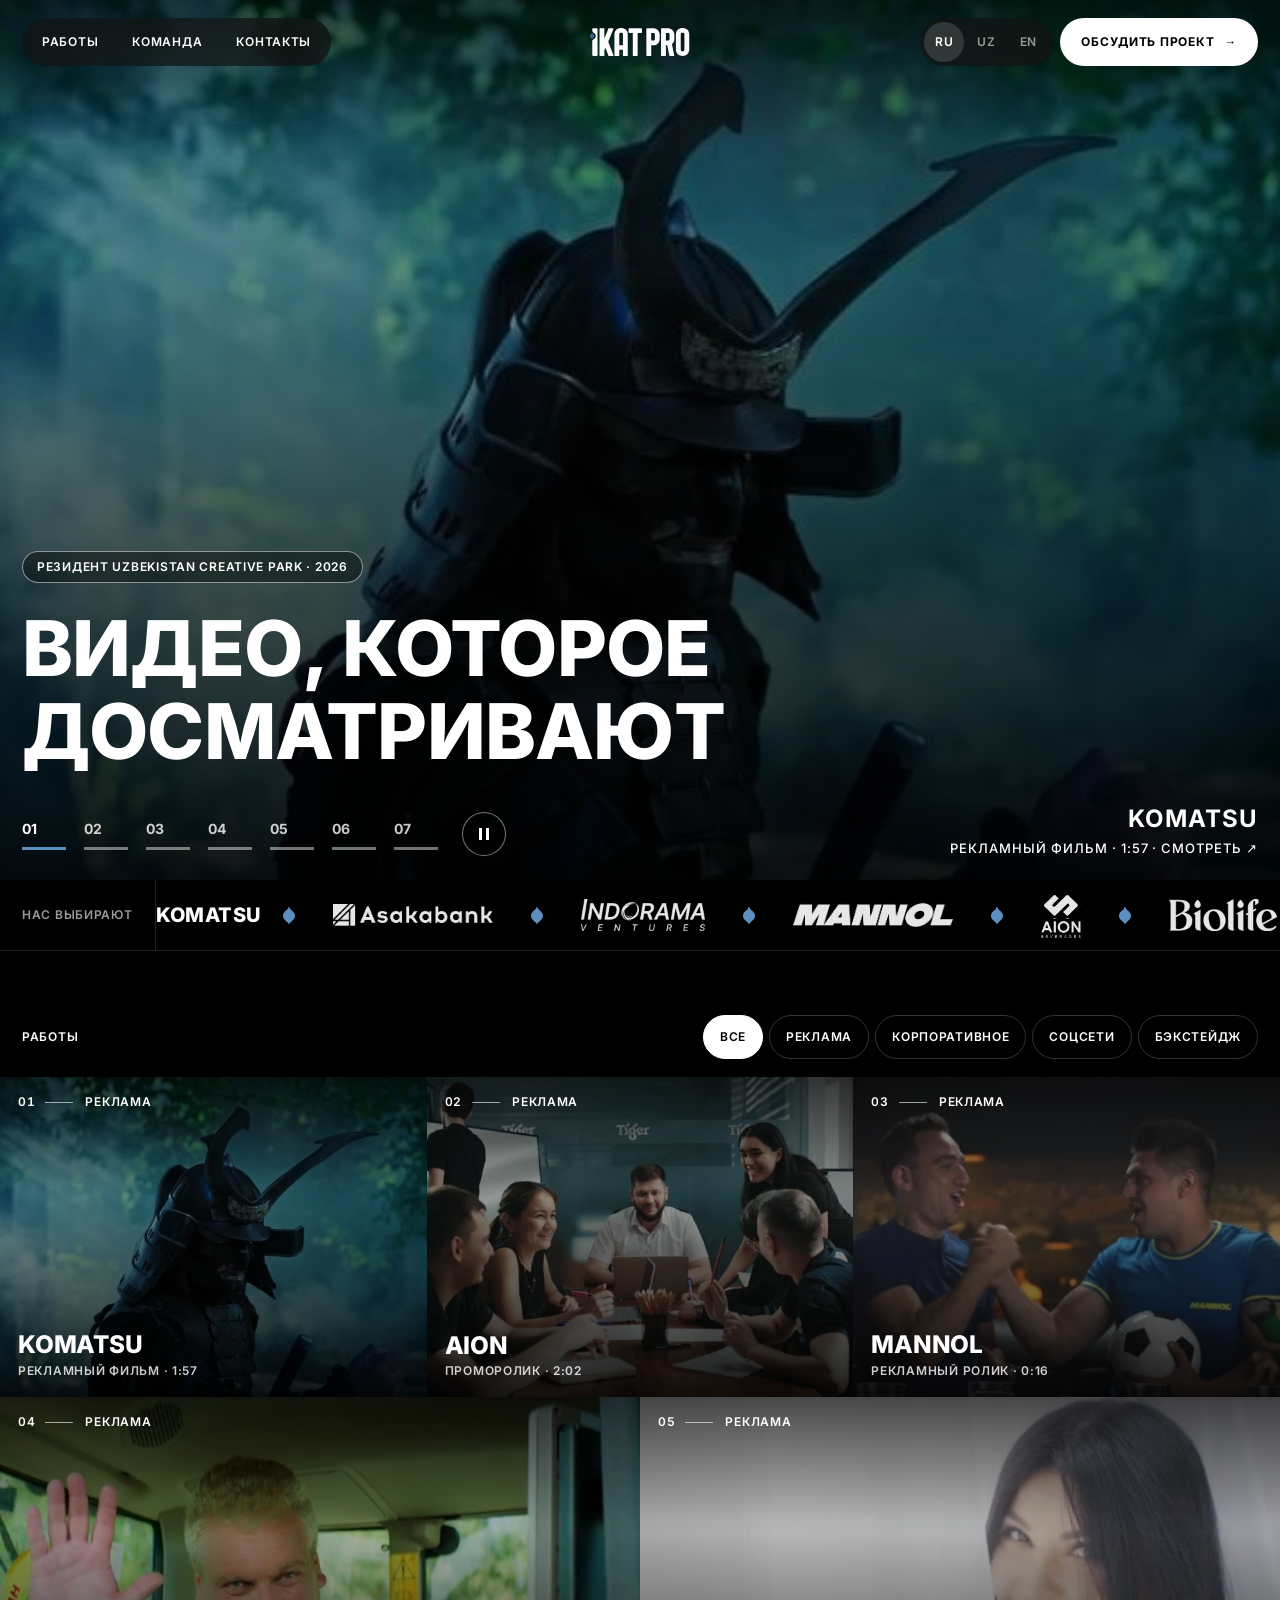
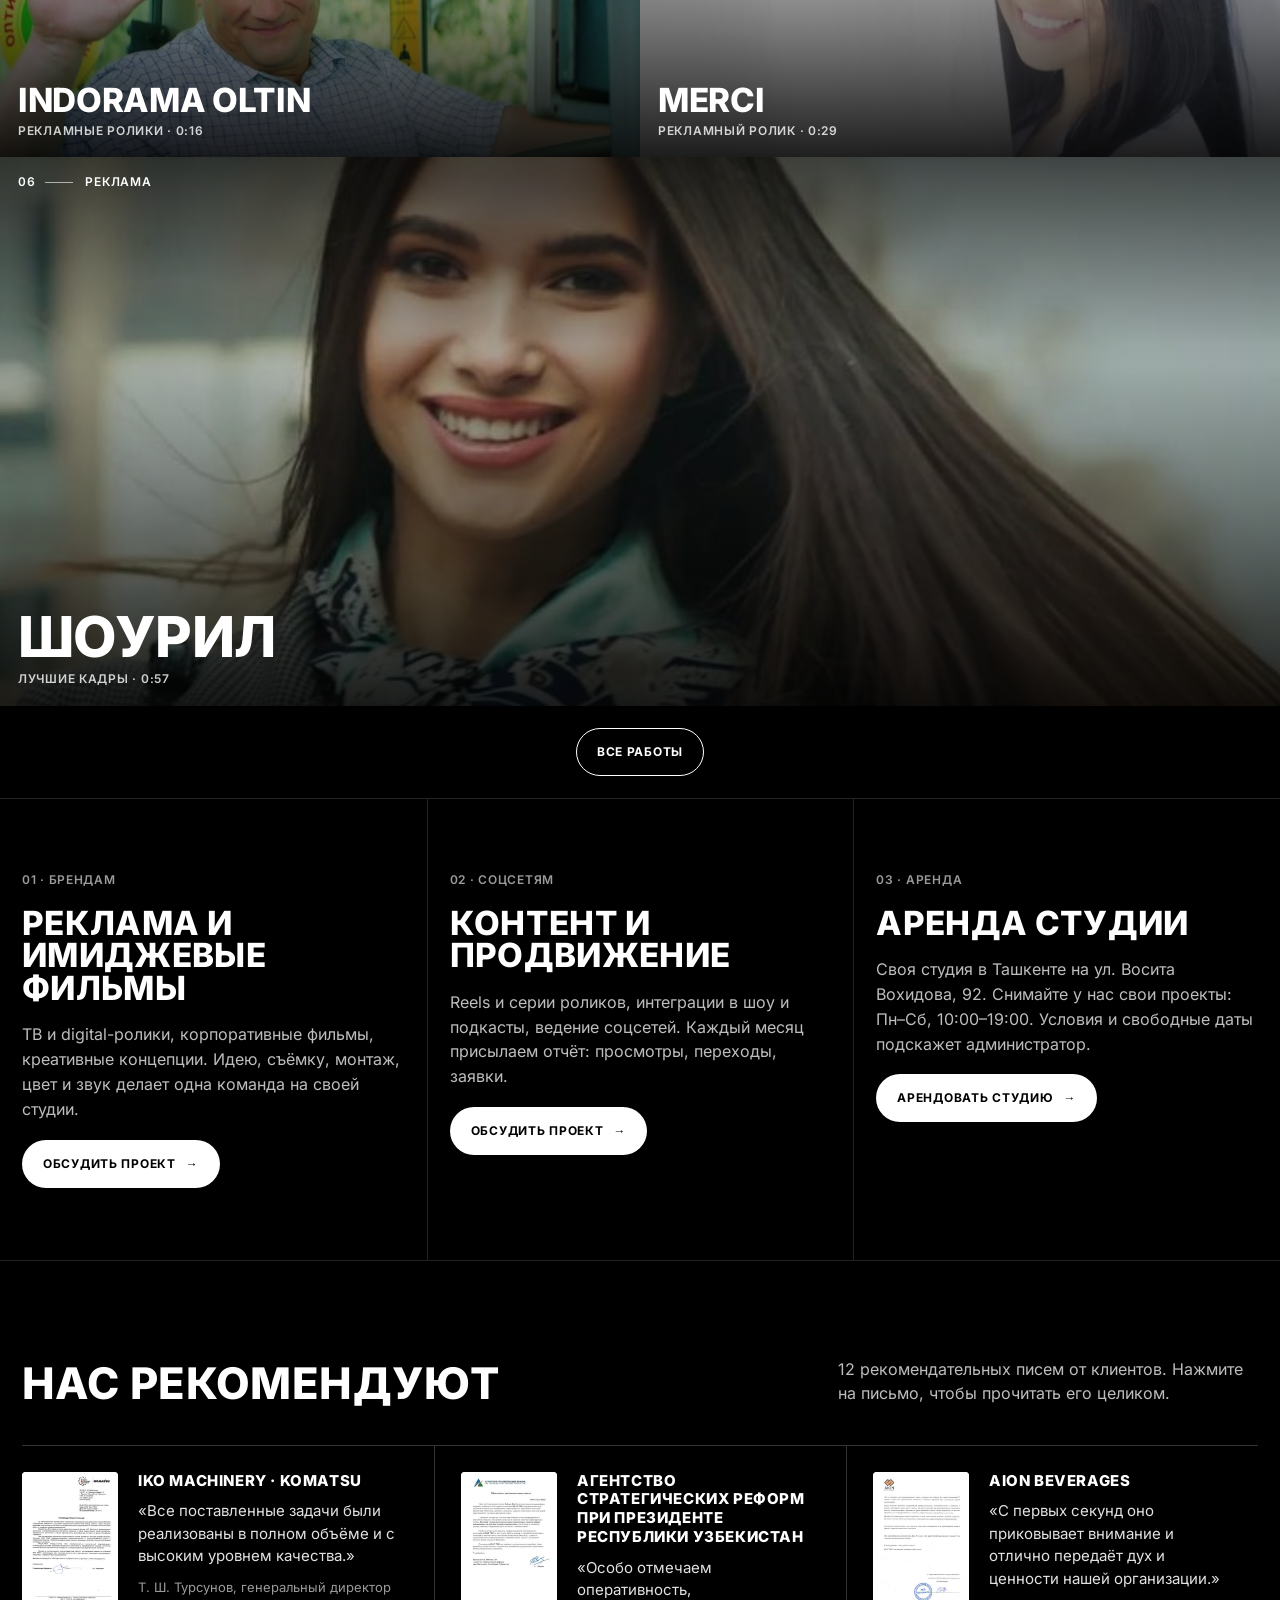
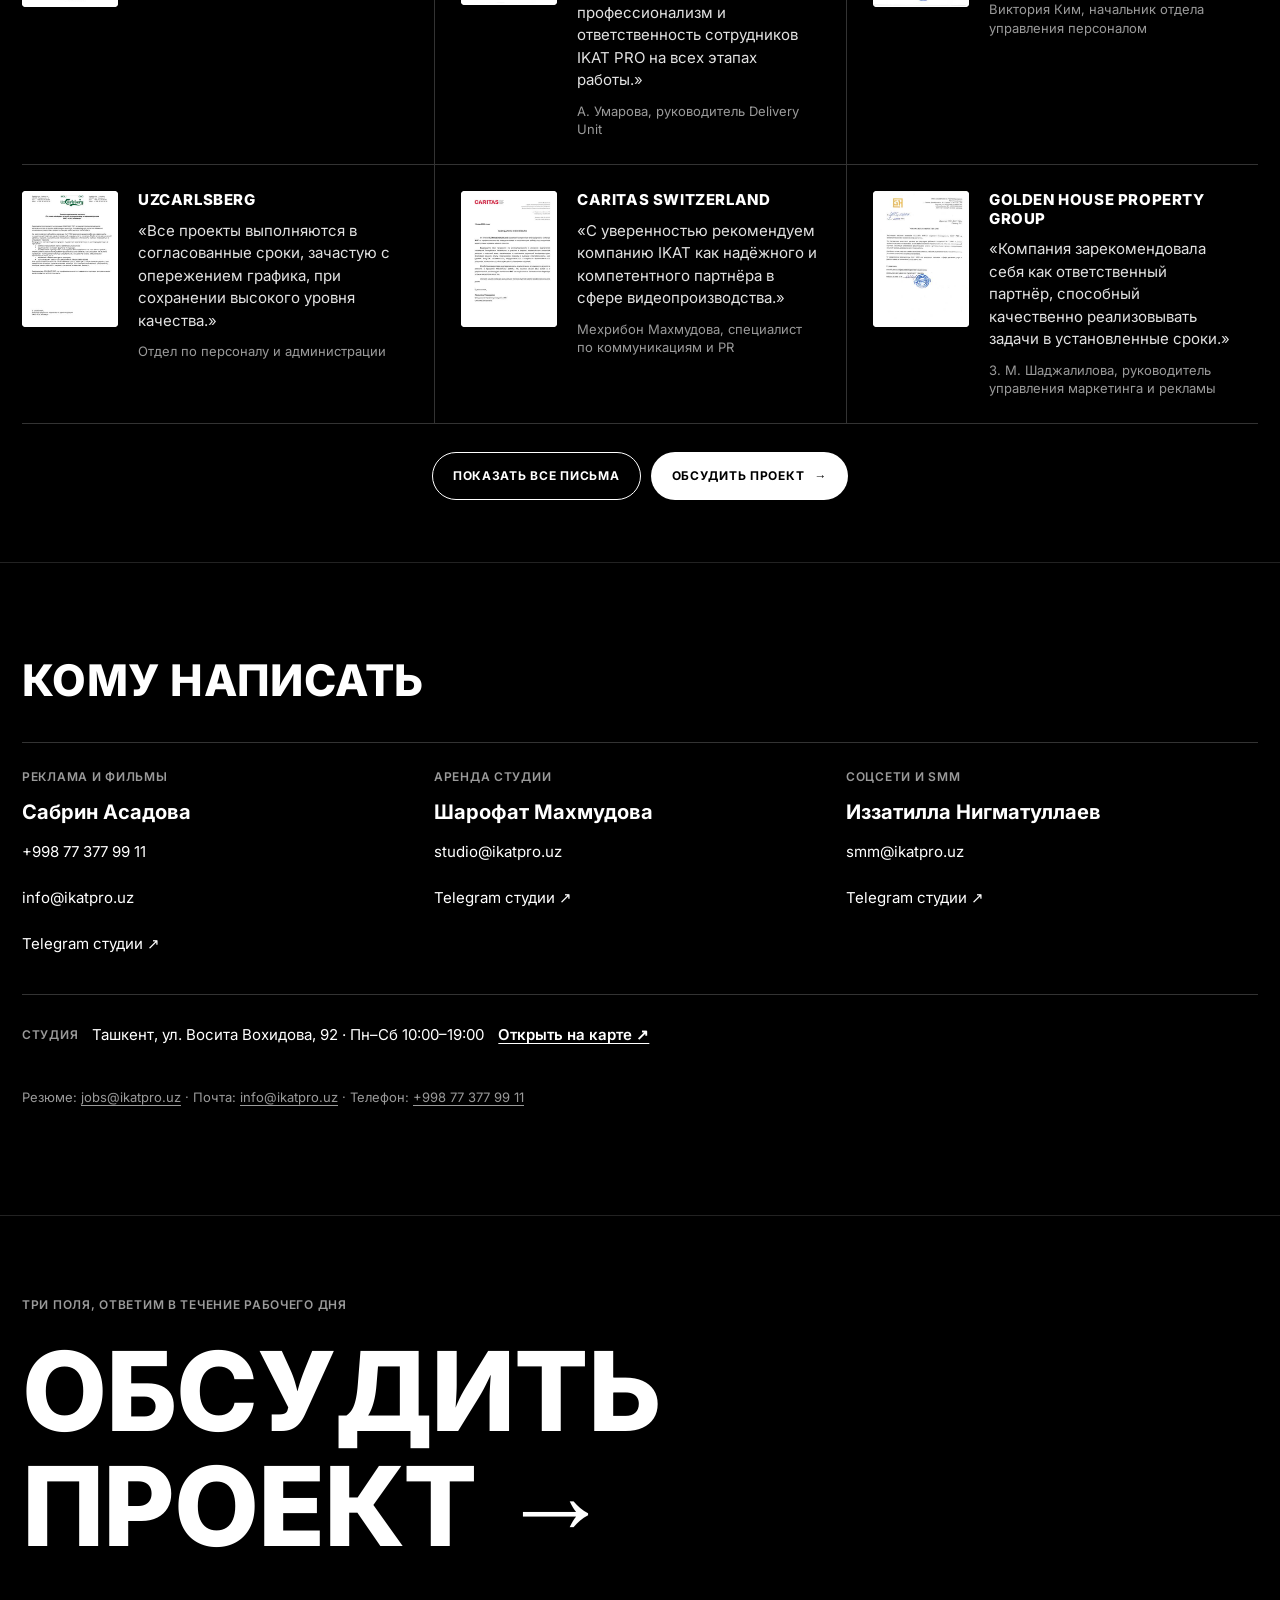
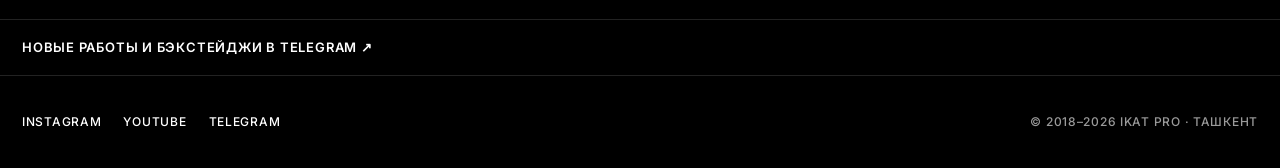
==== index.html @ c6fb1e7f "Team page as portrait grid with groups, fewer lead buttons" ====
<!doctype html>
<html lang="ru">
<head>
<meta charset="utf-8">
<meta name="viewport" content="width=device-width, initial-scale=1, viewport-fit=cover">
<title>IKAT PRO: видеопродакшн полного цикла в Ташкенте</title>
<meta name="description" content="IKAT PRO: реклама, имиджевые фильмы и контент для соцсетей. Своя студия в Ташкенте, с 2018 года. Komatsu, Asakabank, Indorama, Mannol и другие.">
<link rel="icon" href="assets/logo/favicon.svg" type="image/svg+xml">
<link rel="preload" href="fonts/inter-cyrillic.woff2" as="font" type="font/woff2" crossorigin>
<link rel="stylesheet" href="css/fonts.css?v=202611131149">
<link rel="stylesheet" href="css/style.css?v=202611131149">
</head>
<body data-title="title.home" data-desc="desc.home">
<a class="skip" href="#main" data-i18n="skip">К содержанию</a>

<header class="hdr">
  <nav class="nav cap" aria-label="Основное меню" data-i18n-attr="aria-label:nav.label">
    <a href="#work" data-i18n="nav.work">Работы</a>
    <a href="team.html" data-i18n="nav.team">Команда</a>
    <a href="#contacts" data-i18n="nav.contacts">Контакты</a>
  </nav>
  <a class="logo" href="index.html" aria-label="IKAT PRO, на главную" data-i18n-attr="aria-label:logo.label"><svg class="logo-svg" viewBox="0 0 2049 578" fill="none" xmlns="http://www.w3.org/2000/svg" aria-hidden="true" focusable="false"><path d="M1948.94 440.175V136.172C1948.94 119.643 1945.51 108.963 1939.4 103.496C1934.06 98.6646 1924.78 95.9942 1911.05 95.9942C1898.34 95.9942 1888.8 98.5375 1883.08 103.496C1876.47 109.218 1873.29 120.151 1873.29 136.172V440.175C1873.29 456.196 1876.47 467.13 1883.08 472.852C1888.8 477.81 1898.34 480.353 1911.05 480.353C1924.53 480.353 1933.68 477.81 1939.02 473.233C1945.51 467.638 1948.94 456.704 1948.94 440.175ZM2007.17 543.798C1982.63 565.794 1950.47 576.602 1911.05 576.602C1871.64 576.602 1839.47 565.794 1814.93 543.798C1786.84 518.623 1773.23 483.786 1773.23 440.303V136.299C1773.23 92.6882 1786.84 57.851 1814.93 32.6763C1839.47 10.6803 1871.64 0 1911.05 0C1950.47 0 1982.76 10.6803 2007.17 32.6763C2035.27 57.9781 2049 92.8154 2049 136.299V440.303C2049 483.786 2035.14 518.75 2007.17 543.798ZM1642.4 142.148C1642.4 126.382 1639.23 115.193 1632.61 109.09C1627.15 104.131 1617.87 101.97 1604.64 101.97H1573.62C1571.71 101.97 1570.32 102.733 1569.04 104.004C1567.9 105.276 1567.26 106.802 1567.26 108.709V253.272C1567.26 257.468 1569.3 259.63 1573.62 259.63H1604.64C1617.87 259.63 1627.27 257.086 1633 252.128C1639.35 246.66 1642.4 235.727 1642.4 219.452V142.148ZM1700.76 323.329C1699.62 324.346 1697.71 326.381 1694.4 328.796C1692.24 330.449 1691.48 332.611 1691.99 335.154L1738.14 560.581C1739.16 565.286 1738.14 569.354 1735.47 572.787C1732.8 576.22 1728.99 577.873 1724.03 577.873H1651.56C1648.13 577.873 1644.95 576.856 1642.28 574.821C1639.48 572.66 1637.95 569.863 1637.32 566.43L1595.62 360.837C1594.85 357.277 1592.69 355.751 1589.26 355.751H1573.49C1571.59 355.751 1570.06 356.387 1568.92 357.659C1567.65 358.93 1567.14 360.583 1567.14 362.363V563.379C1567.14 567.32 1565.74 570.753 1562.81 573.55C1559.89 576.475 1556.46 577.873 1552.52 577.873H1481.19C1477.25 577.873 1473.82 576.347 1471.02 573.55C1468.09 570.626 1466.7 567.193 1466.7 563.379V20.3429C1466.7 16.4014 1468.09 13.0958 1471.02 10.1714C1473.82 7.37425 1477.38 5.84817 1481.19 5.84817H1604.52C1643.42 5.84817 1675.46 16.9098 1700.63 39.2873C1728.48 63.9534 1742.34 98.2829 1742.34 142.148V219.325C1742.34 263.953 1728.35 298.663 1700.63 323.329H1700.76ZM1301.16 260.392C1314.38 260.392 1323.79 257.85 1329.51 252.891C1335.87 247.424 1338.92 236.49 1338.92 220.215V142.275C1338.92 126.509 1335.74 115.32 1329.13 109.217C1323.66 104.258 1314.38 102.097 1301.16 102.097H1270.14C1268.23 102.097 1266.83 102.86 1265.56 104.132C1264.41 105.403 1263.78 106.929 1263.78 108.836V254.162C1263.78 258.358 1265.81 260.52 1270.14 260.52H1301.16V260.392ZM1397.4 39.2873C1425.25 63.9534 1439.11 98.2829 1439.11 142.148V220.088C1439.11 264.461 1425.25 299.045 1397.4 323.584C1372.74 345.453 1340.7 356.259 1301.29 356.259H1270.26C1268.36 356.259 1266.96 356.896 1265.69 358.294C1264.42 359.693 1263.91 361.218 1263.91 362.998V563.252C1263.91 567.193 1262.51 570.626 1259.58 573.423C1256.66 576.347 1253.23 577.746 1249.29 577.746H1177.96C1174.02 577.746 1170.59 576.22 1167.79 573.423C1164.86 570.499 1163.47 567.066 1163.47 563.252V20.2156C1163.47 16.2741 1164.86 12.9685 1167.79 10.0442C1170.59 7.24698 1174.15 5.72167 1177.96 5.72167H1301.29C1340.19 5.72167 1372.23 16.9097 1397.4 39.1601V39.2873ZM1058.19 5.84817C1062.13 5.84817 1065.57 7.37425 1068.36 10.1714C1071.29 13.0958 1072.69 16.5285 1072.69 20.3429V87.7295C1072.69 91.7981 1071.29 95.1044 1068.36 97.7744C1065.57 100.572 1062.01 101.97 1058.19 101.97H990.428C988.521 101.97 987.121 102.606 985.85 104.004C984.833 105.276 984.071 106.802 984.071 108.709V563.379C984.071 567.32 982.545 570.626 979.747 573.55C976.823 576.347 973.391 577.873 969.576 577.873H898.123C894.182 577.873 890.877 576.347 887.952 573.55C885.155 570.626 883.629 567.193 883.629 563.379V108.709C883.629 106.802 883.12 105.276 881.849 104.004C880.705 102.606 879.179 101.97 877.272 101.97H809.506C805.565 101.97 802.259 100.572 799.59 97.7744C796.792 95.1044 795.394 91.671 795.394 87.7295V20.3429C795.394 16.4014 796.792 13.0958 799.59 10.1714C802.259 7.37425 805.692 5.84817 809.506 5.84817H1058.19ZM604.683 136.299V347.614C604.683 351.809 606.717 353.844 610.913 353.844H673.212C675.119 353.844 676.645 353.208 677.916 352.064C679.187 350.793 679.95 349.394 679.95 347.614V136.299C679.95 119.77 676.644 109.09 670.542 103.623C665.074 98.7911 655.794 96.1215 642.189 96.1215C628.585 96.1215 619.94 98.6639 614.218 103.623C607.861 109.09 604.81 120.024 604.81 136.299H604.683ZM518.736 577.746C514.794 577.746 511.362 576.22 508.565 573.55C505.64 570.753 504.115 567.32 504.115 563.506V136.299C504.115 92.6882 517.846 57.851 545.944 32.6763C570.482 10.6803 602.649 0 642.062 0C681.476 0 713.769 10.6803 738.18 32.6763C766.278 57.9781 779.883 92.8154 779.883 136.299V563.506C779.883 567.448 778.484 570.753 775.687 573.55C773.017 576.22 769.584 577.746 765.77 577.746H694.063C689.995 577.746 686.688 576.22 684.018 573.55C681.221 570.753 679.823 567.32 679.823 563.506V456.704C679.823 454.797 679.06 453.398 677.789 452C676.517 450.728 674.992 449.966 673.084 449.966H610.785C609.005 449.966 607.48 450.728 606.336 452C605.191 453.398 604.556 454.797 604.556 456.704V563.506C604.556 567.448 603.03 570.753 600.106 573.55C597.309 576.22 593.749 577.746 589.935 577.746H518.608H518.736ZM482.628 558.165C484.408 563.251 483.9 567.701 480.975 571.643C478.051 575.839 474.11 578 469.151 578H382.569L380.916 573.677L320.524 412.203C320.524 412.203 320.015 411.441 319.507 411.441C318.998 411.441 318.617 411.695 318.236 412.203L297.003 457.849C297.003 457.849 296.621 459.374 296.621 460.646V578H210.674C206.733 578 203.3 576.475 200.503 573.677C197.579 570.753 196.18 567.32 196.18 563.506V20.4701C196.18 16.5286 197.579 13.223 200.503 10.2987C203.3 7.50152 206.86 5.97544 210.674 5.97544H282C286.069 5.97544 289.374 7.50152 292.298 10.2987C295.095 13.223 296.621 16.6558 296.621 20.4701V208.517C296.621 209.28 296.876 209.789 297.384 209.789C298.147 209.789 298.656 209.535 298.91 209.026L378.118 15.1303C380.788 9.15446 385.238 6.1027 391.595 6.1027H468.77C473.982 6.1027 478.051 8.26417 480.975 12.4599C483.772 16.6557 484.154 21.2333 482.246 26.3191L376.974 281.625C376.339 283.278 376.339 284.677 376.974 286.33L482.628 558.547V558.165Z" fill="currentColor"/><path d="M136.553 5.97544H66.6256C55.9458 5.97544 47.555 14.8761 47.3007 25.5562L46.6644 44.3734C45.1387 94.4685 118.626 106.165 117.864 163.126C117.101 230.004 46.5373 227.335 46.6644 272.471L47.3007 558.42C47.3007 569.1 55.9458 578 66.6256 578H136.553C147.233 578 156.133 569.227 156.133 558.42V25.429C156.133 14.6217 147.36 5.84817 136.553 5.84817" fill-rule="evenodd" clip-rule="evenodd" fill="currentColor"/><path d="M44.8842 231.914C38.1457 206.103 0.384598 199.492 0.00317654 166.053C-0.378245 128.418 33.6958 131.978 44.8842 93.4527C56.0725 132.105 90.1458 128.418 89.7644 166.053C89.383 199.619 51.6226 206.103 44.8842 231.914Z" fill-rule="evenodd" clip-rule="evenodd" fill="#396894"/></svg></a>
  <div class="hdr-right">
    <div class="lang cap" role="group" aria-label="Язык сайта" data-i18n-attr="aria-label:lang.label">
      <button type="button" data-lang="ru" aria-pressed="true">RU</button>
      <button type="button" data-lang="uz" aria-pressed="false">UZ</button>
      <button type="button" data-lang="en" aria-pressed="false">EN</button>
    </div>
    <button type="button" class="btn btn-white" data-form=""><span><span data-i18n="cta.short">Обсудить</span><span class="ctx" data-i18n="cta.ctx"> проект</span></span><span class="arr" aria-hidden="true">→</span></button>
  </div>
</header>

<main id="main" tabindex="-1">
  <section class="hero" aria-label="Работы IKAT PRO" data-i18n-attr="aria-label:hero.label" aria-roledescription="карусель">
    <div class="hero-slides"></div>
    <div class="hero-shade-t" aria-hidden="true"></div>
    <div class="hero-shade-b" aria-hidden="true"></div>
    <div class="hero-bot">
      <div class="badge cap" data-i18n="badge">Резидент Uzbekistan Creative Park · 2026</div>
      <h1>Видео, которое досматривают</h1>
      <div class="hero-row">
        <div class="nums" role="group" aria-label="Выбор работы" data-i18n-attr="aria-label:hero.pick"></div>
        <a class="hcap cap" href="work.html?w=komatsu">
          <span class="hcap-name">Komatsu</span>
          <span class="hcap-meta">Рекламный фильм · 1:57 · Смотреть ↗</span>
        </a>
      </div>
    </div>
  </section>

  <section class="clients" aria-label="Нас выбирают" data-i18n-attr="aria-label:clients">
    <span class="clients-label cap" data-i18n="clients">Нас выбирают</span>
    <div class="mq">
      <div class="mq-track">Komatsu, Asakabank, Indorama, Mannol, AION, Biolife, Saxovat, Merci, Eclair, Landor, Avangard, Open Budget, HPC</div>
    </div>
  </section>

  <section id="work" aria-labelledby="work-title">
    <div class="works-head cap">
      <h2 id="work-title" data-i18n="works.title">Работы</h2>
      <div class="filters" role="group" aria-label="Фильтр работ" data-i18n-attr="aria-label:works.filter">
        <button type="button" class="chip" data-filter="all" aria-pressed="true" data-i18n="f.all">Все</button>
        <button type="button" class="chip" data-filter="ads" aria-pressed="false" data-i18n="f.ads">Реклама</button>
        <button type="button" class="chip" data-filter="corporate" aria-pressed="false" data-i18n="f.corporate">Корпоративное</button>
        <button type="button" class="chip" data-filter="social" aria-pressed="false" data-i18n="f.social">Соцсети</button>
        <button type="button" class="chip" data-filter="backstage" aria-pressed="false" data-i18n="f.backstage">Бэкстейдж</button>
      </div>
    </div>
    <div class="mosaic" aria-live="polite"></div>
    <div class="works-more">
      <button type="button" class="btn btn-line" data-i18n="works.more">Все работы</button>
    </div>
  </section>

  <section class="dirs" aria-label="Направления" data-i18n-attr="aria-label:dirs.label" data-stagger>
    <div class="dir rv">
      <span class="eyebrow" data-i18n="dir1.eyebrow">01 · Брендам</span>
      <h2 class="h2" data-i18n="dir1.title">Реклама и имиджевые фильмы</h2>
      <p data-i18n="dir1.text">ТВ и digital-ролики, корпоративные фильмы, креативные концепции. Идею, съёмку, монтаж, цвет и звук делает одна команда на своей студии.</p>
      <button type="button" class="btn btn-white" data-form="Рекламный ролик"><span data-i18n="cta.full">Обсудить проект</span> <span class="arr" aria-hidden="true">→</span></button>
    </div>
    <div class="dir rv">
      <span class="eyebrow" data-i18n="dir2.eyebrow">02 · Соцсетям</span>
      <h2 class="h2" data-i18n="dir2.title">Контент и продвижение</h2>
      <p data-i18n="dir2.text">Reels и серии роликов, интеграции в шоу и подкасты, ведение соцсетей. Каждый месяц присылаем отчёт: просмотры, переходы, заявки.</p>
      <button type="button" class="btn btn-white" data-form="Контент для соцсетей"><span data-i18n="cta.full">Обсудить проект</span> <span class="arr" aria-hidden="true">→</span></button>
    </div>
    <div class="dir rv">
      <span class="eyebrow" data-i18n="dir3.eyebrow">03 · Аренда</span>
      <h2 class="h2" data-i18n="dir3.title">Аренда студии</h2>
      <p data-i18n="dir3.text">Своя студия в Ташкенте на ул. Восита Вохидова, 92. Снимайте у нас свои проекты: Пн–Сб, 10:00–19:00. Условия и свободные даты подскажет администратор.</p>
      <button type="button" class="btn btn-white" data-form="Аренда студии"><span data-i18n="dir3.btn">Арендовать студию</span> <span class="arr" aria-hidden="true">→</span></button>
    </div>
  </section>

  <section class="letters" aria-labelledby="letters-title">
    <div class="letters-head">
      <h2 class="h2 rv" id="letters-title" data-i18n="letters.title">Нас рекомендуют</h2>
      <p class="rv" data-i18n="letters.lead">12 рекомендательных писем от клиентов. Нажмите на письмо, чтобы прочитать его целиком.</p>
    </div>
    <div class="letters-grid" data-stagger></div>
    <div class="letters-foot">
      <div class="letters-more">
        <button type="button" class="btn btn-line" data-i18n="letters.more">Показать все письма</button>
      </div>
      <button type="button" class="btn btn-white" data-form=""><span data-i18n="cta.full">Обсудить проект</span><span class="arr" aria-hidden="true">→</span></button>
    </div>
  </section>

  <section id="contacts" class="contacts" aria-labelledby="contacts-title">
    <h2 class="h2 rv" id="contacts-title" data-i18n="contacts.title">Кому написать</h2>
    <div class="contact-grid" data-stagger>
      <div class="contact rv">
        <span class="eyebrow" data-i18n="c.ads">Реклама и фильмы</span>
        <span class="contact-name" data-uz="Sabrin Asadova" data-en="Sabrin Asadova">Сабрин Асадова</span>
        <a href="tel:+998773779911" data-tg="contacts">+998 77 377 99 11</a>
        <a href="mailto:info@ikatpro.uz">info@ikatpro.uz</a>
        <a href="https://t.me/Ikat_pro_ad?start=ads" target="_blank" rel="noopener" data-tg="contacts" data-i18n="c.tg" aria-label="Telegram студии: реклама и фильмы" data-i18n-attr="aria-label:c.tga.ads">Telegram студии ↗</a>
      </div>
      <div class="contact rv">
        <span class="eyebrow" data-i18n="c.studio">Аренда студии</span>
        <span class="contact-name" data-uz="Sharofat Maxmudova" data-en="Sharofat Makhmudova">Шарофат Махмудова</span>
        <a href="mailto:studio@ikatpro.uz">studio@ikatpro.uz</a>
        <a href="https://t.me/Ikat_pro_ad?start=studio" target="_blank" rel="noopener" data-tg="contacts" data-i18n="c.tg" aria-label="Telegram студии: аренда" data-i18n-attr="aria-label:c.tga.studio">Telegram студии ↗</a>
      </div>
      <div class="contact rv">
        <span class="eyebrow" data-i18n="c.smm">Соцсети и SMM</span>
        <span class="contact-name" data-uz="Izzatilla Nigmatullaev" data-en="Izzatilla Nigmatullaev">Иззатилла Нигматуллаев</span>
        <a href="mailto:smm@ikatpro.uz">smm@ikatpro.uz</a>
        <a href="https://t.me/Ikat_pro_ad?start=smm" target="_blank" rel="noopener" data-tg="contacts" data-i18n="c.tg" aria-label="Telegram студии: соцсети и SMM" data-i18n-attr="aria-label:c.tga.smm">Telegram студии ↗</a>
      </div>
    </div>
    <p class="where rv"><span class="eyebrow" data-i18n="c.where">Студия</span> <span data-i18n="c.address">Ташкент, ул. Восита Вохидова, 92 · Пн–Сб 10:00–19:00</span> <a href="https://yandex.uz/maps/?text=%D0%A2%D0%B0%D1%88%D0%BA%D0%B5%D0%BD%D1%82%2C%20%D1%83%D0%BB%D0%B8%D1%86%D0%B0%20%D0%92%D0%BE%D1%81%D0%B8%D1%82%D0%B0%20%D0%92%D0%BE%D1%85%D0%B8%D0%B4%D0%BE%D0%B2%D0%B0%2C%2092" target="_blank" rel="noopener" data-i18n="c.map">Открыть на карте ↗</a></p>
    <p class="jobs"><span data-i18n="c.jobs">Резюме</span>: <a href="mailto:jobs@ikatpro.uz">jobs@ikatpro.uz</a> · <span data-i18n="c.mail">Почта</span>: <a href="mailto:info@ikatpro.uz">info@ikatpro.uz</a> · <span data-i18n="c.phone">Телефон</span>: <a href="tel:+998773779911" data-tg="contacts">+998 77 377 99 11</a></p>
  </section>
</main>

<footer class="ftr">
  <button type="button" class="ftr-big" data-form="">
    <span class="eyebrow" data-i18n="ftr.eyebrow">Три поля, ответим в течение рабочего дня</span>
    <span class="ftr-big-t" data-i18n-html="ftr.big">Обсудить<br>проект →</span>
  </button>
  <a class="ftr-tg cap" href="https://t.me/Ikat_pro_ad" target="_blank" rel="noopener" data-tg="footer" data-i18n="ftr.tg">Новые работы и бэкстейджи в Telegram ↗</a>
  <div class="ftr-bot cap">
    <div class="ftr-soc">
      <a href="https://www.instagram.com/ikat.pro" target="_blank" rel="noopener">Instagram</a>
      <a href="https://youtube.com/@ikatpro" target="_blank" rel="noopener">YouTube</a>
      <a href="https://t.me/Ikat_pro_ad" target="_blank" rel="noopener" data-tg="footer">Telegram</a>
    </div>
    <span class="ftr-copy" data-i18n="ftr.copy">© 2018–2026 IKAT PRO · Ташкент</span>
  </div>
</footer>

<nav class="dock" aria-label="Меню" data-i18n-attr="aria-label:dock.label">
  <a href="#work" data-i18n="nav.work">Работы</a>
  <a href="team.html" data-i18n="nav.team">Команда</a>
  <a href="#contacts" data-i18n="nav.contacts">Контакты</a>
  <span class="dock-lang" role="group" aria-label="Язык сайта" data-i18n-attr="aria-label:lang.label">
    <button type="button" data-lang="ru" aria-pressed="true">RU</button>
    <button type="button" data-lang="uz" aria-pressed="false">UZ</button>
    <button type="button" data-lang="en" aria-pressed="false">EN</button>
  </span>
</nav>

<script src="data/works.js?v=202611131149"></script>
<script src="data/letters.js?v=202611131149"></script>
<script src="js/i18n.js?v=202611131149"></script>
<script src="js/track.js?v=202611131149"></script>
<script src="js/form.js?v=202611131149"></script>
<script src="js/main.js?v=202611131149"></script>
</body>
</html>
---- css/fonts.css ----
/* cyrillic-ext */
@font-face {
  font-family: 'Inter';
  font-style: normal;
  font-weight: 400 800;
  font-display: swap;
  src: url('../fonts/inter-cyrillic-ext.woff2') format('woff2');
  unicode-range: U+0460-052F, U+1C80-1C8A, U+20B4, U+2DE0-2DFF, U+A640-A69F, U+FE2E-FE2F;
}
/* cyrillic */
@font-face {
  font-family: 'Inter';
  font-style: normal;
  font-weight: 400 800;
  font-display: swap;
  src: url('../fonts/inter-cyrillic.woff2') format('woff2');
  unicode-range: U+0301, U+0400-045F, U+0490-0491, U+04B0-04B1, U+2116;
}
/* latin-ext */
@font-face {
  font-family: 'Inter';
  font-style: normal;
  font-weight: 400 800;
  font-display: swap;
  src: url('../fonts/inter-latin-ext.woff2') format('woff2');
  unicode-range: U+0100-02BA, U+02BD-02C5, U+02C7-02CC, U+02CE-02D7, U+02DD-02FF, U+0304, U+0308, U+0329, U+1D00-1DBF, U+1E00-1E9F, U+1EF2-1EFF, U+2020, U+20A0-20AB, U+20AD-20C4, U+2113, U+2C60-2C7F, U+A720-A7FF;
}
/* latin */
@font-face {
  font-family: 'Inter';
  font-style: normal;
  font-weight: 400 800;
  font-display: swap;
  src: url('../fonts/inter-latin.woff2') format('woff2');
  unicode-range: U+0000-00FF, U+0131, U+0152-0153, U+02BB-02BC, U+02C6, U+02DA, U+02DC, U+0304, U+0308, U+0329, U+2000-206F, U+20AC, U+2122, U+2191, U+2193, U+2212, U+2215, U+FEFF, U+FFFD;
}
---- css/style.css ----
/* IKAT PRO — демо-сайт. Монохромный интерфейс: цвет дают только кадры из роликов. */

:root {
  --bg: #000000;
  --fg: #ffffff;
  --muted: #9a9a9a;
  --muted-2: #bdbdbd;
  --line: #222222;
  --line-2: #2a2a2a;
  --line-3: #333333;
  --pad: 22px;
  --ease: cubic-bezier(0.2, 0.8, 0.2, 1);
  /* Синий из капли логотипа — только мелкие акценты, цвет на сайте по-прежнему дают кадры. */
  --accent: #396894;
  --accent-hi: #5b8fbf;
}

*,
*::before,
*::after {
  box-sizing: border-box;
}

html {
  -webkit-text-size-adjust: 100%;
  scroll-behavior: smooth;
}

body {
  margin: 0;
  background: var(--bg);
  color: var(--fg);
  font-family: "Inter", "Helvetica Neue", Arial, sans-serif;
  font-size: 16px;
  line-height: 1.5;
  -webkit-font-smoothing: antialiased;
}

img,
video {
  display: block;
  max-width: 100%;
}

a {
  color: inherit;
  text-decoration: none;
}

button {
  font: inherit;
  color: inherit;
}

:focus-visible {
  outline: 2px solid var(--fg);
  outline-offset: 3px;
}

.light :focus-visible {
  outline-color: #000;
}

.cap {
  text-transform: uppercase;
  letter-spacing: 0.06em;
}

.pill {
  border-radius: 999px;
}

.sr-only {
  position: absolute;
  width: 1px;
  height: 1px;
  overflow: hidden;
  clip: rect(0 0 0 0);
  white-space: nowrap;
}

.skip {
  position: absolute;
  left: 12px;
  top: -60px;
  z-index: 100;
  background: var(--fg);
  color: #000;
  padding: 12px 18px;
  border-radius: 999px;
  font-weight: 700;
}

.skip:focus {
  top: 12px;
}

.ph {
  color: var(--muted);
}

/* ——— Кнопки ——— */

.btn {
  display: inline-flex;
  align-items: center;
  justify-content: center;
  gap: 10px;
  min-height: 48px;
  padding: 0 20px;
  border: 1px solid transparent;
  border-radius: 999px;
  background: none;
  font-size: 12px;
  font-weight: 700;
  letter-spacing: 0.06em;
  text-transform: uppercase;
  cursor: pointer;
  transition: transform 0.25s var(--ease), background-color 0.25s, color 0.25s, border-color 0.25s;
}

.btn:hover {
  transform: translateY(-2px);
}

.btn .arr {
  display: inline-block;
  transition: transform 0.25s var(--ease);
}

.btn:hover .arr {
  transform: translateX(4px);
}

.btn-white {
  background: #fff;
  color: #000;
}

.btn-white:hover {
  background: #e6e6e6;
}

.btn-line {
  border-color: currentColor;
}

.btn-line:hover {
  background: rgba(255, 255, 255, 0.1);
}

.light .btn-line:hover {
  background: rgba(0, 0, 0, 0.06);
}

.btn-black {
  background: #000;
  color: #fff;
}

.btn-black:hover {
  background: #222;
}

.btn-glass {
  background: rgba(20, 20, 20, 0.72);
  -webkit-backdrop-filter: blur(10px);
  backdrop-filter: blur(10px);
}

.btn-glass:hover {
  background: rgba(40, 40, 40, 0.85);
}

/* ——— Шапка ——— */

.hdr {
  position: absolute;
  top: 0;
  left: 0;
  right: 0;
  z-index: 20;
  display: grid;
  grid-template-columns: repeat(3, minmax(0, 1fr));
  align-items: center;
  padding: 18px var(--pad);
}

.hdr-solid {
  position: sticky;
  background: rgba(0, 0, 0, 0.85);
  -webkit-backdrop-filter: blur(12px);
  backdrop-filter: blur(12px);
  border-bottom: 1px solid var(--line);
}

.light .hdr-solid {
  background: rgba(242, 240, 235, 0.88);
  border-bottom-color: #d9d6cf;
}

.nav {
  justify-self: start;
  display: flex;
  gap: 2px;
  padding: 4px;
  border-radius: 999px;
  background: rgba(20, 20, 20, 0.72);
  -webkit-backdrop-filter: blur(10px);
  backdrop-filter: blur(10px);
  font-size: 12px;
  font-weight: 600;
}

.light .nav {
  background: rgba(0, 0, 0, 0.06);
}

.nav a {
  display: flex;
  align-items: center;
  min-height: 40px;
  padding: 0 16px;
  border-radius: 999px;
  color: #fff;
  transition: background-color 0.25s;
}

.light .nav a {
  color: #000;
}

.nav a:hover,
.nav a[aria-current="page"] {
  background: rgba(255, 255, 255, 0.14);
}

.light .nav a:hover,
.light .nav a[aria-current="page"] {
  background: rgba(0, 0, 0, 0.08);
}

.logo {
  justify-self: center;
  display: flex;
  align-items: center;
  min-height: 44px;
  color: #fcfcfc;
}

.light .logo {
  color: #2b2a29;
}

.logo-svg {
  display: block;
  width: auto;
  height: 28px;
  transition: opacity 0.25s;
}

.logo:hover .logo-svg {
  opacity: 0.8;
}

.hdr-right {
  justify-self: end;
  display: flex;
  align-items: center;
  gap: 8px;
}

.lang {
  display: flex;
  gap: 2px;
  padding: 4px;
  border-radius: 999px;
  background: rgba(20, 20, 20, 0.72);
  -webkit-backdrop-filter: blur(10px);
  backdrop-filter: blur(10px);
  font-size: 12px;
  font-weight: 600;
}

.light .lang {
  background: rgba(0, 0, 0, 0.06);
}

.lang button {
  min-width: 40px;
  min-height: 40px;
  padding: 0 8px;
  border: 0;
  border-radius: 999px;
  background: none;
  cursor: pointer;
  letter-spacing: 0.06em;
  opacity: 0.55;
  transition: opacity 0.2s, background-color 0.2s;
}

.lang button[aria-pressed="true"] {
  opacity: 1;
  background: rgba(255, 255, 255, 0.14);
}

.light .lang button[aria-pressed="true"] {
  background: rgba(0, 0, 0, 0.08);
}

.lang button:hover {
  opacity: 1;
}

/* Нижняя плавающая плашка меню — только на телефонах. */
.dock {
  display: none;
}

/* Всплывающая подсказка (например, «[перевод позже]»). */
.toast {
  position: fixed;
  left: 50%;
  bottom: 28px;
  z-index: 60;
  padding: 12px 18px;
  border-radius: 999px;
  background: #fff;
  color: #000;
  font-size: 13px;
  font-weight: 600;
  opacity: 0;
  transform: translate(-50%, 12px);
  transition: opacity 0.3s, transform 0.3s var(--ease);
  pointer-events: none;
}

.toast.show {
  opacity: 1;
  transform: translate(-50%, 0);
}

/* ——— Первый экран: карусель ——— */

.hero {
  position: relative;
  height: 880px;
  overflow: hidden;
  background: #000;
}

.hero-slide {
  position: absolute;
  inset: 0;
  opacity: 0;
  transition: opacity 0.7s ease;
}

.hero-slide.on {
  opacity: 1;
}

.hero-slide img,
.hero-slide video {
  position: absolute;
  inset: 0;
  width: 100%;
  height: 100%;
  object-fit: cover;
  transform: scale(1);
}

/* Лёгкий наезд 1.0 → 1.05 за время показа слайда. */
.hero-slide.zoom img,
.hero-slide.zoom video {
  transform: scale(1.05);
  transition: transform 6.6s linear;
}

.hero-shade-b {
  position: absolute;
  left: 0;
  right: 0;
  bottom: 0;
  height: 420px;
  background: linear-gradient(to top, rgba(0, 0, 0, 0.8), rgba(0, 0, 0, 0));
  pointer-events: none;
}

.hero-shade-t {
  position: absolute;
  left: 0;
  right: 0;
  top: 0;
  height: 140px;
  background: linear-gradient(to bottom, rgba(0, 0, 0, 0.55), rgba(0, 0, 0, 0));
  pointer-events: none;
}

.hero-bot {
  position: absolute;
  left: 0;
  right: 0;
  bottom: 0;
  z-index: 2;
  display: flex;
  flex-direction: column;
  gap: 26px;
  padding: 0 var(--pad) var(--pad);
}

.badge {
  align-self: flex-start;
  display: flex;
  align-items: center;
  min-height: 32px;
  padding: 0 14px;
  border: 1px solid rgba(255, 255, 255, 0.5);
  border-radius: 999px;
  font-size: 11px;
  font-weight: 600;
}

.hero h1 {
  margin: 0;
  max-width: 1100px;
  font-size: clamp(36px, 6vw, 92px);
  font-weight: 800;
  line-height: 1.04;
  letter-spacing: -0.01em;
  text-transform: uppercase;
}

/* Заголовок появляется построчно снизу вверх. */
.line {
  display: block;
  overflow: hidden;
  padding-bottom: 0.04em;
}

.line > span {
  display: block;
  transform: translateY(110%);
  transition: transform 0.9s var(--ease);
}

.lines-in .line > span {
  transform: none;
}

.hero-row {
  display: flex;
  justify-content: space-between;
  align-items: flex-end;
  gap: 24px;
}

.nums {
  display: flex;
  gap: 6px;
}

.num {
  display: flex;
  flex-direction: column;
  align-items: flex-start;
  justify-content: center;
  gap: 8px;
  min-width: 56px;
  min-height: 48px;
  padding: 0;
  border: 0;
  background: none;
  cursor: pointer;
  font-size: 13px;
  font-weight: 700;
}

.num-k {
  opacity: 0.5;
  transition: opacity 0.3s;
}

.num[aria-pressed="true"] .num-k,
.num:hover .num-k {
  opacity: 1;
}

.bar {
  position: relative;
  display: block;
  width: 44px;
  height: 2px;
  overflow: hidden;
  background: rgba(255, 255, 255, 0.3);
}

.prog {
  position: absolute;
  inset: 0;
  background: var(--accent-hi);
  transform: scaleX(0);
  transform-origin: left;
}

.num[aria-pressed="true"] .prog.run {
  animation: fill 6s linear forwards;
}

@keyframes fill {
  to {
    transform: scaleX(1);
  }
}

.hcap {
  display: flex;
  flex-direction: column;
  gap: 2px;
  text-align: right;
  transition: opacity 0.25s;
}

.hcap.fade {
  opacity: 0;
}

.hcap-name {
  font-size: 24px;
  font-weight: 700;
}

.hcap-meta {
  font-size: 12px;
  font-weight: 500;
}

.hcap:hover .hcap-meta {
  text-decoration: underline;
  text-underline-offset: 3px;
}

/* ——— Бегущая строка клиентов ——— */

.clients {
  display: flex;
  align-items: center;
  overflow: hidden;
  border-bottom: 1px solid var(--line);
}

.clients-label {
  position: relative;
  z-index: 1;
  flex-shrink: 0;
  padding: 26px var(--pad);
  border-right: 1px solid var(--line);
  background: var(--bg);
  color: var(--muted);
  font-size: 11px;
  font-weight: 600;
  white-space: nowrap;
}

.mq {
  flex: 1;
  min-width: 0;
  overflow: hidden;
}

.mq-track {
  display: flex;
  width: max-content;
  font-size: 20px;
  font-weight: 800;
  letter-spacing: 0.02em;
  text-transform: uppercase;
  white-space: nowrap;
  animation: mq 50s linear infinite;
}

.mq:hover .mq-track {
  animation-play-state: paused;
}

.mq-group {
  display: flex;
  gap: 22px;
  padding-right: 22px;
}

.mq-group {
  align-items: center;
}

.mq-group .drop {
  flex-shrink: 0;
  width: 12px;
  height: 19px;
  fill: var(--accent-hi);
}

.client-logo img {
  display: block;
  width: auto;
  height: 32px;
  max-width: 160px;
  object-fit: contain;
  opacity: 0.9;
}

.client-logo.sq img {
  height: 46px;
}

.client-name {
  white-space: nowrap;
}

@keyframes mq {
  to {
    transform: translateX(-50%);
  }
}

/* ——— Работы ——— */

.works-head {
  display: flex;
  justify-content: space-between;
  align-items: center;
  flex-wrap: wrap;
  gap: 12px;
  padding: 64px var(--pad) 18px;
  font-size: 12px;
  font-weight: 600;
}

.works-head h2 {
  margin: 0;
  font-size: 12px;
  font-weight: 600;
}

.filters {
  display: flex;
  flex-wrap: wrap;
  gap: 6px;
}

.chip {
  display: inline-flex;
  align-items: center;
  min-height: 44px;
  padding: 0 16px;
  border: 1px solid var(--line-3);
  border-radius: 999px;
  background: transparent;
  cursor: pointer;
  font-size: 12px;
  font-weight: 600;
  letter-spacing: 0.06em;
  text-transform: uppercase;
  transition: background-color 0.3s, color 0.3s, border-color 0.3s;
}

.chip:hover {
  border-color: #777;
}

.chip[aria-pressed="true"] {
  background: #fff;
  border-color: #fff;
  color: #000;
}

.mosaic-row {
  display: grid;
}

.mosaic-row.r3 {
  grid-template-columns: repeat(3, minmax(0, 1fr));
}

.mosaic-row.r2 {
  grid-template-columns: repeat(2, minmax(0, 1fr));
}

.tile {
  position: relative;
  display: block;
  overflow: hidden;
  background: #111;
}

.r3 .tile {
  aspect-ratio: 4 / 3;
}

.r2 .tile {
  aspect-ratio: 16 / 9;
}

.r1 .tile {
  aspect-ratio: 21 / 9;
}

.tile img,
.tile video {
  position: absolute;
  inset: 0;
  width: 100%;
  height: 100%;
  object-fit: cover;
  transition: transform 1.2s var(--ease), opacity 0.4s;
}

.tile video {
  opacity: 0;
}

.tile.playing video {
  opacity: 1;
}

.tile:hover img,
.tile:hover video,
.tile:focus-visible img {
  transform: scale(1.04);
}

.tile::after {
  content: "";
  position: absolute;
  left: 0;
  right: 0;
  bottom: 0;
  height: 45%;
  background: linear-gradient(to top, rgba(0, 0, 0, 0.55), rgba(0, 0, 0, 0));
  pointer-events: none;
}

.tile-pv {
  position: absolute;
  top: 16px;
  right: 16px;
  z-index: 1;
  padding: 6px 12px;
  border-radius: 999px;
  background: rgba(0, 0, 0, 0.6);
  font-size: 11px;
  font-weight: 600;
  opacity: 0;
  transform: translateY(-4px);
  transition: opacity 0.3s, transform 0.3s var(--ease);
}

.tile:hover .tile-pv,
.tile:focus-visible .tile-pv {
  opacity: 1;
  transform: none;
}

.tile-cap {
  position: absolute;
  left: 18px;
  bottom: 16px;
  z-index: 1;
  font-size: 13px;
  font-weight: 600;
  line-height: 1.35;
  text-shadow: 0 1px 10px rgba(0, 0, 0, 0.6);
}

.tile-cap span {
  display: block;
  font-weight: 400;
}

.works-more {
  display: flex;
  justify-content: center;
  padding: var(--pad);
}

.works-empty {
  padding: 40px var(--pad);
  color: var(--muted);
}

/* ——— Два направления ——— */

.dirs {
  display: grid;
  grid-template-columns: repeat(2, minmax(0, 1fr));
  border-top: 1px solid var(--line);
}

.dir {
  display: flex;
  flex-direction: column;
  gap: 18px;
  padding: 72px var(--pad);
}

.dir + .dir {
  border-left: 1px solid var(--line);
}

.eyebrow {
  color: var(--muted);
  font-size: 12px;
  font-weight: 600;
  letter-spacing: 0.06em;
  text-transform: uppercase;
}

.h2 {
  margin: 0;
  font-size: clamp(32px, 3.4vw, 52px);
  font-weight: 800;
  line-height: 0.98;
  text-transform: uppercase;
  letter-spacing: 0.01em;
}

.dir p {
  max-width: 480px;
  margin: 0;
  color: var(--muted-2);
  line-height: 1.55;
}

.dir .btn {
  align-self: flex-start;
}

/* ——— Кому написать ——— */

.contacts {
  padding: 96px var(--pad);
  border-top: 1px solid var(--line);
}

.contacts .h2 {
  margin-bottom: 40px;
}

.contact-grid {
  display: grid;
  grid-template-columns: repeat(3, minmax(0, 1fr));
  border-top: 1px solid var(--line-3);
}

.light .contact-grid {
  border-top-color: #cfcbc2;
}

.contact {
  display: flex;
  flex-direction: column;
  gap: 6px;
  padding: 24px 24px 24px 0;
  font-size: 15px;
  line-height: 1.6;
}

.contact .eyebrow {
  margin-bottom: 8px;
}

.contact-name {
  font-size: 20px;
  font-weight: 700;
}

.contact a {
  align-self: flex-start;
  display: inline-flex;
  align-items: center;
  min-height: 32px;
}

.contact a:hover {
  text-decoration: underline;
  text-underline-offset: 3px;
}

.contact .note {
  color: var(--muted);
}

.jobs {
  margin: 18px 0 0;
  color: var(--muted);
  font-size: 13px;
}

/* ——— Подвал ——— */

.ftr {
  border-top: 1px solid var(--line);
}

.light .ftr {
  border-top-color: #d9d6cf;
}

.ftr-big {
  display: block;
  padding: 80px var(--pad) 56px;
}

.ftr-big .eyebrow {
  display: block;
  margin-bottom: 20px;
}

.ftr-big-t {
  display: block;
  font-size: clamp(48px, 8.6vw, 140px);
  font-weight: 800;
  line-height: 1.04;
  letter-spacing: -0.01em;
  text-transform: uppercase;
  transition: opacity 0.3s;
}

.ftr-big:hover .ftr-big-t {
  opacity: 0.75;
}

.ftr-bot {
  display: flex;
  justify-content: space-between;
  flex-wrap: wrap;
  gap: 16px;
  padding: 24px var(--pad);
  border-top: 1px solid var(--line);
  font-size: 12px;
  font-weight: 500;
}

.light .ftr-bot {
  border-top-color: #d9d6cf;
}

.ftr-soc {
  display: flex;
  flex-wrap: wrap;
  gap: 6px 22px;
}

.ftr-soc a {
  display: inline-flex;
  align-items: center;
  min-height: 44px;
}

.ftr-soc a:hover {
  text-decoration: underline;
  text-underline-offset: 3px;
}

.ftr-copy {
  display: flex;
  align-items: center;
  color: var(--muted);
}

.light .ftr-copy {
  color: #5f5d58;
}

/* ——— Форма заявки ——— */

.modal {
  position: fixed;
  inset: 0;
  z-index: 50;
  display: flex;
  align-items: center;
  justify-content: center;
  padding: var(--pad);
  overflow-y: auto;
  background: rgba(0, 0, 0, 0.72);
  opacity: 0;
  visibility: hidden;
  transition: opacity 0.3s, visibility 0s linear 0.3s;
}

.modal.open {
  opacity: 1;
  visibility: visible;
  transition: opacity 0.3s, visibility 0s;
}

.modal-box {
  position: relative;
  width: 100%;
  max-width: 560px;
  margin: auto;
  padding: 36px;
  border: 1px solid var(--line-2);
  border-radius: 24px;
  background: #0e0e0e;
  color: #fff;
  opacity: 0;
  transform: scale(0.96);
  transition: opacity 0.3s, transform 0.35s var(--ease);
}

.modal.open .modal-box {
  opacity: 1;
  transform: none;
}

.modal-x {
  position: absolute;
  top: 18px;
  right: 18px;
  width: 44px;
  height: 44px;
  border: 0;
  border-radius: 999px;
  background: none;
  cursor: pointer;
  font-size: 24px;
  line-height: 1;
  transition: background-color 0.2s;
}

.modal-x:hover {
  background: rgba(255, 255, 255, 0.1);
}

.form,
.thanks {
  display: flex;
  flex-direction: column;
  gap: 22px;
  transition: opacity 0.35s, transform 0.35s var(--ease);
}

.form.out,
.thanks.out {
  opacity: 0;
  transform: translateY(8px);
}

.form-title {
  margin: 0;
  padding-right: 44px;
  font-size: 32px;
  font-weight: 800;
  line-height: 1.05;
  text-transform: uppercase;
}

.form-lead {
  margin: 8px 0 0;
  color: var(--muted-2);
  font-size: 15px;
  line-height: 1.5;
}

.kinds {
  display: flex;
  flex-wrap: wrap;
  gap: 8px;
  margin: 0;
  padding: 0;
  border: 0;
}

.kinds .chip {
  border-color: #3a3a3a;
  font-size: 13px;
  font-weight: 500;
  text-transform: none;
  letter-spacing: 0;
}

.kinds .chip[aria-pressed="true"] {
  font-weight: 600;
}

.field {
  display: flex;
  flex-direction: column;
  gap: 4px;
  color: var(--muted-2);
  font-size: 13px;
}

.inp {
  width: 100%;
  height: 52px;
  padding: 0;
  border: 0;
  border-bottom: 1.5px solid #3a3a3a;
  border-radius: 0;
  background: transparent;
  color: #fff;
  font: inherit;
  font-size: 17px;
  transition: border-color 0.25s;
}

.inp:focus {
  outline: none;
  border-bottom-color: #fff;
}

.field.err .inp {
  border-bottom-color: #ff6b6b;
}

.field-err {
  min-height: 0;
  color: #ff8a8a;
  font-size: 12px;
}

.form-actions {
  display: flex;
  flex-wrap: wrap;
  gap: 10px;
  margin-top: 6px;
}

.form-actions .btn {
  min-height: 52px;
  padding: 0 24px;
  font-size: 13px;
}

.form-brief {
  align-self: flex-start;
  color: var(--muted);
  font-size: 13px;
}

.form-brief:hover {
  color: #fff;
}

.thanks {
  align-items: flex-start;
  padding: 20px 0 6px;
}

.thanks-mark {
  display: grid;
  place-items: center;
  width: 64px;
  height: 64px;
  border-radius: 999px;
  background: var(--accent);
  color: #fff;
  font-size: 30px;
  font-weight: 800;
  transform: scale(0.4);
  opacity: 0;
  transition: transform 0.5s var(--ease) 0.1s, opacity 0.3s 0.1s;
}

.thanks.show .thanks-mark {
  transform: none;
  opacity: 1;
}

.thanks p {
  margin: 0;
  color: var(--muted-2);
}

/* ——— Появление при прокрутке ——— */

.js .rv {
  opacity: 0;
  transform: translateY(24px);
  transition: opacity 0.8s var(--ease), transform 0.8s var(--ease);
  transition-delay: var(--d, 0ms);
}

.js .rv.in {
  opacity: 1;
  transform: none;
}

/* ——— Страница работы ——— */

.wp-top {
  position: sticky;
  top: 0;
  z-index: 20;
  display: flex;
  align-items: center;
  justify-content: space-between;
  gap: 12px;
  padding: 12px var(--pad);
  background: rgba(0, 0, 0, 0.85);
  -webkit-backdrop-filter: blur(12px);
  backdrop-filter: blur(12px);
  border-bottom: 1px solid var(--line);
}

.wp-back {
  display: inline-flex;
  align-items: center;
  gap: 10px;
  min-height: 44px;
  min-width: 0;
  font-size: 13px;
  font-weight: 700;
}

.wp-back span:last-child {
  overflow: hidden;
  text-overflow: ellipsis;
  white-space: nowrap;
}

.wp-back .muted {
  color: var(--muted);
  font-weight: 500;
}

.wp-tools {
  display: flex;
  flex-shrink: 0;
  gap: 6px;
}

.icon-btn {
  display: grid;
  place-items: center;
  width: 44px;
  height: 44px;
  border: 1px solid var(--line-3);
  border-radius: 999px;
  background: none;
  cursor: pointer;
  font-size: 16px;
  font-weight: 700;
  transition: background-color 0.25s, color 0.25s, transform 0.25s var(--ease);
}

.icon-btn:hover {
  transform: translateY(-1px);
  background: rgba(255, 255, 255, 0.1);
}

.icon-btn[aria-expanded="true"] {
  background: #fff;
  color: #000;
}

.credits {
  display: grid;
  grid-template-rows: 0fr;
  border-bottom: 1px solid transparent;
  transition: grid-template-rows 0.45s var(--ease), border-color 0.3s;
}

.credits.open {
  grid-template-rows: 1fr;
  border-bottom-color: var(--line);
}

.credits-in {
  overflow: hidden;
}

.credits dl {
  display: grid;
  grid-template-columns: repeat(3, minmax(0, 1fr));
  gap: 18px 24px;
  margin: 0;
  padding: 24px var(--pad);
}

.credits dt {
  color: var(--muted);
  font-size: 11px;
  font-weight: 600;
  letter-spacing: 0.06em;
  text-transform: uppercase;
}

.credits dd {
  margin: 4px 0 0;
  font-size: 15px;
  font-weight: 600;
}

/* Плеер */

.player {
  position: relative;
  width: 100%;
  aspect-ratio: 16 / 9;
  max-height: calc(100svh - 69px);
  margin: 0 auto;
  overflow: hidden;
  background: #000;
}

.player-poster {
  position: absolute;
  inset: 0;
  display: grid;
  place-items: center;
  width: 100%;
  padding: 0;
  border: 0;
  background: #000;
  cursor: pointer;
}

.player-poster img {
  position: absolute;
  inset: 0;
  width: 100%;
  height: 100%;
  object-fit: cover;
  transition: transform 1.2s var(--ease), opacity 0.4s;
}

.player-poster:hover img {
  transform: scale(1.02);
}

.play-ico {
  position: relative;
  display: grid;
  place-items: center;
  width: 96px;
  height: 96px;
  border-radius: 999px;
  background: #fff;
  color: #000;
  transition: transform 0.3s var(--ease);
}

.play-ico::before {
  content: "";
  margin-left: 6px;
  border-style: solid;
  border-width: 14px 0 14px 22px;
  border-color: transparent transparent transparent #000;
}

.player-poster:hover .play-ico {
  transform: scale(1.06);
}

.player iframe,
.player video {
  position: absolute;
  inset: 0;
  width: 100%;
  height: 100%;
  border: 0;
  background: #000;
}

/* Свои кнопки для mp4 */
.vc {
  position: absolute;
  left: 0;
  right: 0;
  bottom: 0;
  z-index: 2;
  display: flex;
  align-items: center;
  gap: 10px;
  padding: 40px 14px 12px;
  background: linear-gradient(to top, rgba(0, 0, 0, 0.7), rgba(0, 0, 0, 0));
  font-size: 12px;
  font-variant-numeric: tabular-nums;
  transition: opacity 0.3s;
}

.player.idle .vc {
  opacity: 0;
}

.vc button {
  display: grid;
  place-items: center;
  width: 44px;
  height: 44px;
  border: 0;
  border-radius: 999px;
  background: none;
  cursor: pointer;
  font-size: 16px;
}

.vc button:hover {
  background: rgba(255, 255, 255, 0.14);
}

.vc input[type="range"] {
  flex: 1;
  min-width: 60px;
  accent-color: #fff;
  cursor: pointer;
}

.episodes {
  display: flex;
  flex-wrap: wrap;
  gap: 6px;
  padding: 14px var(--pad) 0;
}

.wp-under {
  display: flex;
  justify-content: space-between;
  flex-wrap: wrap;
  gap: 12px;
  padding: 14px var(--pad);
  color: var(--muted);
  font-size: 13px;
}

.wp-under a {
  display: inline-flex;
  align-items: center;
  min-height: 44px;
}

.wp-under a:hover {
  color: #fff;
}

/* Кейс */

.case {
  padding: 72px var(--pad) 0;
  border-top: 1px solid var(--line);
}

.case-title {
  max-width: 1100px;
  margin: 14px 0 0;
  font-size: clamp(34px, 5vw, 76px);
  font-weight: 800;
  line-height: 1;
  text-transform: uppercase;
}

.stats {
  display: grid;
  grid-template-columns: repeat(2, minmax(0, 1fr));
  margin-top: 56px;
  border-top: 1px solid var(--line-3);
}

.stat {
  padding: 24px 24px 24px 0;
}

.stat + .stat {
  padding-left: 24px;
  border-left: 1px solid var(--line-3);
}

.stat-v {
  display: block;
  font-size: clamp(40px, 5vw, 72px);
  font-weight: 800;
  line-height: 1;
}

.stat-l {
  display: block;
  margin-top: 10px;
  color: var(--muted);
  font-size: 14px;
}

.steps {
  display: grid;
  grid-template-columns: repeat(4, minmax(0, 1fr));
  margin: 72px 0 0;
  padding: 0;
  list-style: none;
  border-top: 1px solid var(--line-3);
}

.step {
  padding: 24px 24px 24px 0;
}

.step + .step {
  padding-left: 24px;
  border-left: 1px solid var(--line-3);
}

.step-n {
  color: var(--muted);
  font-size: 12px;
  font-weight: 600;
  letter-spacing: 0.06em;
  text-transform: uppercase;
}

.step h3 {
  margin: 10px 0 8px;
  font-size: 22px;
  font-weight: 800;
  text-transform: uppercase;
}

.step p {
  margin: 0;
  color: var(--muted-2);
  font-size: 15px;
  line-height: 1.55;
}

.frames {
  display: grid;
  grid-template-columns: repeat(2, minmax(0, 1fr));
  margin: 72px calc(var(--pad) * -1) 0;
}

.frame {
  position: relative;
  aspect-ratio: 16 / 9;
  overflow: hidden;
  background: #111;
}

.frame img {
  width: 100%;
  height: 100%;
  object-fit: cover;
}

.frame-ph {
  display: grid;
  place-items: center;
  border: 1px dashed #444;
  color: var(--muted);
  font-size: 13px;
  font-weight: 600;
  letter-spacing: 0.06em;
  text-transform: uppercase;
}

.cta {
  display: flex;
  justify-content: space-between;
  align-items: center;
  flex-wrap: wrap;
  gap: 24px;
  margin: 0 calc(var(--pad) * -1);
  padding: 72px var(--pad);
  border-top: 1px solid var(--line);
}

.cta-actions {
  display: flex;
  flex-wrap: wrap;
  gap: 10px;
}

.next {
  position: relative;
  display: block;
  margin: 0 calc(var(--pad) * -1);
  aspect-ratio: 21 / 9;
  overflow: hidden;
}

.next img {
  position: absolute;
  inset: 0;
  width: 100%;
  height: 100%;
  object-fit: cover;
  transition: transform 1.2s var(--ease);
}

.next:hover img {
  transform: scale(1.04);
}

.next::after {
  content: "";
  position: absolute;
  inset: 0;
  background: linear-gradient(to top, rgba(0, 0, 0, 0.75), rgba(0, 0, 0, 0.1));
}

.next-cap {
  position: absolute;
  left: var(--pad);
  right: var(--pad);
  bottom: var(--pad);
  z-index: 1;
}

.next-cap .eyebrow {
  color: #ddd;
}

.next-cap strong {
  display: block;
  margin-top: 8px;
  font-size: clamp(32px, 5vw, 76px);
  font-weight: 800;
  line-height: 1;
  text-transform: uppercase;
}

.notfound {
  padding: 160px var(--pad);
}

/* ——— О нас (светлая) ——— */

.light {
  --bg: #f2f0eb;
  --fg: #000000;
  --muted: #5f5d58;
  --muted-2: #3f3d39;
  --line: #d9d6cf;
  --line-3: #cfcbc2;
  background: var(--bg);
  color: var(--fg);
}

.about-hero {
  padding: 140px var(--pad) 72px;
}

.about-hero h1 {
  max-width: 1200px;
  margin: 14px 0 0;
  font-size: clamp(36px, 5.4vw, 84px);
  font-weight: 800;
  line-height: 1;
  text-transform: uppercase;
  letter-spacing: -0.01em;
}

.about-hero p {
  max-width: 720px;
  margin: 32px 0 0;
  font-size: 19px;
  line-height: 1.55;
  color: var(--muted-2);
}

.about-cols {
  display: grid;
  grid-template-columns: repeat(3, minmax(0, 1fr));
  margin: 0 var(--pad);
  border-top: 1px solid var(--line-3);
}

.about-col {
  padding: 28px 24px 56px 0;
}

.about-col + .about-col {
  padding-left: 24px;
  border-left: 1px solid var(--line-3);
}

.about-col h2 {
  margin: 10px 0 14px;
  font-size: 24px;
  font-weight: 800;
  text-transform: uppercase;
}

.about-col p,
.about-col li {
  margin: 0;
  color: var(--muted-2);
  font-size: 15px;
  line-height: 1.6;
}

.about-col ul {
  margin: 0;
  padding-left: 18px;
}

.about-col a {
  display: inline-flex;
  align-items: center;
  min-height: 44px;
  margin-top: 6px;
  font-weight: 700;
  text-decoration: underline;
  text-underline-offset: 3px;
}

.about-wide {
  position: relative;
  aspect-ratio: 21 / 9;
  overflow: hidden;
}

.about-wide img {
  width: 100%;
  height: 100%;
  object-fit: cover;
}

.light .ftr-big .eyebrow,
.light .eyebrow {
  color: var(--muted);
}

/* ——— Адаптив ——— */

@media (max-width: 1024px) {
  .mosaic-row.r3 {
    grid-template-columns: repeat(2, minmax(0, 1fr));
  }

  .r3 .tile:nth-child(3):last-child {
    grid-column: span 2;
    aspect-ratio: 16 / 9;
  }

  .steps {
    grid-template-columns: repeat(2, minmax(0, 1fr));
  }

  .step:nth-child(3) {
    padding-left: 0;
    border-left: 0;
  }

  .step:nth-child(n + 3) {
    border-top: 1px solid var(--line-3);
  }

  .credits dl {
    grid-template-columns: repeat(2, minmax(0, 1fr));
  }
}

@media (max-width: 860px) {
  .dirs,
  .contact-grid,
  .about-cols {
    grid-template-columns: 1fr;
  }

  .dir + .dir {
    border-left: 0;
    border-top: 1px solid var(--line);
  }

  .contact {
    padding-right: 0;
    border-bottom: 1px solid var(--line-3);
  }

  .about-col,
  .about-col + .about-col {
    padding: 28px 0 40px;
    border-left: 0;
  }

  .about-col + .about-col {
    border-top: 1px solid var(--line-3);
  }
}

@media (max-width: 760px) {
  :root {
    --pad: 16px;
  }

  .hdr {
    display: flex;
    justify-content: space-between;
    padding: 14px var(--pad);
  }

  .hdr .nav,
  .hdr .lang,
  .ctx {
    display: none;
  }

  .logo-svg {
    height: 22px;
  }

  /* Меню уходит в нижнюю плавающую плашку. */
  .dock {
    position: fixed;
    left: 50%;
    bottom: max(14px, env(safe-area-inset-bottom));
    z-index: 30;
    display: flex;
    gap: 2px;
    padding: 4px;
    border-radius: 999px;
    background: rgba(20, 20, 20, 0.85);
    -webkit-backdrop-filter: blur(12px);
    backdrop-filter: blur(12px);
    box-shadow: 0 8px 30px rgba(0, 0, 0, 0.4);
    transform: translateX(-50%);
    font-size: 11px;
    font-weight: 600;
    letter-spacing: 0.06em;
    text-transform: uppercase;
    white-space: nowrap;
  }

  .dock a,
  .dock button {
    display: flex;
    align-items: center;
    min-height: 44px;
    padding: 0 14px;
    border: 0;
    border-radius: 999px;
    background: none;
    color: #fff;
    cursor: pointer;
    font: inherit;
    letter-spacing: inherit;
    text-transform: inherit;
  }

  .dock a[aria-current="page"] {
    background: rgba(255, 255, 255, 0.14);
  }

  .dock .dock-lang {
    color: #bdbdbd;
  }

  body {
    padding-bottom: 76px;
  }

  .hero {
    height: 100svh;
    min-height: 560px;
  }

  .hero-bot {
    gap: 20px;
    padding-bottom: 92px;
  }

  /* Подпись работы — над цифрами, а не под ними. */
  .hero-row {
    flex-direction: column-reverse;
    align-items: stretch;
    gap: 18px;
  }

  .hcap {
    text-align: left;
  }

  .hcap-name {
    font-size: 20px;
  }

  .nums {
    justify-content: space-between;
    gap: 0;
  }

  .num {
    min-width: 40px;
  }

  .bar {
    width: 32px;
  }

  .clients-label {
    padding: 20px var(--pad);
  }

  .mq-track {
    font-size: 17px;
  }

  .works-head {
    padding-top: 48px;
  }

  .filters {
    flex-wrap: nowrap;
    width: calc(100% + var(--pad) * 2);
    margin: 0 calc(var(--pad) * -1);
    padding: 0 var(--pad);
    overflow-x: auto;
    scrollbar-width: none;
  }

  .filters::-webkit-scrollbar {
    display: none;
  }

  .chip {
    flex-shrink: 0;
  }

  .mosaic-row.r3,
  .mosaic-row.r2 {
    grid-template-columns: 1fr;
  }

  .r3 .tile:nth-child(3):last-child {
    grid-column: auto;
    aspect-ratio: 4 / 3;
  }

  .r1 .tile {
    aspect-ratio: 16 / 9;
  }

  .tile-pv {
    opacity: 1;
    transform: none;
  }

  .dir {
    padding: 56px var(--pad);
  }

  .contacts {
    padding: 72px var(--pad);
  }

  .modal {
    align-items: flex-end;
    padding: 0;
  }

  .modal-box {
    max-width: none;
    padding: 28px var(--pad) calc(28px + env(safe-area-inset-bottom));
    border-radius: 24px 24px 0 0;
    transform: translateY(24px);
  }

  .form-title {
    font-size: 26px;
  }

  .stats,
  .frames {
    grid-template-columns: 1fr;
  }

  .stat + .stat {
    padding-left: 0;
    border-left: 0;
    border-top: 1px solid var(--line-3);
  }

  .steps {
    grid-template-columns: 1fr;
  }

  .step,
  .step + .step {
    padding: 24px 0;
    border-left: 0;
  }

  .step + .step {
    border-top: 1px solid var(--line-3);
  }

  .credits dl {
    grid-template-columns: 1fr 1fr;
  }

  .next {
    aspect-ratio: 4 / 3;
  }

  .play-ico {
    width: 72px;
    height: 72px;
  }

  .about-hero {
    padding-top: 110px;
  }

  .about-wide {
    aspect-ratio: 4 / 3;
  }

  .ftr-big-t {
    font-size: 11vw;
  }
}

/* ——— Меньше движения ——— */

@media (prefers-reduced-motion: reduce) {
  html {
    scroll-behavior: auto;
  }

  .mq-track {
    animation: none;
  }

  .hero-slide.zoom img,
  .hero-slide.zoom video {
    transform: none;
    transition: none;
  }

  .num[aria-pressed="true"] .prog.run {
    animation: none;
    transform: scaleX(1);
  }

  .js .rv {
    opacity: 1;
    transform: none;
    transition: none;
  }

  .line > span {
    transform: none;
    transition: none;
  }
}

/* ——— Правки для светлой страницы ——— */

/* Главная кнопка на светлом фоне — чёрная. */
.light .btn-white {
  background: #000;
  color: #fff;
}

.light .btn-white:hover {
  background: #2b2a29;
}

/* Окно заявки всегда тёмное, даже на светлой странице. */
.modal {
  --bg: #000000;
  --fg: #ffffff;
  --muted: #9a9a9a;
  --muted-2: #bdbdbd;
  --line: #222222;
  --line-3: #333333;
}

.light .modal .btn-white {
  background: #fff;
  color: #000;
}

.light .modal :focus-visible {
  outline-color: #fff;
}

/* Языки в нижней плашке меню на телефоне. */
.dock-lang {
  display: flex;
  margin-left: 4px;
  padding-left: 4px;
  border-left: 1px solid rgba(255, 255, 255, 0.18);
}

.dock .dock-lang button {
  padding: 0 9px;
  color: #9a9a9a;
}

.dock .dock-lang button[aria-pressed="true"] {
  color: #fff;
}

@media (max-width: 760px) {
  .dock {
    padding-right: 4px;
  }

  .dock a {
    padding: 0 10px;
  }
}

/* ——— Обложки работ в стиле продакшн-студий ——— */

/* Кадр чуть приглушён, при наведении — полная яркость и лёгкий наезд. */
.tile img {
  filter: brightness(0.78) saturate(0.92);
  transition: transform 1.2s var(--ease), filter 0.6s ease, opacity 0.4s;
}

.tile:hover img,
.tile:focus-visible img {
  filter: brightness(1) saturate(1);
}

.tile::after {
  height: 60%;
  background: linear-gradient(to top, rgba(0, 0, 0, 0.78), rgba(0, 0, 0, 0.25) 55%, rgba(0, 0, 0, 0));
}

.tile::before {
  content: "";
  position: absolute;
  inset: 0 0 auto;
  z-index: 1;
  height: 30%;
  background: linear-gradient(to bottom, rgba(0, 0, 0, 0.45), rgba(0, 0, 0, 0));
  pointer-events: none;
}

.tile-top {
  position: absolute;
  top: 16px;
  left: 18px;
  right: 18px;
  z-index: 2;
  display: flex;
  align-items: center;
  gap: 12px;
  font-size: 11px;
  font-weight: 600;
}

.tile-n {
  display: flex;
  align-items: center;
  gap: 10px;
  font-variant-numeric: tabular-nums;
}

.tile-n::after {
  content: "";
  width: 28px;
  height: 1px;
  background: rgba(255, 255, 255, 0.6);
  transition: width 0.5s var(--ease);
}

.tile:hover .tile-n::after {
  width: 48px;
}

.tile-tag {
  color: rgba(255, 255, 255, 0.75);
}

.tile-cap {
  left: 18px;
  right: 18px;
  bottom: 18px;
  z-index: 2;
  display: flex;
  flex-direction: column;
  gap: 6px;
  text-shadow: none;
}

.tile-client {
  display: block;
  font-size: clamp(20px, 1.9vw, 32px);
  font-weight: 800;
  line-height: 1;
  letter-spacing: -0.01em;
  text-transform: uppercase;
  transition: transform 0.5s var(--ease);
}

.r2 .tile-client {
  font-size: clamp(24px, 2.6vw, 44px);
}

.r1 .tile-client {
  font-size: clamp(30px, 4.4vw, 72px);
}

.tile-cap .tile-meta {
  display: block;
  font-size: 11px;
  font-weight: 600;
  color: rgba(255, 255, 255, 0.8);
}

.tile:hover .tile-client {
  transform: translateY(-3px);
}

/* «Превью» — справа снизу, напротив подписи. */
.tile-pv {
  top: auto;
  bottom: 18px;
  z-index: 2;
  background: #fff;
  color: #000;
}

@media (max-width: 760px) {
  .tile-pv {
    display: none;
  }
}

@media (max-width: 760px) {
  .client-logo img {
    height: 24px;
  }

  .client-logo.sq img {
    height: 34px;
  }
}

/* ——— Логотипы клиентов: цветные при наведении ——— */

.client-logo {
  position: relative;
  display: block;
  padding: 10px 16px;
  border-radius: 14px;
  transition: background-color 0.35s ease;
}

.client-logo img {
  transition: opacity 0.35s ease;
}

.client-logo .cl-c {
  position: absolute;
  top: 10px;
  left: 50%;
  opacity: 0;
  transform: translateX(-50%);
}

.client-logo:hover {
  background: #f2f0eb;
}

.client-logo:hover .cl-w {
  opacity: 0;
}

.client-logo:hover .cl-c {
  opacity: 1;
}

.client-logo.np:hover {
  background: transparent;
}

/* ═══════════ Правки по итогам юзабилити-теста ═══════════ */

/* Атрибут hidden должен скрывать и элементы с display:flex (форма, «Спасибо», кнопка «Все работы»). */
[hidden] {
  display: none !important;
}

/* ——— Шапка закреплена: кнопка заявки всегда под рукой ——— */

.hdr {
  position: fixed;
  transition: background-color 0.3s, padding 0.3s;
}

.hdr.scrolled {
  padding-top: 10px;
  padding-bottom: 10px;
  background: rgba(0, 0, 0, 0.82);
  -webkit-backdrop-filter: blur(12px);
  backdrop-filter: blur(12px);
}

.light .hdr.scrolled {
  background: rgba(242, 240, 235, 0.9);
}

.btn > span:first-child {
  white-space: nowrap;
}

/* ——— Первый экран помещается в окно целиком ——— */

.hero {
  height: min(880px, 100svh);
  min-height: 520px;
}

/* Общая вуаль: белый текст читается и на светлых кадрах. */
.hero-slide::after {
  content: "";
  position: absolute;
  inset: 0;
  background: rgba(0, 0, 0, 0.22);
}

.hero-shade-b {
  height: 70%;
  background: linear-gradient(to top, rgba(0, 0, 0, 0.86), rgba(0, 0, 0, 0.45) 55%, rgba(0, 0, 0, 0));
}

.badge {
  background: rgba(0, 0, 0, 0.4);
  -webkit-backdrop-filter: blur(6px);
  backdrop-filter: blur(6px);
  font-size: 12px;
}

/* Цифры карусели: крупнее, ярче, с подчёркнутой полосой — видно, что это кнопки. */
.num {
  font-size: 14px;
}

.num-k {
  opacity: 0.8;
}

.bar {
  height: 3px;
  background: rgba(255, 255, 255, 0.45);
}

.nums.paused .prog.run {
  animation-play-state: paused;
}

.hcap-meta {
  font-size: 13px;
}

/* ——— Мелкий текст: не меньше 12 px ——— */

.clients-label,
.tile-top,
.tile-cap .tile-meta,
.tile-pv,
.credits dt {
  font-size: 12px;
}

/* Плитки: темнее под подписями, рамка фокуса внутри плитки. */
.tile::before {
  height: 38%;
  background: linear-gradient(to bottom, rgba(0, 0, 0, 0.62), rgba(0, 0, 0, 0));
}

.tile::after {
  height: 66%;
  background: linear-gradient(to top, rgba(0, 0, 0, 0.84), rgba(0, 0, 0, 0.35) 55%, rgba(0, 0, 0, 0));
}

.tile-tag {
  color: #fff;
}

.tile:focus-visible,
.next:focus-visible {
  outline-offset: -4px;
}

/* ——— Окно заявки: высота по содержимому, не выше экрана ——— */

.modal-box {
  display: flex;
  flex-direction: column;
  max-height: calc(100dvh - var(--pad) * 2);
  padding: 0;
  overflow: hidden;
}

.modal-scroll {
  padding: 36px;
  overflow-y: auto;
  overscroll-behavior: contain;
}

.modal-x {
  z-index: 2;
  background: #0e0e0e;
}

/* Место под ошибку есть всегда: кнопка «Отправить» не прыгает. */
.field-err {
  min-height: 16px;
}

.field:focus-within {
  color: #fff;
}

.inp:focus {
  border-bottom-width: 2px;
  box-shadow: 0 6px 0 -4px rgba(255, 255, 255, 0.35);
}

.thanks {
  padding: 8px 0 0;
  opacity: 0;
  transform: translateY(8px);
}

.thanks.show {
  opacity: 1;
  transform: none;
}

.thanks .thanks-to {
  color: #fff;
  font-weight: 600;
  word-break: break-word;
}

/* ——— Страница работы ——— */

.wp-top {
  gap: 14px;
}

.wp-logo {
  flex-shrink: 0;
  justify-self: auto;
}

.wp-logo .logo-svg {
  height: 22px;
}

.wp-back {
  flex: 1;
  padding-left: 14px;
  border-left: 1px solid var(--line-3);
}

.wp-tools {
  align-items: center;
}

.wp-tools .btn {
  min-height: 44px;
}

.wp-under {
  align-items: center;
  padding: 22px var(--pad) 28px;
  color: var(--fg);
}

.wp-title h1 {
  margin: 0;
  font-size: clamp(28px, 3.4vw, 52px);
  font-weight: 800;
  line-height: 1;
  text-transform: uppercase;
}

.wp-title .cap {
  display: block;
  margin-top: 8px;
  color: var(--muted);
  font-size: 12px;
  font-weight: 600;
}

.wp-actions {
  display: flex;
  align-items: center;
  flex-wrap: wrap;
  gap: 10px 14px;
}

.wp-actions .yt-link {
  color: var(--muted);
  font-size: 13px;
}

.frames {
  margin: 0;
}

.next {
  margin: 0;
}

/* ——— Контакты: крупные зоны нажатия ——— */

.contact {
  gap: 2px;
  padding-bottom: 28px;
}

.contact a {
  min-height: 44px;
}

.where {
  display: flex;
  align-items: center;
  flex-wrap: wrap;
  gap: 6px 14px;
  margin: 0;
  padding: 18px 0;
  border-top: 1px solid var(--line-3);
  font-size: 15px;
}

.where a {
  display: inline-flex;
  align-items: center;
  min-height: 44px;
  font-weight: 600;
  text-decoration: underline;
  text-underline-offset: 3px;
}

.jobs {
  margin: 0;
  line-height: 44px;
}

.jobs a {
  display: inline-block;
  text-decoration: underline;
  text-underline-offset: 3px;
}

/* ——— Подвал: главный призыв — заявка ——— */

button.ftr-big {
  width: 100%;
  border: 0;
  background: none;
  color: inherit;
  cursor: pointer;
  font: inherit;
  text-align: left;
}

.ftr-tg {
  display: flex;
  align-items: center;
  min-height: 56px;
  padding: 0 var(--pad);
  border-top: 1px solid var(--line);
  font-size: 13px;
  font-weight: 600;
}

.ftr-tg:hover {
  text-decoration: underline;
  text-underline-offset: 3px;
}

.light .ftr-tg {
  border-top-color: #d9d6cf;
}

.about-col .cert {
  margin-top: 10px;
  font-weight: 700;
}

/* ——— Планшет: меню уходит в нижнюю плашку, логотип не перекрывается ——— */

@media (max-width: 900px) {
  .hdr {
    display: flex;
    justify-content: space-between;
  }

  .hdr .nav {
    display: none;
  }

  .dock {
    position: fixed;
    left: 50%;
    bottom: max(14px, env(safe-area-inset-bottom));
    z-index: 30;
    display: flex;
    gap: 2px;
    padding: 4px;
    border-radius: 999px;
    background: rgba(20, 20, 20, 0.85);
    -webkit-backdrop-filter: blur(12px);
    backdrop-filter: blur(12px);
    box-shadow: 0 8px 30px rgba(0, 0, 0, 0.4);
    transform: translateX(-50%);
    font-size: 12px;
    font-weight: 600;
    letter-spacing: 0.06em;
    text-transform: uppercase;
    white-space: nowrap;
  }

  .dock a,
  .dock button {
    display: flex;
    align-items: center;
    min-height: 44px;
    padding: 0 14px;
    border: 0;
    border-radius: 999px;
    background: none;
    color: #fff;
    cursor: pointer;
    font: inherit;
    letter-spacing: inherit;
    text-transform: inherit;
  }

  .dock a[aria-current="page"] {
    background: rgba(255, 255, 255, 0.14);
  }

  /* На планшете языки остаются в шапке. */
  .dock-lang {
    display: none;
  }

  body {
    padding-bottom: 76px;
  }

  .wp-tools .lang {
    display: none;
  }
}

@media (max-width: 760px) {
  .dock-lang {
    display: flex;
  }

  .dock {
    font-size: 11px;
  }

  .dock a {
    padding: 0 10px;
  }

  .hero {
    height: 100svh;
  }

  .modal-box {
    max-height: 100dvh;
  }

  .modal-scroll {
    padding: 28px var(--pad) calc(28px + env(safe-area-inset-bottom));
  }

  .wp-top {
    gap: 8px;
    padding: 8px var(--pad);
  }

  .wp-logo .logo-svg {
    height: 18px;
  }

  .wp-back {
    padding-left: 8px;
  }

  .wp-kind {
    display: none;
  }

  .wp-tools .btn {
    padding: 0 14px;
  }

  .wp-under {
    flex-direction: column;
    align-items: flex-start;
  }

  .wp-actions .btn {
    width: 100%;
  }
}

/* Якоря не прячутся под закреплённой шапкой. */
#work,
#contacts {
  scroll-margin-top: 72px;
}

/* Под плеером на первом экране остаётся место для названия и кнопки заявки. */
.player {
  max-height: calc(100svh - 200px);
}

@media (max-width: 760px) {
  .player {
    max-height: none;
  }
}

/* ——— Кнопка паузы карусели ——— */

.nums {
  align-items: center;
}

.num-pause {
  display: grid;
  place-items: center;
  width: 44px;
  height: 44px;
  margin-left: 6px;
  padding: 0;
  border: 1px solid rgba(255, 255, 255, 0.45);
  border-radius: 999px;
  background: rgba(0, 0, 0, 0.35);
  cursor: pointer;
  transition: background-color 0.25s, border-color 0.25s;
}

.num-pause:hover {
  border-color: #fff;
  background: rgba(255, 255, 255, 0.16);
}

/* Две полоски — пауза, треугольник — запуск. */
.num-pause span {
  width: 10px;
  height: 12px;
  border-left: 3px solid #fff;
  border-right: 3px solid #fff;
}

.num-pause[aria-pressed="true"] span {
  width: 0;
  height: 0;
  margin-left: 3px;
  border-style: solid;
  border-width: 6px 0 6px 10px;
  border-color: transparent transparent transparent #fff;
}

.btn:disabled {
  opacity: 0.6;
  cursor: progress;
  transform: none;
}

@media (max-width: 760px) {
  .num-pause {
    width: 40px;
    height: 40px;
    margin-left: 2px;
  }

  .num {
    min-width: 34px;
  }

  .bar {
    width: 26px;
  }
}

/* Нижнее меню на телефоне: текст 12 px, чуть плотнее по бокам. */
@media (max-width: 760px) {
  .dock {
    font-size: 12px;
    letter-spacing: 0.04em;
  }

  .dock a {
    padding: 0 8px;
  }

  .dock .dock-lang button {
    padding: 0 7px;
  }
}

/* Узкие телефоны (360 px): меню помещается с запасом. */
@media (max-width: 380px) {
  .dock {
    letter-spacing: 0.02em;
  }

  .dock a {
    padding: 0 6px;
  }

  .dock .dock-lang button {
    padding: 0 5px;
  }
}

/* ═══════════ Правки после повторного теста ═══════════ */

/* ——— Три услуги в ряд ——— */

.dirs {
  grid-template-columns: repeat(3, minmax(0, 1fr));
}

.dir .h2 {
  font-size: clamp(28px, 2.6vw, 44px);
}

@media (max-width: 1100px) {
  .dirs {
    grid-template-columns: 1fr;
  }

  .dir + .dir {
    border-left: 0;
    border-top: 1px solid var(--line);
  }
}

/* ——— Рекомендательные письма ——— */

.letters {
  padding: 96px var(--pad) 40px;
  border-top: 1px solid var(--line);
}

.letters-head {
  display: flex;
  justify-content: space-between;
  align-items: flex-end;
  flex-wrap: wrap;
  gap: 16px 40px;
  margin-bottom: 40px;
}

.letters-head p {
  max-width: 420px;
  margin: 0;
  color: var(--muted-2);
}

.letters-grid {
  display: grid;
  grid-template-columns: repeat(3, minmax(0, 1fr));
  gap: 0;
  border-top: 1px solid var(--line-3);
}

.letter {
  display: grid;
  grid-template-columns: 96px minmax(0, 1fr);
  gap: 20px;
  align-items: start;
  padding: 26px 26px 26px 0;
  border: 0;
  border-bottom: 1px solid var(--line-3);
  background: none;
  cursor: pointer;
  text-align: left;
  transition: background-color 0.3s;
}

.letter:nth-child(3n + 2),
.letter:nth-child(3n + 3) {
  padding-left: 26px;
  border-left: 1px solid var(--line-3);
}

.letter:hover {
  background: rgba(255, 255, 255, 0.04);
}

/* Скан письма — маленький лист бумаги: видно, что это настоящий документ. */
.letter-doc {
  display: block;
  overflow: hidden;
  border-radius: 4px;
  background: #fff;
  box-shadow: 0 6px 20px rgba(0, 0, 0, 0.5);
  transition: transform 0.4s var(--ease);
}

.letter-doc img {
  width: 100%;
  height: auto;
}

.letter:hover .letter-doc {
  transform: translateY(-4px) rotate(-1.5deg);
}

.letter-txt {
  display: flex;
  flex-direction: column;
  gap: 10px;
  min-width: 0;
}

.letter-co {
  font-size: 15px;
  font-weight: 800;
  letter-spacing: 0.04em;
  line-height: 1.25;
  text-transform: uppercase;
}

.letter-q {
  color: #e2e2e2;
  font-size: 15px;
  line-height: 1.5;
}

.letter-who {
  color: var(--muted);
  font-size: 13px;
  line-height: 1.4;
}

.letters-more {
  padding-left: 0;
  padding-right: 0;
}

/* Письмо целиком */
.lbox {
  position: fixed;
  inset: 0;
  z-index: 55;
  display: flex;
  align-items: center;
  justify-content: center;
  padding: var(--pad);
  background: rgba(0, 0, 0, 0.82);
  opacity: 0;
  visibility: hidden;
  transition: opacity 0.3s, visibility 0s linear 0.3s;
}

.lbox.open {
  opacity: 1;
  visibility: visible;
  transition: opacity 0.3s, visibility 0s;
}

.lbox-in {
  position: relative;
  display: flex;
  width: min(100%, 860px);
  max-height: calc(100dvh - var(--pad) * 2);
  overflow: hidden;
  border-radius: 12px;
  background: #fff;
  transform: scale(0.96);
  transition: transform 0.35s var(--ease);
}

.lbox.open .lbox-in {
  transform: none;
}

.lbox-scroll {
  width: 100%;
  overflow-y: auto;
  overscroll-behavior: contain;
}

.lbox-scroll img {
  width: 100%;
  height: auto;
}

.lbox-x {
  top: 10px;
  right: 10px;
  background: #000;
  color: #fff;
}

.lbox-x:hover {
  background: #2b2a29;
}

@media (max-width: 1100px) {
  .letters-grid {
    grid-template-columns: repeat(2, minmax(0, 1fr));
  }

  .letter:nth-child(3n + 2),
  .letter:nth-child(3n + 3) {
    padding-left: 0;
    border-left: 0;
  }

  .letter:nth-child(2n) {
    padding-left: 26px;
    border-left: 1px solid var(--line-3);
  }
}

@media (max-width: 760px) {
  .letters {
    padding-top: 72px;
  }

  .letters-grid {
    grid-template-columns: 1fr;
  }

  .letter,
  .letter:nth-child(2n) {
    grid-template-columns: 72px minmax(0, 1fr);
    gap: 16px;
    padding: 22px 0;
    border-left: 0;
  }

  .lbox {
    padding: 0;
  }

  .lbox-in {
    max-height: 100dvh;
    border-radius: 0;
  }
}

/* ——— Форма: тип обязателен, телефон в «Спасибо», низкие экраны ——— */

.kinds-err {
  flex-basis: 100%;
}

.thanks-call a {
  color: #fff;
  font-weight: 600;
  text-decoration: underline;
  text-underline-offset: 3px;
}

.inp:focus-visible {
  outline: 2px solid #fff;
  outline-offset: 6px;
  border-radius: 2px;
}

/* «Отправить» всегда на виду: кнопки прилипают к низу окна, если форма не помещается. */
.form-actions {
  position: sticky;
  bottom: -36px;
  z-index: 1;
  margin: 0 -36px -36px;
  padding: 14px 36px 36px;
  background: linear-gradient(to top, #0e0e0e 78%, rgba(14, 14, 14, 0));
}

@media (max-width: 760px) {
  .form-actions {
    bottom: calc(-28px - env(safe-area-inset-bottom));
    margin: 0 calc(var(--pad) * -1) calc(-28px - env(safe-area-inset-bottom));
    padding: 14px var(--pad) calc(28px + env(safe-area-inset-bottom));
  }
}

@media (max-height: 640px) {
  .modal-scroll {
    padding: 22px 28px;
  }

  .form {
    gap: 12px;
  }

  .form-title {
    font-size: 22px;
  }

  .form-lead {
    margin-top: 4px;
    font-size: 13px;
  }

  .kinds .chip {
    min-height: 36px;
    padding: 0 12px;
  }

  .inp {
    height: 40px;
  }

  .form-actions {
    bottom: -22px;
    margin: 0 -28px -22px;
    padding: 10px 28px 22px;
  }

  .form-actions .btn {
    min-height: 44px;
  }
}

/* ——— Рамка фокуса на плитках работ: поверх кадра ——— */

.tile:focus-visible,
.next:focus-visible {
  outline: none;
}

.tile:focus-visible::before {
  height: 100%;
  background: none;
  box-shadow: inset 0 0 0 4px #fff;
  z-index: 3;
}

.next:focus-visible::after {
  box-shadow: inset 0 0 0 4px #fff;
}

/* ——— Страница работы: строка о студии и подсказка у кнопки ——— */

.wp-about {
  display: block;
  margin-top: 10px;
  color: var(--muted-2);
  font-size: 14px;
}

.wp-hint {
  flex-basis: 100%;
  color: var(--muted);
  font-size: 13px;
}

.about-col .cert {
  font-weight: 400;
}

/* ——— Нижнее меню уезжает при прокрутке вниз и возвращается при прокрутке вверх ——— */

.dock {
  transition: transform 0.35s var(--ease), opacity 0.3s;
}

.dock.away {
  opacity: 0;
  pointer-events: none;
  transform: translate(-50%, 90px);
}

@media (prefers-reduced-motion: reduce) {
  .dock {
    transition: none;
  }
}

/* Подпись у выбора типа видна: понятно, что тип нужно выбрать. */
.kinds-legend {
  flex-basis: 100%;
  margin-bottom: 2px;
  padding: 0;
  color: var(--muted-2);
  font-size: 13px;
}

/* После писем — сразу заявка. */
.letters-foot {
  display: flex;
  justify-content: center;
  align-items: center;
  flex-wrap: wrap;
  gap: 10px;
  padding: 28px 0 22px;
}

.letters-foot .letters-more {
  padding: 0;
}

/* На телефоне подсказка стоит сразу под кнопкой заявки, а не после ссылки на YouTube. */
@media (max-width: 760px) {
  .wp-actions .btn-white {
    order: 0;
  }

  .wp-hint {
    order: 1;
    margin: -2px 0 6px;
  }

  .wp-actions .btn-line {
    order: 2;
  }

  .wp-actions .yt-link {
    order: 3;
  }
}

/* ——— Команда ———
   Телефон и планшет: сетка карточек, фото, имя и должность видны сразу.
   Компьютер (от 1100 px): крупные имена, портрет справа меняется при наведении. */

.team {
  background: #000;
}

.team-in {
  padding: 96px var(--pad) 72px;
}

.team-title {
  margin: 0 0 28px;
  color: #cfcfcf;
}

.team-group + .team-group {
  margin-top: 44px;
}

.team-gt {
  margin: 0 0 16px;
  padding-top: 14px;
  border-top: 1px solid var(--line);
  color: #b8b8b8;
}

.team-list {
  display: grid;
  grid-template-columns: repeat(2, minmax(0, 1fr));
  gap: 28px 12px;
  margin: 0;
  padding: 0;
  list-style: none;
}

.person {
  display: flex;
  flex-direction: column;
  min-width: 0;
}

.person-img {
  width: 100%;
  height: auto;
  aspect-ratio: 4 / 5;
  margin-bottom: 12px;
  border-radius: 12px;
  background: #111;
  object-fit: cover;
  object-position: center 18%;
  filter: grayscale(1) contrast(1.05);
}

.person-name {
  font-size: 15px;
  font-weight: 800;
  line-height: 1.15;
  letter-spacing: -0.005em;
  text-transform: uppercase;
}

.person-role {
  margin-top: 6px;
  color: #b8b8b8;
  font-size: 13px;
  line-height: 1.35;
}

.team-photo {
  display: none;
}

@media (min-width: 700px) {
  .team-list {
    grid-template-columns: repeat(4, minmax(0, 1fr));
    gap: 32px 16px;
  }
}

@media (min-width: 1100px) {
  .team-in {
    padding: 120px var(--pad) 96px;
  }

  .team-title {
    margin-bottom: 40px;
  }

  .team-grid {
    display: grid;
    grid-template-columns: minmax(0, 1fr) minmax(240px, 300px);
    gap: 56px;
    align-items: start;
  }

  .team-group + .team-group {
    margin-top: 40px;
  }

  .team-list {
    grid-template-columns: repeat(2, minmax(0, 1fr));
    gap: 4px 40px;
  }

  .person {
    padding: 10px 0;
    cursor: default;
  }

  .person-img {
    display: none;
  }

  .person-name {
    color: #7d7d7d;
    font-size: clamp(20px, 1.85vw, 40px);
    line-height: 1;
    letter-spacing: -0.01em;
    white-space: nowrap;
    transition: color 0.3s;
  }

  .person-role {
    color: #8f8f8f;
    font-size: 12px;
    font-weight: 600;
    letter-spacing: 0.06em;
    text-transform: uppercase;
    transition: color 0.3s;
  }

  .person.on .person-name {
    color: #fff;
  }

  .person.on .person-role {
    color: #cfcfcf;
  }

  .person:focus-visible {
    outline: 2px solid #fff;
    outline-offset: 4px;
    border-radius: 4px;
  }

  .team-photo {
    display: block;
    position: sticky;
    top: 100px;
    aspect-ratio: 324 / 516;
    overflow: hidden;
    border: 1px solid rgba(255, 255, 255, 0.18);
    border-radius: 20px;
    background: #111;
  }

  .team-photo img {
    position: absolute;
    inset: 0;
    width: 100%;
    height: 100%;
    object-fit: cover;
    opacity: 0;
    transform: scale(1.03);
    transition: opacity 0.6s ease, transform 0.8s var(--ease);
  }

  .team-photo img.on {
    opacity: 1;
    transform: none;
  }
}

@media (prefers-reduced-motion: reduce) {
  .team-photo img,
  .person-name,
  .person-role {
    transition: none;
  }
}
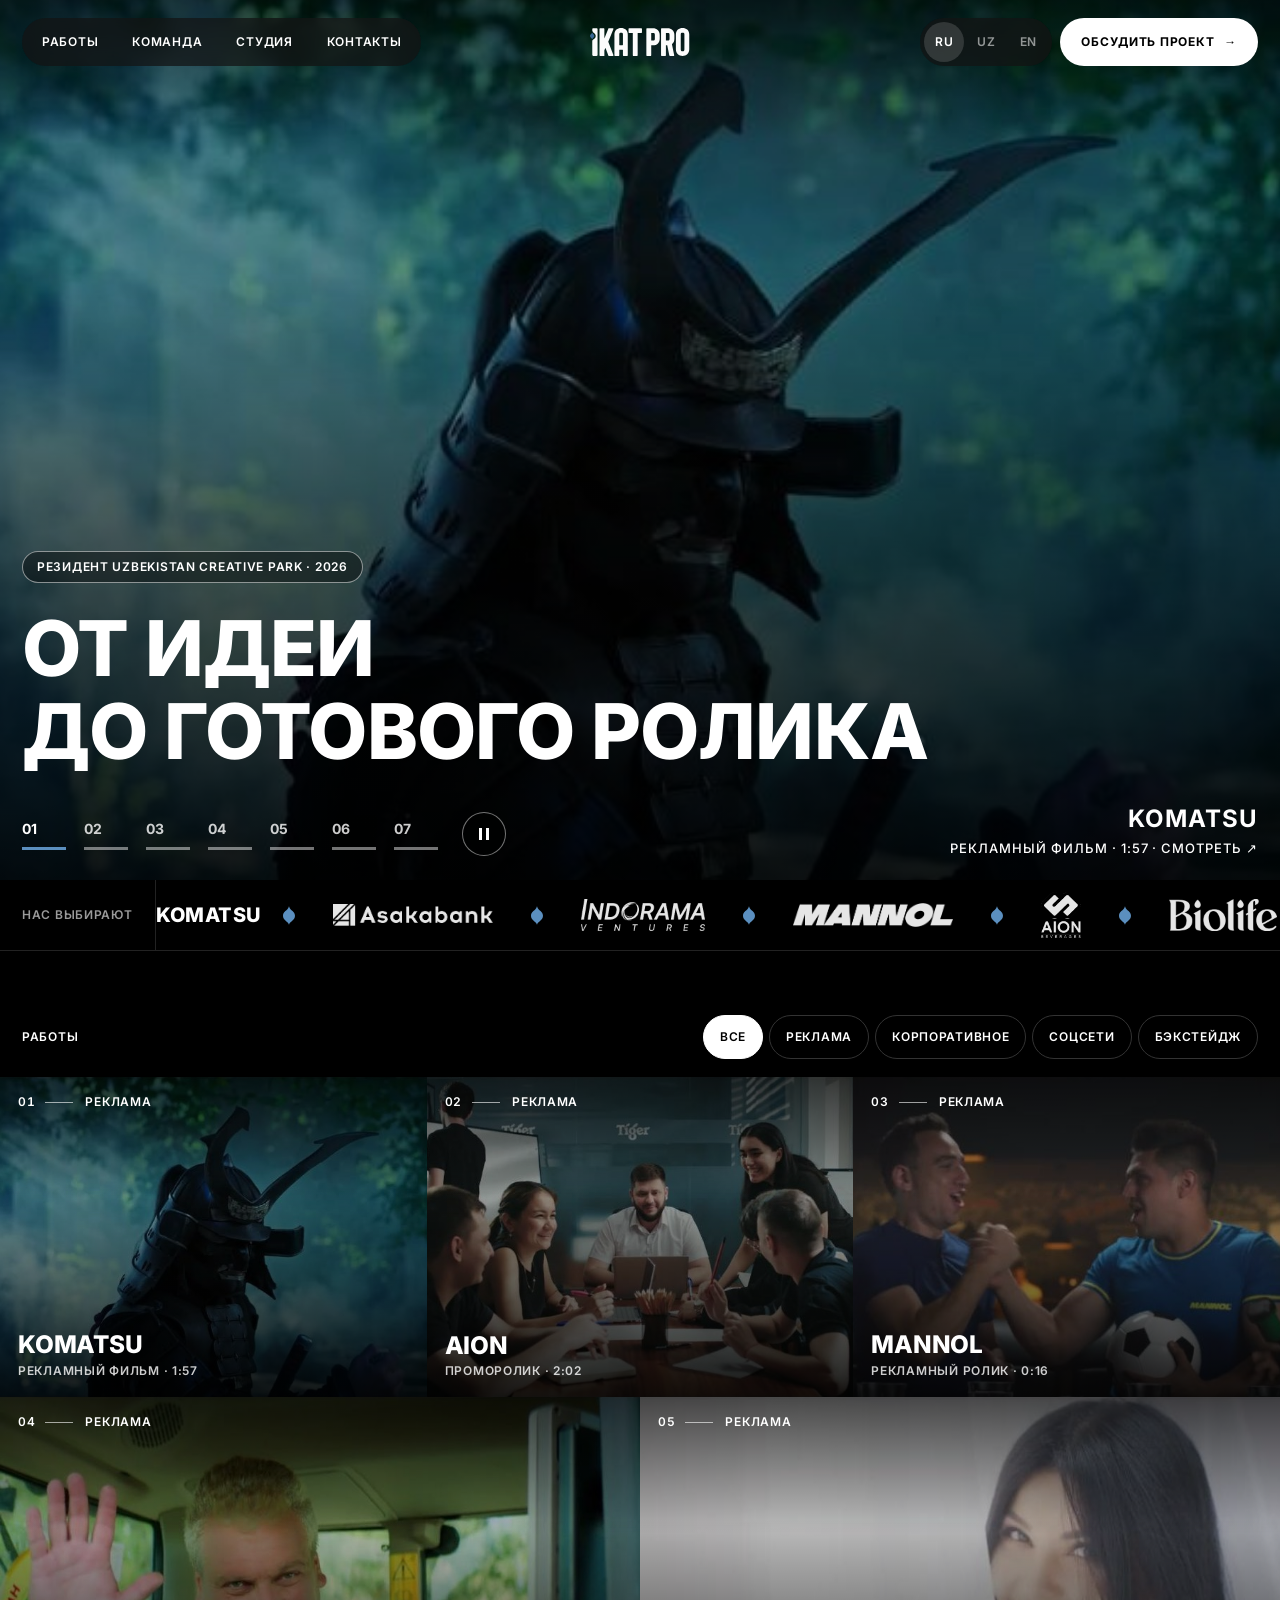
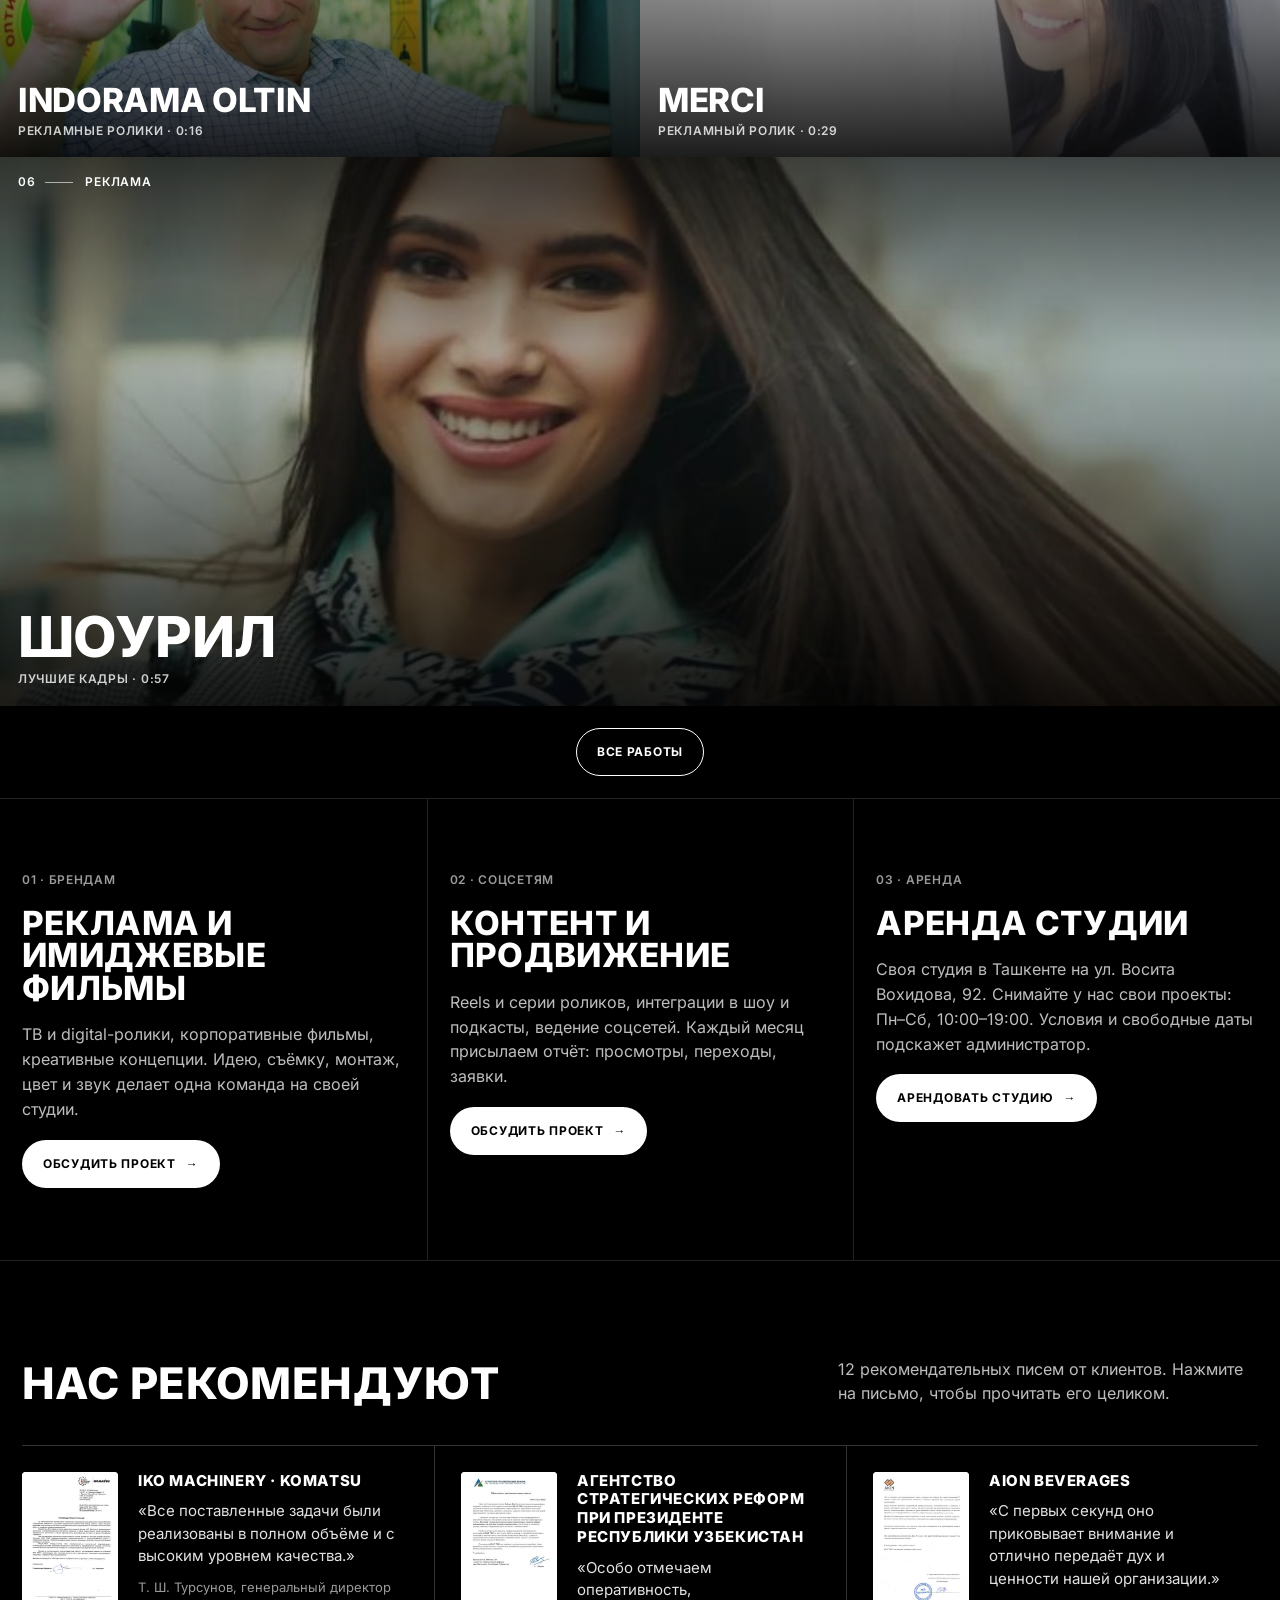
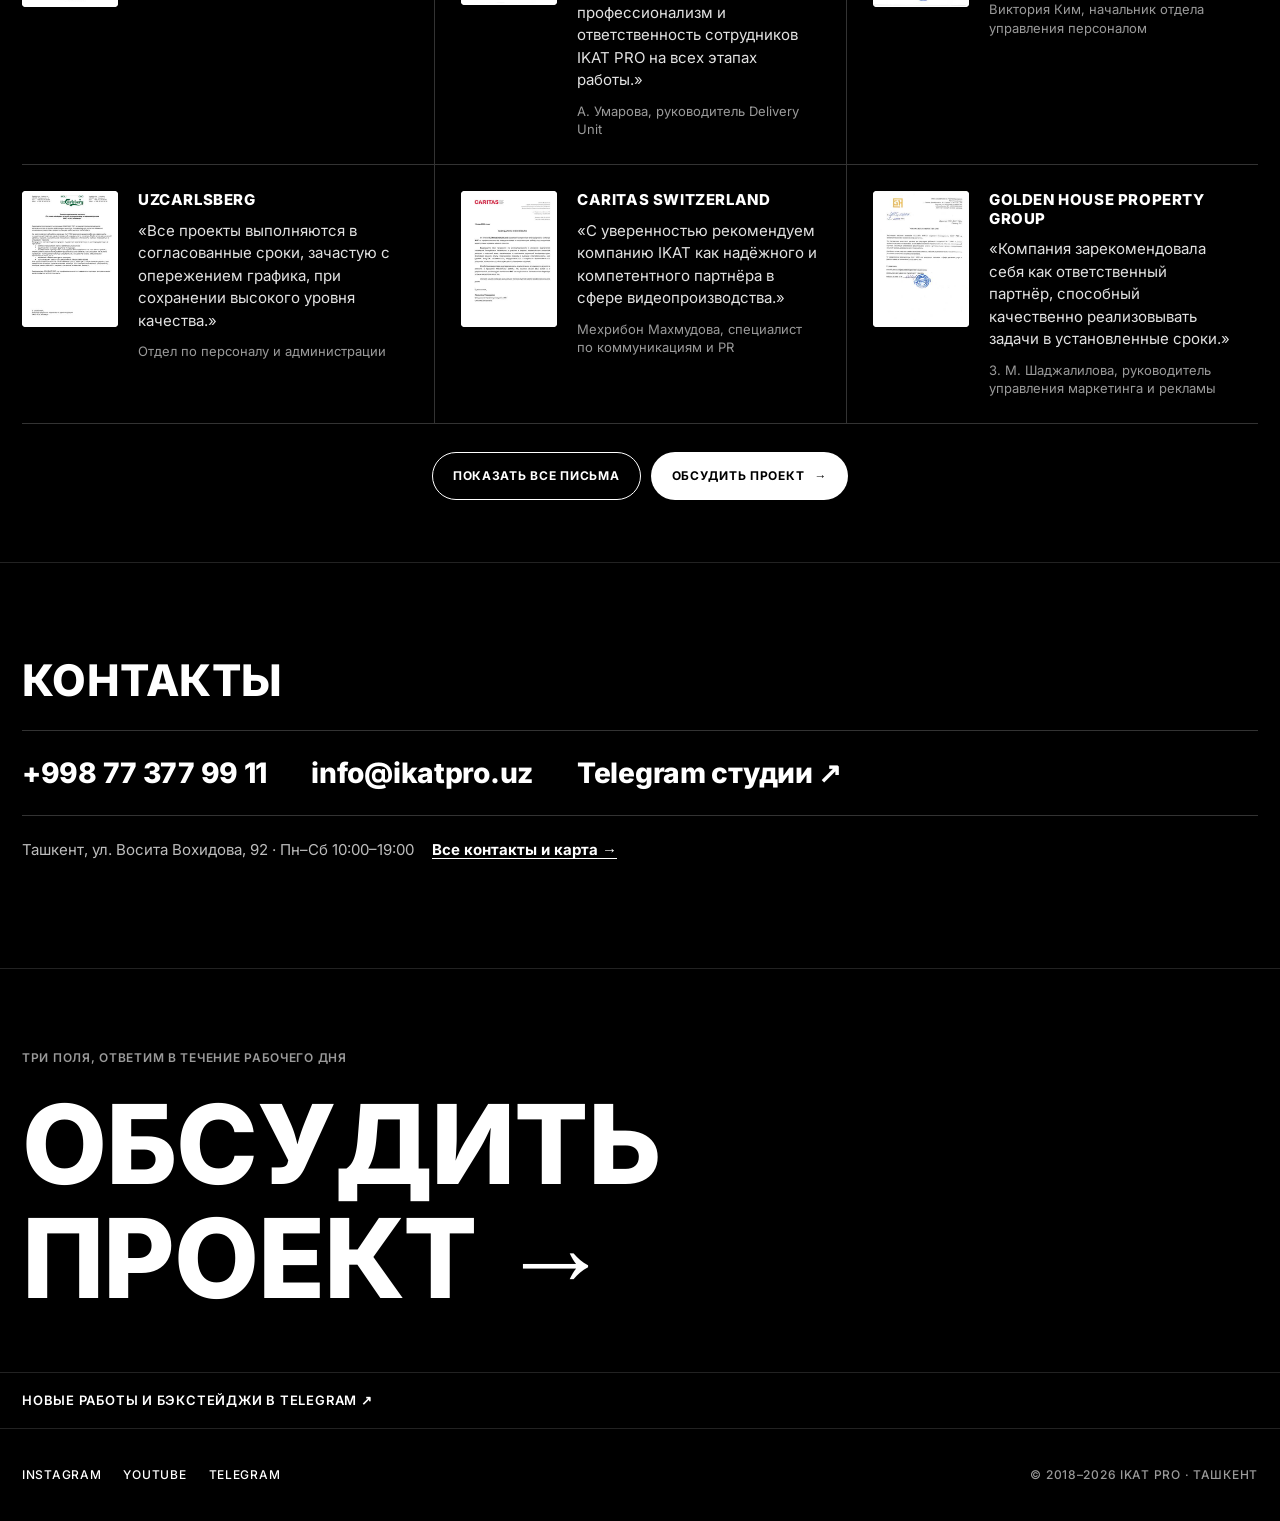
==== commit 9d13c0cc: "Contacts page with map, studio page, four-item menu, language select on phones" ====
--- a/index.html
+++ b/index.html
@@ -7,8 +7,8 @@
 <meta name="description" content="IKAT PRO: реклама, имиджевые фильмы и контент для соцсетей. Своя студия в Ташкенте, с 2018 года. Komatsu, Asakabank, Indorama, Mannol и другие.">
 <link rel="icon" href="assets/logo/favicon.svg" type="image/svg+xml">
 <link rel="preload" href="fonts/inter-cyrillic.woff2" as="font" type="font/woff2" crossorigin>
-<link rel="stylesheet" href="css/fonts.css?v=202611131149">
-<link rel="stylesheet" href="css/style.css?v=202611131149">
+<link rel="stylesheet" href="css/fonts.css?v=202611131231">
+<link rel="stylesheet" href="css/style.css?v=202611131231">
 </head>
 <body data-title="title.home" data-desc="desc.home">
 <a class="skip" href="#main" data-i18n="skip">К содержанию</a>
@@ -17,7 +17,8 @@
   <nav class="nav cap" aria-label="Основное меню" data-i18n-attr="aria-label:nav.label">
     <a href="#work" data-i18n="nav.work">Работы</a>
     <a href="team.html" data-i18n="nav.team">Команда</a>
-    <a href="#contacts" data-i18n="nav.contacts">Контакты</a>
+    <a href="about.html" data-i18n="nav.studio">Студия</a>
+    <a href="contacts.html" data-i18n="nav.contacts">Контакты</a>
   </nav>
   <a class="logo" href="index.html" aria-label="IKAT PRO, на главную" data-i18n-attr="aria-label:logo.label"><svg class="logo-svg" viewBox="0 0 2049 578" fill="none" xmlns="http://www.w3.org/2000/svg" aria-hidden="true" focusable="false"><path d="M1948.94 440.175V136.172C1948.94 119.643 1945.51 108.963 1939.4 103.496C1934.06 98.6646 1924.78 95.9942 1911.05 95.9942C1898.34 95.9942 1888.8 98.5375 1883.08 103.496C1876.47 109.218 1873.29 120.151 1873.29 136.172V440.175C1873.29 456.196 1876.47 467.13 1883.08 472.852C1888.8 477.81 1898.34 480.353 1911.05 480.353C1924.53 480.353 1933.68 477.81 1939.02 473.233C1945.51 467.638 1948.94 456.704 1948.94 440.175ZM2007.17 543.798C1982.63 565.794 1950.47 576.602 1911.05 576.602C1871.64 576.602 1839.47 565.794 1814.93 543.798C1786.84 518.623 1773.23 483.786 1773.23 440.303V136.299C1773.23 92.6882 1786.84 57.851 1814.93 32.6763C1839.47 10.6803 1871.64 0 1911.05 0C1950.47 0 1982.76 10.6803 2007.17 32.6763C2035.27 57.9781 2049 92.8154 2049 136.299V440.303C2049 483.786 2035.14 518.75 2007.17 543.798ZM1642.4 142.148C1642.4 126.382 1639.23 115.193 1632.61 109.09C1627.15 104.131 1617.87 101.97 1604.64 101.97H1573.62C1571.71 101.97 1570.32 102.733 1569.04 104.004C1567.9 105.276 1567.26 106.802 1567.26 108.709V253.272C1567.26 257.468 1569.3 259.63 1573.62 259.63H1604.64C1617.87 259.63 1627.27 257.086 1633 252.128C1639.35 246.66 1642.4 235.727 1642.4 219.452V142.148ZM1700.76 323.329C1699.62 324.346 1697.71 326.381 1694.4 328.796C1692.24 330.449 1691.48 332.611 1691.99 335.154L1738.14 560.581C1739.16 565.286 1738.14 569.354 1735.47 572.787C1732.8 576.22 1728.99 577.873 1724.03 577.873H1651.56C1648.13 577.873 1644.95 576.856 1642.28 574.821C1639.48 572.66 1637.95 569.863 1637.32 566.43L1595.62 360.837C1594.85 357.277 1592.69 355.751 1589.26 355.751H1573.49C1571.59 355.751 1570.06 356.387 1568.92 357.659C1567.65 358.93 1567.14 360.583 1567.14 362.363V563.379C1567.14 567.32 1565.74 570.753 1562.81 573.55C1559.89 576.475 1556.46 577.873 1552.52 577.873H1481.19C1477.25 577.873 1473.82 576.347 1471.02 573.55C1468.09 570.626 1466.7 567.193 1466.7 563.379V20.3429C1466.7 16.4014 1468.09 13.0958 1471.02 10.1714C1473.82 7.37425 1477.38 5.84817 1481.19 5.84817H1604.52C1643.42 5.84817 1675.46 16.9098 1700.63 39.2873C1728.48 63.9534 1742.34 98.2829 1742.34 142.148V219.325C1742.34 263.953 1728.35 298.663 1700.63 323.329H1700.76ZM1301.16 260.392C1314.38 260.392 1323.79 257.85 1329.51 252.891C1335.87 247.424 1338.92 236.49 1338.92 220.215V142.275C1338.92 126.509 1335.74 115.32 1329.13 109.217C1323.66 104.258 1314.38 102.097 1301.16 102.097H1270.14C1268.23 102.097 1266.83 102.86 1265.56 104.132C1264.41 105.403 1263.78 106.929 1263.78 108.836V254.162C1263.78 258.358 1265.81 260.52 1270.14 260.52H1301.16V260.392ZM1397.4 39.2873C1425.25 63.9534 1439.11 98.2829 1439.11 142.148V220.088C1439.11 264.461 1425.25 299.045 1397.4 323.584C1372.74 345.453 1340.7 356.259 1301.29 356.259H1270.26C1268.36 356.259 1266.96 356.896 1265.69 358.294C1264.42 359.693 1263.91 361.218 1263.91 362.998V563.252C1263.91 567.193 1262.51 570.626 1259.58 573.423C1256.66 576.347 1253.23 577.746 1249.29 577.746H1177.96C1174.02 577.746 1170.59 576.22 1167.79 573.423C1164.86 570.499 1163.47 567.066 1163.47 563.252V20.2156C1163.47 16.2741 1164.86 12.9685 1167.79 10.0442C1170.59 7.24698 1174.15 5.72167 1177.96 5.72167H1301.29C1340.19 5.72167 1372.23 16.9097 1397.4 39.1601V39.2873ZM1058.19 5.84817C1062.13 5.84817 1065.57 7.37425 1068.36 10.1714C1071.29 13.0958 1072.69 16.5285 1072.69 20.3429V87.7295C1072.69 91.7981 1071.29 95.1044 1068.36 97.7744C1065.57 100.572 1062.01 101.97 1058.19 101.97H990.428C988.521 101.97 987.121 102.606 985.85 104.004C984.833 105.276 984.071 106.802 984.071 108.709V563.379C984.071 567.32 982.545 570.626 979.747 573.55C976.823 576.347 973.391 577.873 969.576 577.873H898.123C894.182 577.873 890.877 576.347 887.952 573.55C885.155 570.626 883.629 567.193 883.629 563.379V108.709C883.629 106.802 883.12 105.276 881.849 104.004C880.705 102.606 879.179 101.97 877.272 101.97H809.506C805.565 101.97 802.259 100.572 799.59 97.7744C796.792 95.1044 795.394 91.671 795.394 87.7295V20.3429C795.394 16.4014 796.792 13.0958 799.59 10.1714C802.259 7.37425 805.692 5.84817 809.506 5.84817H1058.19ZM604.683 136.299V347.614C604.683 351.809 606.717 353.844 610.913 353.844H673.212C675.119 353.844 676.645 353.208 677.916 352.064C679.187 350.793 679.95 349.394 679.95 347.614V136.299C679.95 119.77 676.644 109.09 670.542 103.623C665.074 98.7911 655.794 96.1215 642.189 96.1215C628.585 96.1215 619.94 98.6639 614.218 103.623C607.861 109.09 604.81 120.024 604.81 136.299H604.683ZM518.736 577.746C514.794 577.746 511.362 576.22 508.565 573.55C505.64 570.753 504.115 567.32 504.115 563.506V136.299C504.115 92.6882 517.846 57.851 545.944 32.6763C570.482 10.6803 602.649 0 642.062 0C681.476 0 713.769 10.6803 738.18 32.6763C766.278 57.9781 779.883 92.8154 779.883 136.299V563.506C779.883 567.448 778.484 570.753 775.687 573.55C773.017 576.22 769.584 577.746 765.77 577.746H694.063C689.995 577.746 686.688 576.22 684.018 573.55C681.221 570.753 679.823 567.32 679.823 563.506V456.704C679.823 454.797 679.06 453.398 677.789 452C676.517 450.728 674.992 449.966 673.084 449.966H610.785C609.005 449.966 607.48 450.728 606.336 452C605.191 453.398 604.556 454.797 604.556 456.704V563.506C604.556 567.448 603.03 570.753 600.106 573.55C597.309 576.22 593.749 577.746 589.935 577.746H518.608H518.736ZM482.628 558.165C484.408 563.251 483.9 567.701 480.975 571.643C478.051 575.839 474.11 578 469.151 578H382.569L380.916 573.677L320.524 412.203C320.524 412.203 320.015 411.441 319.507 411.441C318.998 411.441 318.617 411.695 318.236 412.203L297.003 457.849C297.003 457.849 296.621 459.374 296.621 460.646V578H210.674C206.733 578 203.3 576.475 200.503 573.677C197.579 570.753 196.18 567.32 196.18 563.506V20.4701C196.18 16.5286 197.579 13.223 200.503 10.2987C203.3 7.50152 206.86 5.97544 210.674 5.97544H282C286.069 5.97544 289.374 7.50152 292.298 10.2987C295.095 13.223 296.621 16.6558 296.621 20.4701V208.517C296.621 209.28 296.876 209.789 297.384 209.789C298.147 209.789 298.656 209.535 298.91 209.026L378.118 15.1303C380.788 9.15446 385.238 6.1027 391.595 6.1027H468.77C473.982 6.1027 478.051 8.26417 480.975 12.4599C483.772 16.6557 484.154 21.2333 482.246 26.3191L376.974 281.625C376.339 283.278 376.339 284.677 376.974 286.33L482.628 558.547V558.165Z" fill="currentColor"/><path d="M136.553 5.97544H66.6256C55.9458 5.97544 47.555 14.8761 47.3007 25.5562L46.6644 44.3734C45.1387 94.4685 118.626 106.165 117.864 163.126C117.101 230.004 46.5373 227.335 46.6644 272.471L47.3007 558.42C47.3007 569.1 55.9458 578 66.6256 578H136.553C147.233 578 156.133 569.227 156.133 558.42V25.429C156.133 14.6217 147.36 5.84817 136.553 5.84817" fill-rule="evenodd" clip-rule="evenodd" fill="currentColor"/><path d="M44.8842 231.914C38.1457 206.103 0.384598 199.492 0.00317654 166.053C-0.378245 128.418 33.6958 131.978 44.8842 93.4527C56.0725 132.105 90.1458 128.418 89.7644 166.053C89.383 199.619 51.6226 206.103 44.8842 231.914Z" fill-rule="evenodd" clip-rule="evenodd" fill="#396894"/></svg></a>
   <div class="hdr-right">
@@ -26,6 +27,7 @@
       <button type="button" data-lang="uz" aria-pressed="false">UZ</button>
       <button type="button" data-lang="en" aria-pressed="false">EN</button>
     </div>
+    <select class="lang-sel" aria-label="Язык сайта" data-i18n-attr="aria-label:lang.label"><option value="ru">RU</option><option value="uz">UZ</option><option value="en">EN</option></select>
     <button type="button" class="btn btn-white" data-form=""><span><span data-i18n="cta.short">Обсудить</span><span class="ctx" data-i18n="cta.ctx"> проект</span></span><span class="arr" aria-hidden="true">→</span></button>
   </div>
 </header>
@@ -107,31 +109,14 @@
     </div>
   </section>
 
-  <section id="contacts" class="contacts" aria-labelledby="contacts-title">
-    <h2 class="h2 rv" id="contacts-title" data-i18n="contacts.title">Кому написать</h2>
-    <div class="contact-grid" data-stagger>
-      <div class="contact rv">
-        <span class="eyebrow" data-i18n="c.ads">Реклама и фильмы</span>
-        <span class="contact-name" data-uz="Sabrin Asadova" data-en="Sabrin Asadova">Сабрин Асадова</span>
-        <a href="tel:+998773779911" data-tg="contacts">+998 77 377 99 11</a>
-        <a href="mailto:info@ikatpro.uz">info@ikatpro.uz</a>
-        <a href="https://t.me/Ikat_pro_ad?start=ads" target="_blank" rel="noopener" data-tg="contacts" data-i18n="c.tg" aria-label="Telegram студии: реклама и фильмы" data-i18n-attr="aria-label:c.tga.ads">Telegram студии ↗</a>
-      </div>
-      <div class="contact rv">
-        <span class="eyebrow" data-i18n="c.studio">Аренда студии</span>
-        <span class="contact-name" data-uz="Sharofat Maxmudova" data-en="Sharofat Makhmudova">Шарофат Махмудова</span>
-        <a href="mailto:studio@ikatpro.uz">studio@ikatpro.uz</a>
-        <a href="https://t.me/Ikat_pro_ad?start=studio" target="_blank" rel="noopener" data-tg="contacts" data-i18n="c.tg" aria-label="Telegram студии: аренда" data-i18n-attr="aria-label:c.tga.studio">Telegram студии ↗</a>
-      </div>
-      <div class="contact rv">
-        <span class="eyebrow" data-i18n="c.smm">Соцсети и SMM</span>
-        <span class="contact-name" data-uz="Izzatilla Nigmatullaev" data-en="Izzatilla Nigmatullaev">Иззатилла Нигматуллаев</span>
-        <a href="mailto:smm@ikatpro.uz">smm@ikatpro.uz</a>
-        <a href="https://t.me/Ikat_pro_ad?start=smm" target="_blank" rel="noopener" data-tg="contacts" data-i18n="c.tg" aria-label="Telegram студии: соцсети и SMM" data-i18n-attr="aria-label:c.tga.smm">Telegram студии ↗</a>
-      </div>
+  <section id="contacts" class="contacts hc" aria-labelledby="contacts-title">
+    <h2 class="h2 rv" id="contacts-title" data-i18n="hc.title">Контакты</h2>
+    <div class="hc-row rv">
+      <a href="tel:+998773779911" data-tg="contacts">+998 77 377 99 11</a>
+      <a href="mailto:info@ikatpro.uz">info@ikatpro.uz</a>
+      <a href="https://t.me/Ikat_pro_ad" target="_blank" rel="noopener" data-tg="contacts" data-i18n="c.tg">Telegram студии ↗</a>
     </div>
-    <p class="where rv"><span class="eyebrow" data-i18n="c.where">Студия</span> <span data-i18n="c.address">Ташкент, ул. Восита Вохидова, 92 · Пн–Сб 10:00–19:00</span> <a href="https://yandex.uz/maps/?text=%D0%A2%D0%B0%D1%88%D0%BA%D0%B5%D0%BD%D1%82%2C%20%D1%83%D0%BB%D0%B8%D1%86%D0%B0%20%D0%92%D0%BE%D1%81%D0%B8%D1%82%D0%B0%20%D0%92%D0%BE%D1%85%D0%B8%D0%B4%D0%BE%D0%B2%D0%B0%2C%2092" target="_blank" rel="noopener" data-i18n="c.map">Открыть на карте ↗</a></p>
-    <p class="jobs"><span data-i18n="c.jobs">Резюме</span>: <a href="mailto:jobs@ikatpro.uz">jobs@ikatpro.uz</a> · <span data-i18n="c.mail">Почта</span>: <a href="mailto:info@ikatpro.uz">info@ikatpro.uz</a> · <span data-i18n="c.phone">Телефон</span>: <a href="tel:+998773779911" data-tg="contacts">+998 77 377 99 11</a></p>
+    <p class="hc-note rv"><span data-i18n="c.address">Ташкент, ул. Восита Вохидова, 92 · Пн–Сб 10:00–19:00</span> <a href="contacts.html" data-i18n="hc.all">Все контакты и карта →</a></p>
   </section>
 </main>
 
@@ -154,19 +139,15 @@
 <nav class="dock" aria-label="Меню" data-i18n-attr="aria-label:dock.label">
   <a href="#work" data-i18n="nav.work">Работы</a>
   <a href="team.html" data-i18n="nav.team">Команда</a>
-  <a href="#contacts" data-i18n="nav.contacts">Контакты</a>
-  <span class="dock-lang" role="group" aria-label="Язык сайта" data-i18n-attr="aria-label:lang.label">
-    <button type="button" data-lang="ru" aria-pressed="true">RU</button>
-    <button type="button" data-lang="uz" aria-pressed="false">UZ</button>
-    <button type="button" data-lang="en" aria-pressed="false">EN</button>
-  </span>
+  <a href="about.html" data-i18n="nav.studio">Студия</a>
+  <a href="contacts.html" data-i18n="nav.contacts">Контакты</a>
 </nav>
 
-<script src="data/works.js?v=202611131149"></script>
-<script src="data/letters.js?v=202611131149"></script>
-<script src="js/i18n.js?v=202611131149"></script>
-<script src="js/track.js?v=202611131149"></script>
-<script src="js/form.js?v=202611131149"></script>
-<script src="js/main.js?v=202611131149"></script>
+<script src="data/works.js?v=202611131231"></script>
+<script src="data/letters.js?v=202611131231"></script>
+<script src="js/i18n.js?v=202611131231"></script>
+<script src="js/track.js?v=202611131231"></script>
+<script src="js/form.js?v=202611131231"></script>
+<script src="js/main.js?v=202611131231"></script>
 </body>
 </html>
--- a/css/style.css
+++ b/css/style.css
@@ -3400,3 +3400,355 @@
     transition: none;
   }
 }
+
+/* ═══════════ Контакты, студия, меню из четырёх пунктов ═══════════ */
+
+/* Языки на телефоне: список в шапке вместо кнопок в нижнем меню. */
+.lang-sel {
+  display: none;
+  height: 44px;
+  padding: 0 12px;
+  border: 0;
+  border-radius: 999px;
+  background: rgba(20, 20, 20, 0.72);
+  color: #fff;
+  font: inherit;
+  font-size: 12px;
+  font-weight: 600;
+  letter-spacing: 0.06em;
+  cursor: pointer;
+  -webkit-appearance: none;
+  appearance: none;
+}
+
+.lang-sel option {
+  background: #fff;
+  color: #000;
+}
+
+.light .lang-sel {
+  background: rgba(0, 0, 0, 0.06);
+  color: #000;
+}
+
+@media (max-width: 760px) {
+  .hdr .lang-sel {
+    display: block;
+  }
+}
+
+@media (max-width: 1024px) {
+  .wp-tools .lang-sel {
+    display: block;
+  }
+
+  .dock a {
+    padding: 0 12px;
+  }
+}
+
+@media (max-width: 380px) {
+  .dock a {
+    padding: 0 8px;
+  }
+}
+
+/* ——— Главная: короткие контакты ——— */
+
+.hc .h2 {
+  margin-bottom: 28px;
+}
+
+.hc-row {
+  display: flex;
+  flex-wrap: wrap;
+  align-items: center;
+  gap: 4px 44px;
+  padding: 18px 0;
+  border-top: 1px solid var(--line-3);
+  border-bottom: 1px solid var(--line-3);
+}
+
+.hc-row a {
+  display: inline-flex;
+  align-items: center;
+  min-height: 48px;
+  font-size: clamp(20px, 2.2vw, 32px);
+  font-weight: 800;
+  letter-spacing: -0.01em;
+}
+
+.hc-row a:hover,
+.hc-note a:hover {
+  text-decoration: underline;
+  text-underline-offset: 4px;
+}
+
+.hc-note {
+  display: flex;
+  flex-wrap: wrap;
+  align-items: center;
+  gap: 4px 18px;
+  margin: 0;
+  padding-top: 12px;
+  color: var(--muted-2);
+  font-size: 15px;
+}
+
+.hc-note a {
+  display: inline-flex;
+  align-items: center;
+  min-height: 44px;
+  color: var(--fg);
+  font-weight: 700;
+  text-decoration: underline;
+  text-underline-offset: 3px;
+}
+
+/* ——— Страница «Контакты» ——— */
+
+.ct-phone {
+  display: inline-flex;
+  align-items: center;
+  min-height: 48px;
+  margin-top: 28px;
+  font-size: clamp(28px, 4vw, 56px);
+  font-weight: 800;
+  letter-spacing: -0.01em;
+}
+
+.ct-phone:hover {
+  text-decoration: underline;
+  text-underline-offset: 6px;
+}
+
+.light .contacts {
+  border-top-color: var(--line-3);
+}
+
+.ct-map {
+  display: grid;
+  grid-template-columns: minmax(0, 5fr) minmax(0, 7fr);
+  gap: 48px;
+  align-items: start;
+  padding: 96px var(--pad);
+  border-top: 1px solid var(--line-3);
+}
+
+.ct-map-txt p {
+  max-width: 480px;
+  margin: 20px 0 0;
+  color: var(--muted-2);
+  font-size: 17px;
+  line-height: 1.55;
+}
+
+.ct-facts {
+  margin: 32px 0 0;
+}
+
+.ct-facts div {
+  display: grid;
+  grid-template-columns: 130px minmax(0, 1fr);
+  gap: 12px;
+  padding: 14px 0;
+  border-top: 1px solid var(--line-3);
+  font-size: 15px;
+  line-height: 1.45;
+}
+
+.ct-facts dt {
+  color: var(--muted);
+}
+
+.ct-facts dd {
+  margin: 0;
+  font-weight: 600;
+}
+
+.ct-actions {
+  display: flex;
+  flex-wrap: wrap;
+  gap: 10px;
+  margin-top: 24px;
+}
+
+.ct-map-box {
+  position: relative;
+  height: 440px;
+  overflow: hidden;
+  border: 1px solid var(--line-3);
+  border-radius: 20px;
+  background: #e4e1da;
+}
+
+.ct-map-box iframe {
+  display: block;
+  width: 100%;
+  height: 100%;
+  border: 0;
+}
+
+.ct-map-cover {
+  display: none;
+}
+
+/* На сенсорном экране карта не перехватывает прокрутку, пока по ней не нажали. */
+@media (hover: none) {
+  .ct-map-box:not(.live) iframe {
+    pointer-events: none;
+  }
+
+  .ct-map-box:not(.live) .ct-map-cover {
+    position: absolute;
+    inset: 0;
+    display: flex;
+    align-items: flex-end;
+    justify-content: center;
+    padding: 0 0 16px;
+    border: 0;
+    background: none;
+    cursor: pointer;
+  }
+
+  .ct-map-cover span {
+    padding: 10px 16px;
+    border-radius: 999px;
+    background: #000;
+    color: #fff;
+    font-size: 13px;
+    font-weight: 600;
+  }
+}
+
+.ct-jobs {
+  padding: 20px var(--pad) 56px;
+  border-top: 1px solid var(--line-3);
+}
+
+/* ——— Страница «Студия»: площадка ——— */
+
+.st-space {
+  padding: 96px var(--pad) 72px;
+  border-top: 1px solid var(--line-3);
+}
+
+.st-lead {
+  max-width: 720px;
+  margin: 20px 0 0;
+  color: var(--muted-2);
+  font-size: 17px;
+  line-height: 1.55;
+}
+
+.st-gal {
+  display: grid;
+  grid-template-columns: minmax(0, 2fr) minmax(0, 1fr);
+  gap: 12px;
+  margin-top: 40px;
+}
+
+.st-gal img {
+  width: 100%;
+  height: 100%;
+  min-height: 0;
+  aspect-ratio: 16 / 9;
+  border-radius: 16px;
+  object-fit: cover;
+}
+
+.st-gal img:first-child {
+  grid-row: 1 / 3;
+  aspect-ratio: auto;
+}
+
+/* Место под фото зала: настоящие снимки пришлёт студия. */
+.st-ph {
+  display: grid;
+  place-items: center;
+  aspect-ratio: 16 / 9;
+  border: 1px dashed var(--muted);
+  border-radius: 16px;
+  color: var(--muted);
+  font-size: 14px;
+  font-weight: 600;
+}
+
+.st-facts {
+  display: grid;
+  grid-template-columns: repeat(3, minmax(0, 1fr));
+  gap: 0 24px;
+  margin: 40px 0 0;
+}
+
+.st-facts div {
+  padding: 14px 0 18px;
+  border-top: 1px solid var(--line-3);
+}
+
+.st-facts dt {
+  color: var(--muted);
+  font-size: 12px;
+  font-weight: 600;
+  letter-spacing: 0.06em;
+  text-transform: uppercase;
+}
+
+.st-facts dd {
+  margin: 8px 0 0;
+  font-size: 18px;
+  font-weight: 700;
+}
+
+.st-cta {
+  display: flex;
+  flex-wrap: wrap;
+  align-items: center;
+  gap: 12px 20px;
+  margin: 28px 0 40px;
+  color: var(--muted-2);
+  font-size: 15px;
+}
+
+@media (max-width: 860px) {
+  .ct-map {
+    grid-template-columns: 1fr;
+    gap: 32px;
+    padding: 56px var(--pad);
+  }
+
+  .ct-map-box {
+    height: 320px;
+  }
+
+  .st-space {
+    padding: 56px var(--pad) 40px;
+  }
+
+  .st-gal {
+    grid-template-columns: repeat(2, minmax(0, 1fr));
+    gap: 8px;
+  }
+
+  .st-gal img:first-child {
+    grid-column: 1 / 3;
+    grid-row: auto;
+    aspect-ratio: 16 / 9;
+  }
+
+  .st-facts {
+    grid-template-columns: repeat(2, minmax(0, 1fr));
+    gap: 0 16px;
+  }
+
+  .ct-facts div {
+    grid-template-columns: 110px minmax(0, 1fr);
+  }
+}
+
+/* Длинное слово в заголовке помещается на экране 360 px. */
+@media (max-width: 760px) {
+  .about-hero h1 {
+    font-size: clamp(28px, 8.6vw, 40px);
+  }
+}
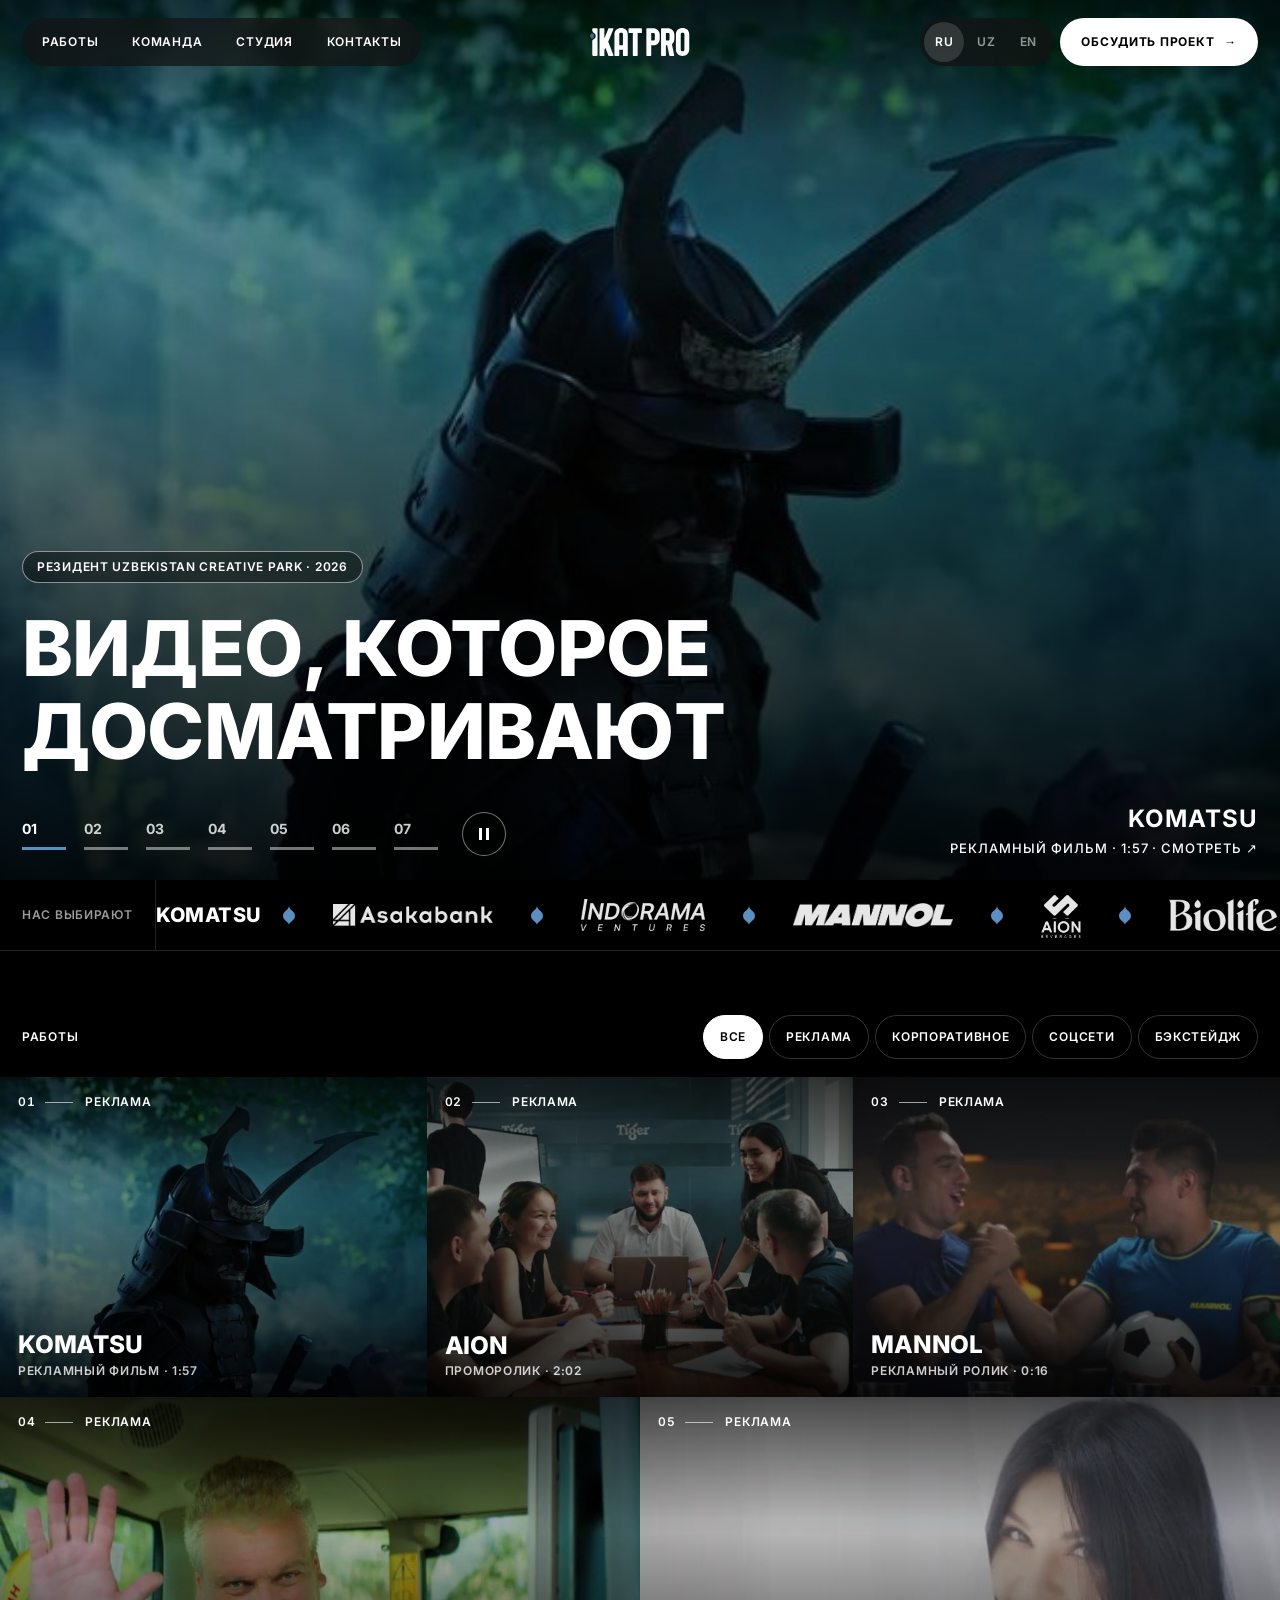
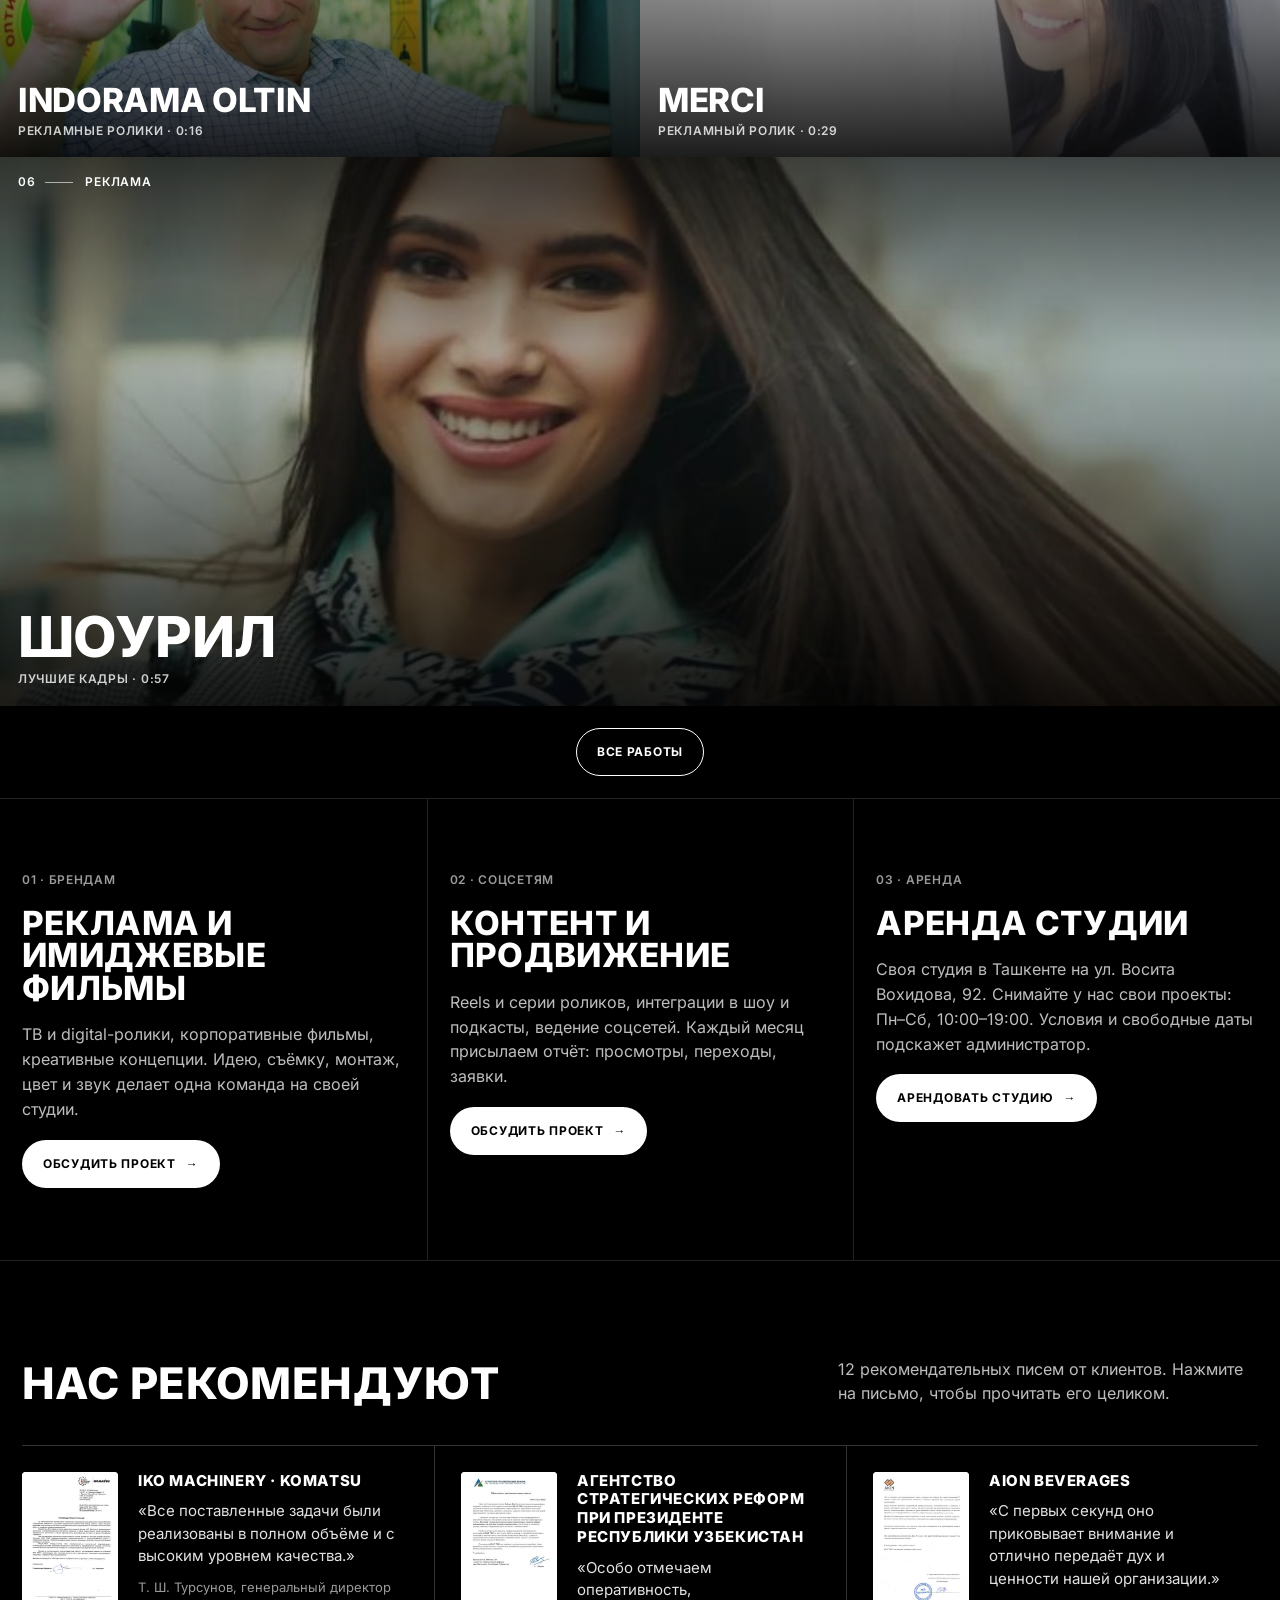
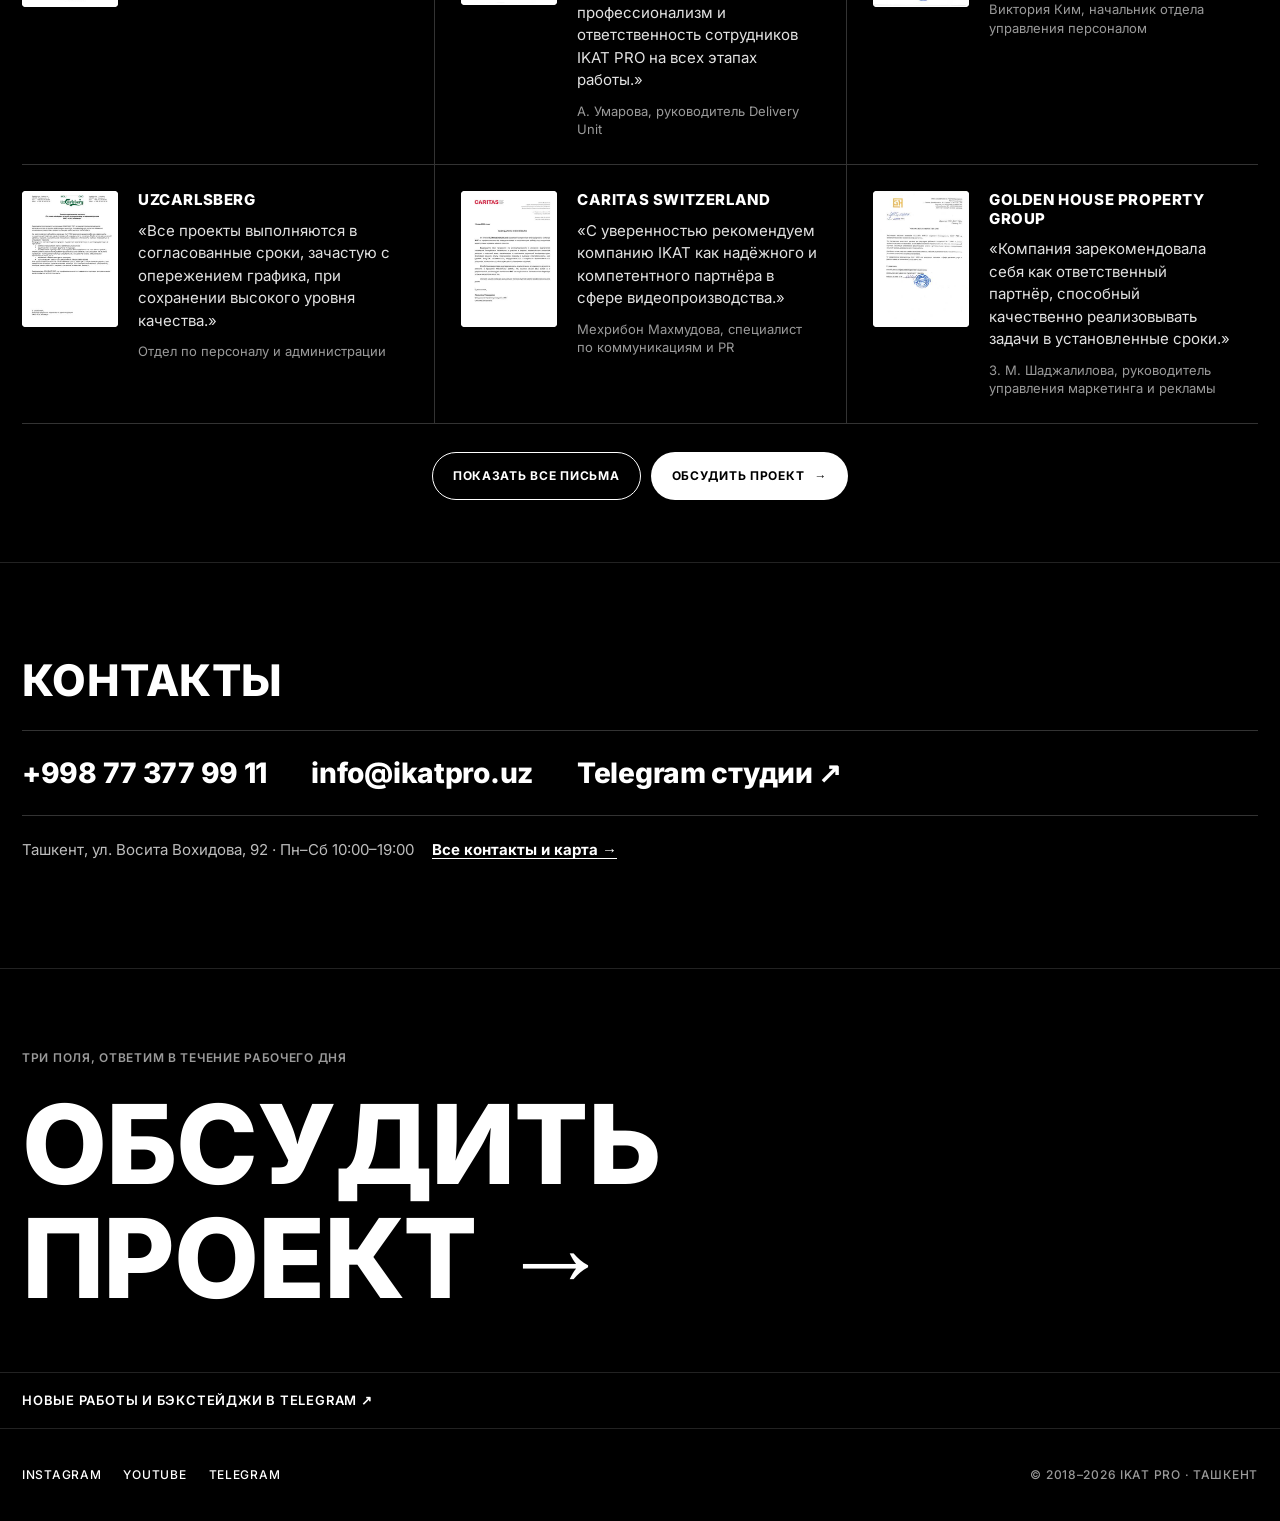
==== commit bc7d8ea3: "Post-test fixes: form on phones, team hints and leads, contacts hero, work page CTA" ====
--- a/index.html
+++ b/index.html
@@ -7,8 +7,8 @@
 <meta name="description" content="IKAT PRO: реклама, имиджевые фильмы и контент для соцсетей. Своя студия в Ташкенте, с 2018 года. Komatsu, Asakabank, Indorama, Mannol и другие.">
 <link rel="icon" href="assets/logo/favicon.svg" type="image/svg+xml">
 <link rel="preload" href="fonts/inter-cyrillic.woff2" as="font" type="font/woff2" crossorigin>
-<link rel="stylesheet" href="css/fonts.css?v=202611131231">
-<link rel="stylesheet" href="css/style.css?v=202611131231">
+<link rel="stylesheet" href="css/fonts.css?v=202611140200">
+<link rel="stylesheet" href="css/style.css?v=202611140200">
 </head>
 <body data-title="title.home" data-desc="desc.home">
 <a class="skip" href="#main" data-i18n="skip">К содержанию</a>
@@ -143,11 +143,11 @@
   <a href="contacts.html" data-i18n="nav.contacts">Контакты</a>
 </nav>
 
-<script src="data/works.js?v=202611131231"></script>
-<script src="data/letters.js?v=202611131231"></script>
-<script src="js/i18n.js?v=202611131231"></script>
-<script src="js/track.js?v=202611131231"></script>
-<script src="js/form.js?v=202611131231"></script>
-<script src="js/main.js?v=202611131231"></script>
+<script src="data/works.js?v=202611140200"></script>
+<script src="data/letters.js?v=202611140200"></script>
+<script src="js/i18n.js?v=202611140200"></script>
+<script src="js/track.js?v=202611140200"></script>
+<script src="js/form.js?v=202611140200"></script>
+<script src="js/main.js?v=202611140200"></script>
 </body>
 </html>
--- a/css/style.css
+++ b/css/style.css
@@ -3752,3 +3752,236 @@
     font-size: clamp(28px, 8.6vw, 40px);
   }
 }
+
+/* ═══════════ Правки после теста с десятью посетителями ═══════════ */
+
+/* ——— Форма ——— */
+
+/* Поле «Задача» в несколько строк: текст виден целиком. */
+.inp-area {
+  display: block;
+  height: auto;
+  min-height: 52px;
+  max-height: 132px;
+  padding: 14px 0 10px;
+  line-height: 1.4;
+  resize: none;
+  overflow-y: auto;
+}
+
+/* Рамка фокуса не наезжает на подпись поля. */
+.inp:focus-visible {
+  outline-offset: 2px;
+}
+
+/* Telegram в форме — запасной путь: ссылка рядом с главной кнопкой. */
+.form-actions {
+  align-items: center;
+}
+
+.form-actions .btn-line {
+  min-height: 44px;
+  padding: 0 8px;
+  border-color: transparent;
+  background: none;
+  color: #cfcfcf;
+  letter-spacing: 0.02em;
+  text-decoration: underline;
+  text-underline-offset: 4px;
+  text-transform: none;
+}
+
+.form-actions .btn-line:hover {
+  background: none;
+  color: #fff;
+}
+
+.nb {
+  white-space: nowrap;
+}
+
+/* Телефон: форма плотнее, кнопки идут за полями и не закрывают третье поле. */
+@media (max-width: 760px) {
+  .form-actions {
+    position: static;
+    margin: 4px 0 0;
+    padding: 0;
+    background: none;
+  }
+
+  .form {
+    gap: 12px;
+  }
+
+  .form-lead {
+    margin-top: 6px;
+    font-size: 14px;
+  }
+
+  .kinds .chip {
+    min-height: 40px;
+    padding: 0 12px;
+    font-size: 13px;
+  }
+
+  .inp {
+    height: 44px;
+  }
+
+  .inp-area {
+    height: auto;
+    min-height: 44px;
+    padding: 10px 0 8px;
+  }
+}
+
+/* ——— Команда ——— */
+
+.team-hint {
+  display: none;
+}
+
+.person-lead {
+  align-self: flex-start;
+  display: inline-flex;
+  align-items: center;
+  gap: 5px;
+  min-height: 44px;
+  margin-top: 2px;
+  color: #fff;
+  font-size: 13px;
+  font-weight: 600;
+  text-decoration: underline;
+  text-underline-offset: 3px;
+}
+
+@media (min-width: 1100px) {
+  .team-title {
+    margin-bottom: 8px;
+  }
+
+  .team-hint {
+    display: block;
+    margin: 0 0 36px;
+    color: #9a9a9a;
+    font-size: 14px;
+  }
+
+  .team-grid {
+    grid-template-columns: minmax(0, 1fr) clamp(280px, 26vw, 460px);
+  }
+
+  .person-name {
+    color: #666;
+  }
+
+  .person-lead {
+    min-height: 32px;
+    margin-top: 4px;
+    color: #9a9a9a;
+    font-size: 12px;
+  }
+
+  .person.on .person-lead,
+  .person-lead:hover {
+    color: #fff;
+  }
+}
+
+/* ——— Контакты ——— */
+
+#map,
+#who {
+  scroll-margin-top: 84px;
+}
+
+.contact-ava {
+  width: 64px;
+  height: 64px;
+  margin: 10px 0 8px;
+  border-radius: 999px;
+  object-fit: cover;
+  object-position: center 18%;
+  filter: grayscale(1);
+}
+
+.ct-team {
+  margin: 0;
+  padding-top: 8px;
+}
+
+.ct-team a {
+  display: inline-flex;
+  align-items: center;
+  min-height: 44px;
+  font-weight: 700;
+  text-decoration: underline;
+  text-underline-offset: 3px;
+}
+
+.ct-hero-r {
+  display: flex;
+  flex-direction: column;
+  align-items: flex-start;
+  margin-top: 24px;
+}
+
+.ct-hero-r a {
+  display: inline-flex;
+  align-items: center;
+  min-height: 44px;
+  font-size: 18px;
+  font-weight: 600;
+}
+
+.ct-hero-r a:hover {
+  text-decoration: underline;
+  text-underline-offset: 4px;
+}
+
+.ct-hero-r .ct-phone {
+  min-height: 56px;
+  margin-top: 0;
+  font-size: clamp(28px, 4vw, 56px);
+  font-weight: 800;
+}
+
+/* Широкий экран: правая половина занята. */
+@media (min-width: 1100px) {
+  .ct-hero {
+    display: grid;
+    grid-template-columns: minmax(0, 7fr) minmax(0, 5fr);
+    gap: 48px;
+    align-items: end;
+  }
+
+  .ct-hero-r {
+    margin-top: 0;
+  }
+
+  .st-head {
+    display: grid;
+    grid-template-columns: minmax(0, 5fr) minmax(0, 7fr);
+    gap: 48px;
+    align-items: end;
+  }
+
+  .st-head .st-lead {
+    margin-top: 0;
+    font-size: 19px;
+  }
+}
+
+/* ——— Страница работы: кнопка заявки видна в первом экране ——— */
+@media (min-width: 761px) {
+  .player {
+    max-height: calc(100svh - 300px);
+  }
+}
+
+/* Работа с несколькими версиями ролика: под плеером ещё ряд кнопок, плеер чуть ниже. */
+@media (min-width: 761px) {
+  section:has(> .episodes) > .player {
+    max-height: calc(100svh - 364px);
+  }
+}
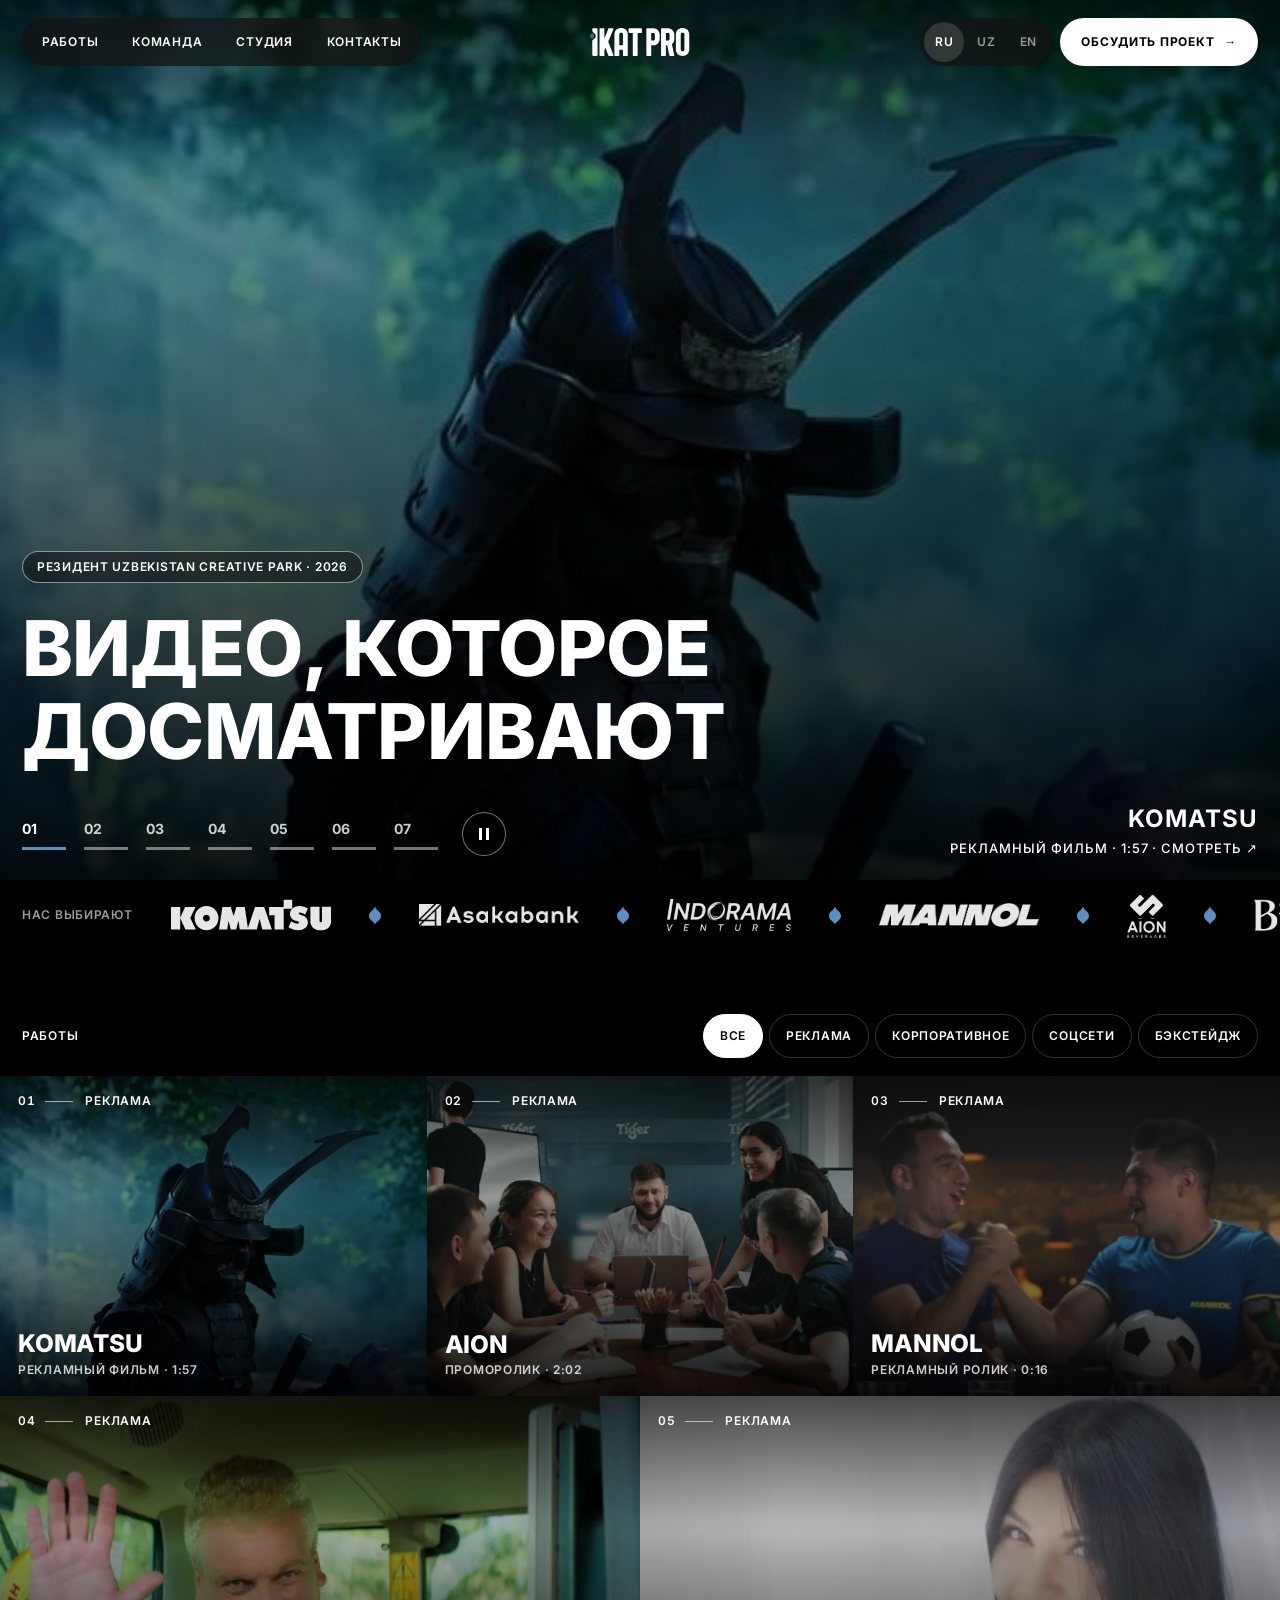
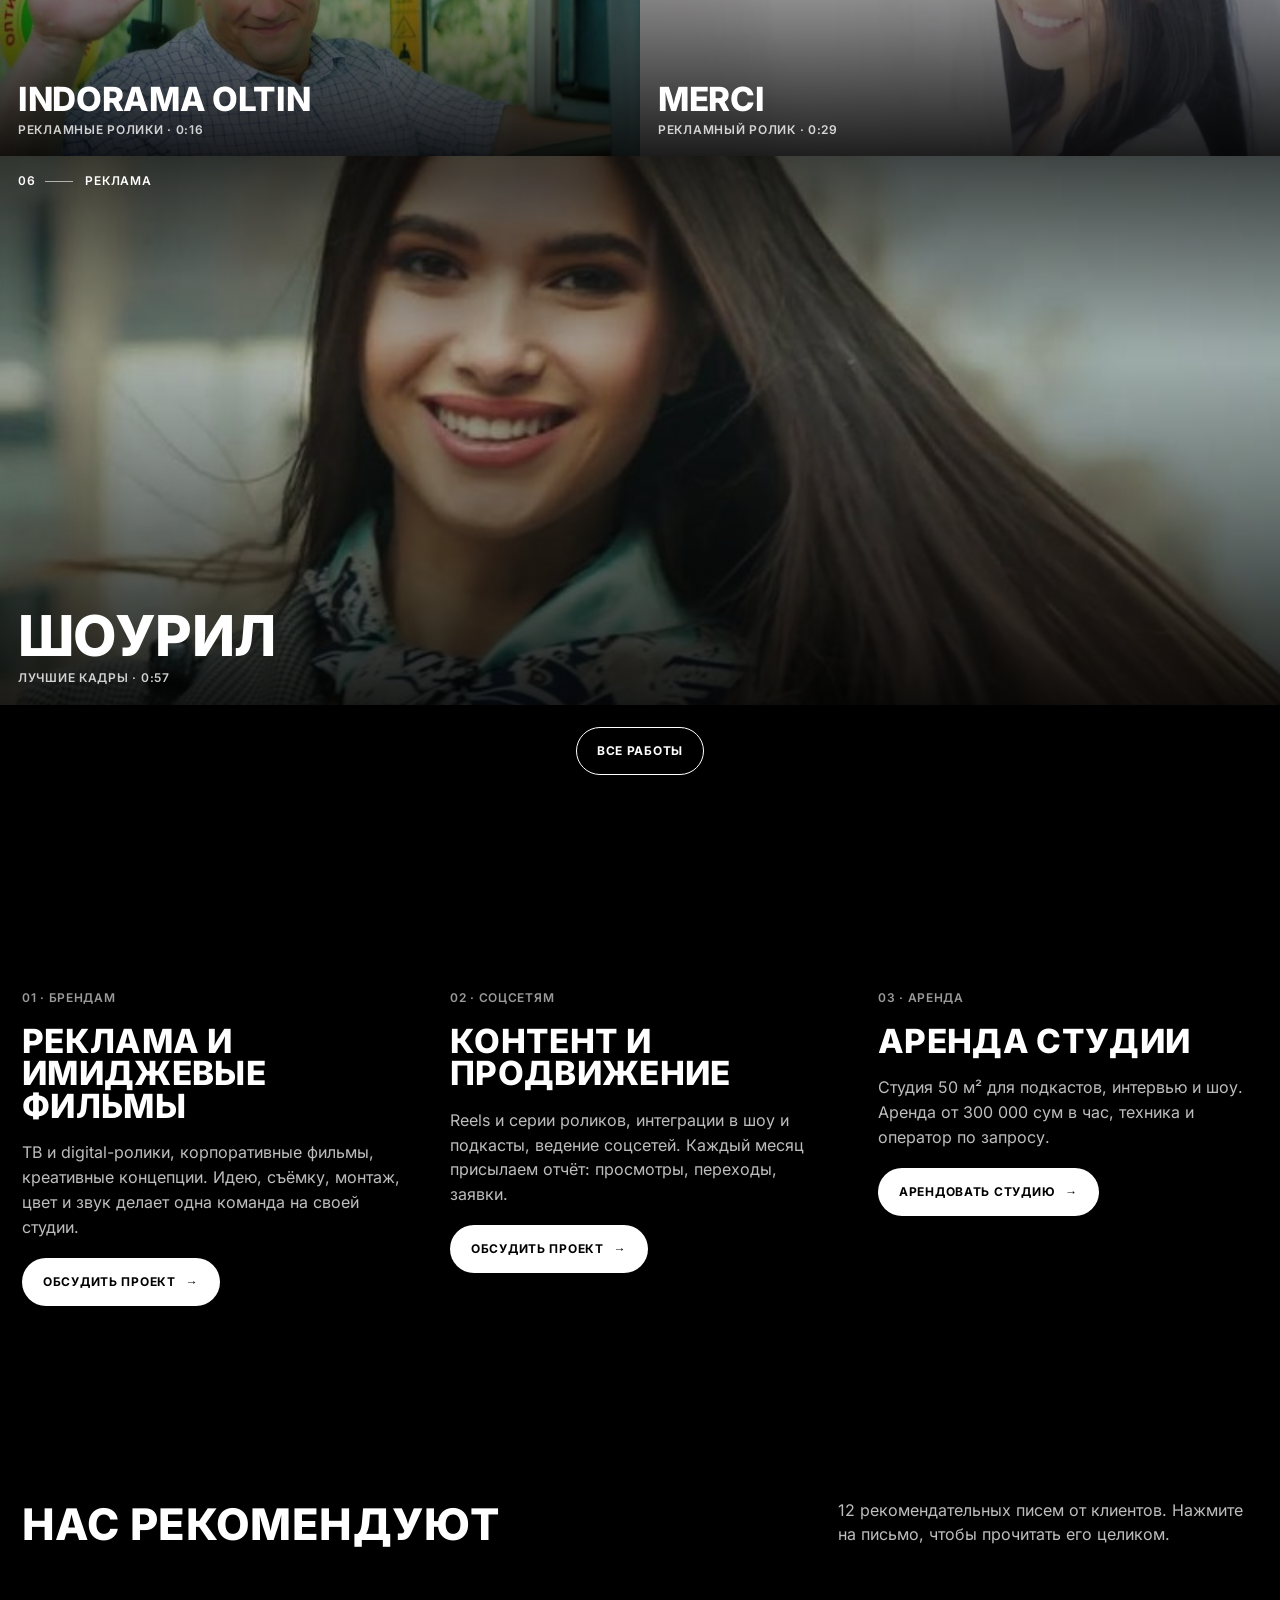
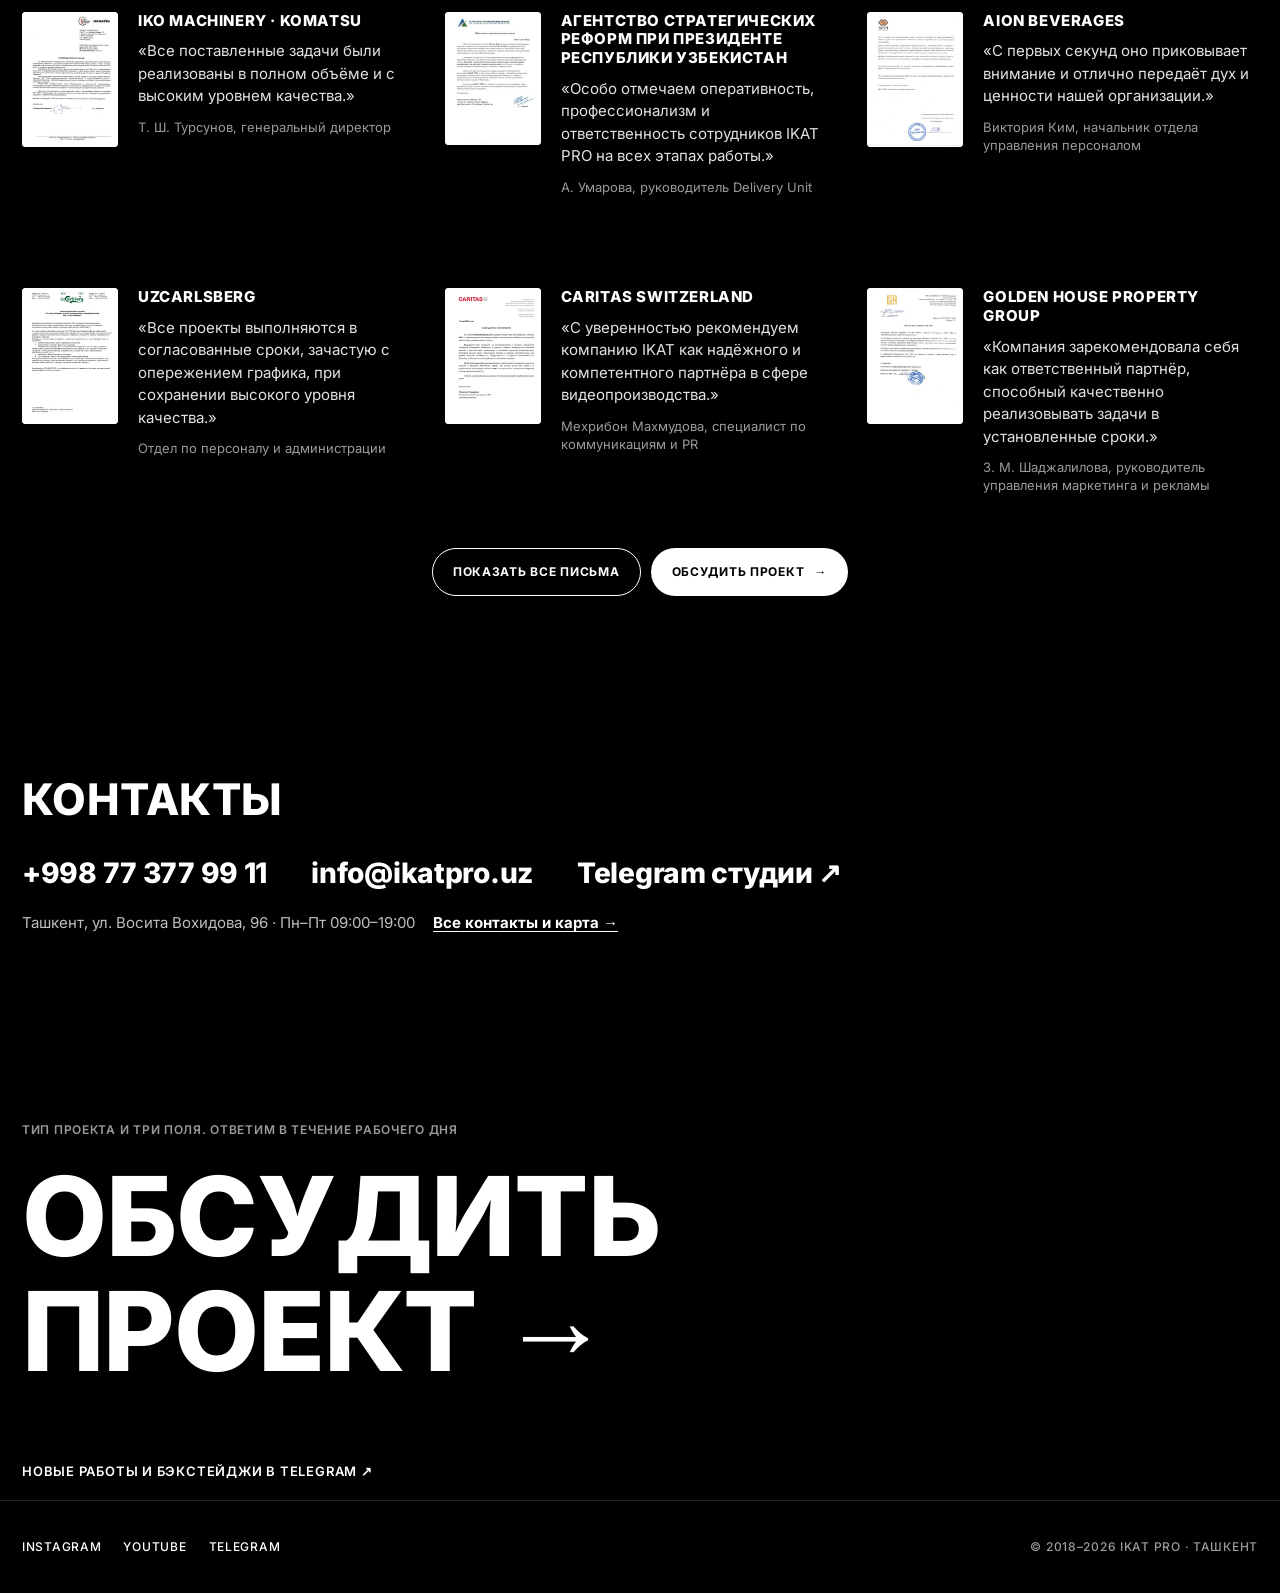
==== commit 20cbfca5: "Studio rates and specs, camera operator, dark theme everywhere, client logos, no divider lines" ====
--- a/index.html
+++ b/index.html
@@ -7,10 +7,10 @@
 <meta name="description" content="IKAT PRO: реклама, имиджевые фильмы и контент для соцсетей. Своя студия в Ташкенте, с 2018 года. Komatsu, Asakabank, Indorama, Mannol и другие.">
 <link rel="icon" href="assets/logo/favicon.svg" type="image/svg+xml">
 <link rel="preload" href="fonts/inter-cyrillic.woff2" as="font" type="font/woff2" crossorigin>
-<link rel="stylesheet" href="css/fonts.css?v=202611140200">
-<link rel="stylesheet" href="css/style.css?v=202611140200">
+<link rel="stylesheet" href="css/fonts.css?v=202611161306">
+<link rel="stylesheet" href="css/style.css?v=202611161306">
 </head>
-<body data-title="title.home" data-desc="desc.home">
+<body class="home" data-title="title.home" data-desc="desc.home">
 <a class="skip" href="#main" data-i18n="skip">К содержанию</a>
 
 <header class="hdr">
@@ -90,7 +90,7 @@
     <div class="dir rv">
       <span class="eyebrow" data-i18n="dir3.eyebrow">03 · Аренда</span>
       <h2 class="h2" data-i18n="dir3.title">Аренда студии</h2>
-      <p data-i18n="dir3.text">Своя студия в Ташкенте на ул. Восита Вохидова, 92. Снимайте у нас свои проекты: Пн–Сб, 10:00–19:00. Условия и свободные даты подскажет администратор.</p>
+      <p data-i18n="dir3.text">Студия 50 м² для подкастов, интервью и шоу. Аренда от 300 000 сум в час, техника и оператор по запросу.</p>
       <button type="button" class="btn btn-white" data-form="Аренда студии"><span data-i18n="dir3.btn">Арендовать студию</span> <span class="arr" aria-hidden="true">→</span></button>
     </div>
   </section>
@@ -116,15 +116,22 @@
       <a href="mailto:info@ikatpro.uz">info@ikatpro.uz</a>
       <a href="https://t.me/Ikat_pro_ad" target="_blank" rel="noopener" data-tg="contacts" data-i18n="c.tg">Telegram студии ↗</a>
     </div>
-    <p class="hc-note rv"><span data-i18n="c.address">Ташкент, ул. Восита Вохидова, 92 · Пн–Сб 10:00–19:00</span> <a href="contacts.html" data-i18n="hc.all">Все контакты и карта →</a></p>
+    <p class="hc-note rv"><span data-i18n="c.address">Ташкент, ул. Восита Вохидова, 96 · Пн–Пт 09:00–19:00</span> <a href="contacts.html" data-i18n="hc.all">Все контакты и карта →</a></p>
   </section>
 </main>
 
 <footer class="ftr">
-  <button type="button" class="ftr-big" data-form="">
-    <span class="eyebrow" data-i18n="ftr.eyebrow">Три поля, ответим в течение рабочего дня</span>
-    <span class="ftr-big-t" data-i18n-html="ftr.big">Обсудить<br>проект →</span>
-  </button>
+  <div class="ftr-top">
+    <button type="button" class="ftr-big" data-form="">
+      <span class="eyebrow" data-i18n="ftr.eyebrow">Тип проекта и три поля. Ответим в течение рабочего дня</span>
+      <span class="ftr-big-t" data-i18n-html="ftr.big">Обсудить<br>проект →</span>
+    </button>
+    <div class="ftr-info">
+      <a class="ftr-phone" href="tel:+998773779911" data-tg="footer">+998 77 377 99 11</a>
+      <a href="mailto:info@ikatpro.uz">info@ikatpro.uz</a>
+      <a href="contacts.html#map" data-i18n="c.address">Ташкент, ул. Восита Вохидова, 96 · Пн–Пт 09:00–19:00</a>
+    </div>
+  </div>
   <a class="ftr-tg cap" href="https://t.me/Ikat_pro_ad" target="_blank" rel="noopener" data-tg="footer" data-i18n="ftr.tg">Новые работы и бэкстейджи в Telegram ↗</a>
   <div class="ftr-bot cap">
     <div class="ftr-soc">
@@ -143,11 +150,11 @@
   <a href="contacts.html" data-i18n="nav.contacts">Контакты</a>
 </nav>
 
-<script src="data/works.js?v=202611140200"></script>
-<script src="data/letters.js?v=202611140200"></script>
-<script src="js/i18n.js?v=202611140200"></script>
-<script src="js/track.js?v=202611140200"></script>
-<script src="js/form.js?v=202611140200"></script>
-<script src="js/main.js?v=202611140200"></script>
+<script src="data/works.js?v=202611161306"></script>
+<script src="data/letters.js?v=202611161306"></script>
+<script src="js/i18n.js?v=202611161306"></script>
+<script src="js/track.js?v=202611161306"></script>
+<script src="js/form.js?v=202611161306"></script>
+<script src="js/main.js?v=202611161306"></script>
 </body>
 </html>
--- a/css/style.css
+++ b/css/style.css
@@ -3843,11 +3843,9 @@
 
 .person-lead {
   align-self: flex-start;
-  display: inline-flex;
-  align-items: center;
-  gap: 5px;
-  min-height: 44px;
-  margin-top: 2px;
+  display: block;
+  padding: 12px 0;
+  line-height: 1.4;
   color: #fff;
   font-size: 13px;
   font-weight: 600;
@@ -3876,8 +3874,7 @@
   }
 
   .person-lead {
-    min-height: 32px;
-    margin-top: 4px;
+    padding: 8px 0;
     color: #9a9a9a;
     font-size: 12px;
   }
@@ -3985,3 +3982,561 @@
     max-height: calc(100svh - 364px);
   }
 }
+
+.person-lead span:last-child {
+  white-space: nowrap;
+}
+
+/* ═══════════ Данные студии, тёмная тема везде, правки после теста на живом сайте ═══════════ */
+
+/* ——— Форма: кнопки идут за полями, поле «Задача» их не закрывает ——— */
+.form-actions {
+  position: static;
+  margin: 4px 0 0;
+  padding: 0;
+  background: none;
+}
+
+/* ——— Фильтры работ переносятся на вторую строку вместо прокрутки вбок ——— */
+@media (max-width: 760px) {
+  .filters {
+    flex-wrap: wrap;
+    width: auto;
+    margin: 0;
+    padding: 0;
+    overflow: visible;
+  }
+
+  .filters .chip {
+    min-height: 40px;
+    padding: 0 14px;
+  }
+}
+
+/* ——— Карта в тёмной теме ——— */
+.ct-map-box {
+  border-color: var(--line-3);
+  background: #111;
+}
+
+.ct-map-cover span {
+  background: #fff;
+  color: #000;
+}
+
+/* ——— Команда: плашка вместо фото, кнопка «написать» ——— */
+.person-ph,
+.tp-ph {
+  display: grid;
+  place-items: center;
+  background: #161616;
+  color: #5a5a5a;
+  font-size: 56px;
+  font-weight: 800;
+}
+
+.tp-ph {
+  position: absolute;
+  inset: 0;
+  font-size: 120px;
+  opacity: 0;
+  transition: opacity 0.6s ease;
+}
+
+.tp-ph.on {
+  opacity: 1;
+}
+
+@media (min-width: 1100px) {
+  .person-ph.person-img {
+    display: none;
+  }
+}
+
+button.person-lead {
+  padding: 12px 0;
+  border: 0;
+  background: none;
+  font: inherit;
+  font-size: 13px;
+  font-weight: 600;
+  text-align: left;
+  cursor: pointer;
+}
+
+@media (min-width: 1100px) {
+  button.person-lead {
+    padding: 8px 0;
+    font-size: 12px;
+  }
+}
+
+/* ——— Подвал: справа контакты ——— */
+.ftr-info {
+  display: flex;
+  flex-direction: column;
+  align-items: flex-start;
+  gap: 2px;
+  padding: 0 var(--pad) 40px;
+}
+
+.ftr-info a {
+  display: inline-flex;
+  align-items: center;
+  min-height: 44px;
+  color: var(--muted-2);
+  font-size: 16px;
+}
+
+.ftr-info a:hover {
+  color: var(--fg);
+  text-decoration: underline;
+  text-underline-offset: 4px;
+}
+
+.ftr-info .ftr-phone {
+  color: var(--fg);
+  font-size: clamp(22px, 2.2vw, 34px);
+  font-weight: 800;
+}
+
+@media (min-width: 1100px) {
+  .ftr-top {
+    display: grid;
+    grid-template-columns: minmax(0, 7fr) minmax(0, 4fr);
+    align-items: end;
+  }
+
+  .ftr-info {
+    padding: 80px var(--pad) 64px 0;
+  }
+}
+
+/* ——— Страница работы: общая шапка, строка «назад» под ней ——— */
+.wp-page .hdr {
+  background: rgba(0, 0, 0, 0.85);
+  -webkit-backdrop-filter: blur(12px);
+  backdrop-filter: blur(12px);
+  border-bottom: 1px solid var(--line);
+}
+
+.wp-bar {
+  display: flex;
+  align-items: center;
+  justify-content: space-between;
+  gap: 12px;
+  padding: 92px var(--pad) 8px;
+}
+
+.wp-bar .wp-back {
+  flex: 1;
+  padding-left: 0;
+  border-left: 0;
+}
+
+@media (max-width: 760px) {
+  .wp-bar {
+    padding-top: 78px;
+  }
+}
+
+@media (min-width: 761px) {
+  .player,
+  section:has(> .episodes) > .player {
+    max-height: calc(100svh - 370px);
+  }
+
+  section:has(> .episodes) > .player {
+    max-height: calc(100svh - 430px);
+  }
+}
+
+/* ——— Студия: цифры в первом экране ——— */
+.st-kpi {
+  display: grid;
+  grid-template-columns: repeat(2, minmax(0, 1fr));
+  gap: 0 24px;
+  margin: 40px 0 0;
+}
+
+.st-kpi div {
+  padding: 16px 0 18px;
+  border-top: 1px solid var(--line-3);
+}
+
+.st-kpi dt {
+  font-size: clamp(32px, 3.4vw, 52px);
+  font-weight: 800;
+  line-height: 1;
+  letter-spacing: -0.01em;
+}
+
+.st-kpi dd {
+  margin: 8px 0 0;
+  color: var(--muted-2);
+  font-size: 14px;
+  line-height: 1.4;
+}
+
+@media (min-width: 1100px) {
+  .st-hero {
+    display: grid;
+    grid-template-columns: minmax(0, 7fr) minmax(0, 5fr);
+    gap: 56px;
+    align-items: end;
+  }
+
+  .st-kpi {
+    margin: 0;
+  }
+}
+
+/* ——— Студия: площадка, техника, условия ——— */
+.st-facts {
+  grid-template-columns: repeat(4, minmax(0, 1fr));
+}
+
+.st-facts dd {
+  font-size: 16px;
+  font-weight: 600;
+  line-height: 1.45;
+}
+
+.st-sub {
+  margin: 48px 0 0;
+  font-size: 22px;
+  font-weight: 800;
+  text-transform: uppercase;
+}
+
+.st-eq,
+.st-cond {
+  grid-template-columns: repeat(3, minmax(0, 1fr));
+  margin-top: 20px;
+}
+
+/* ——— Тарифы ——— */
+.st-rates {
+  padding: 72px var(--pad) 72px;
+  border-top: 1px solid var(--line-3);
+}
+
+.tars {
+  display: grid;
+  grid-template-columns: repeat(4, minmax(0, 1fr));
+  gap: 12px;
+  margin-top: 40px;
+}
+
+.tar {
+  display: flex;
+  flex-direction: column;
+  gap: 12px;
+  padding: 24px;
+  border: 1px solid var(--line-3);
+  border-radius: 16px;
+  background: #0b0b0b;
+}
+
+.tar-main {
+  border-color: var(--accent-hi);
+  background: #0d141b;
+}
+
+.tar-head {
+  display: flex;
+  align-items: center;
+  justify-content: space-between;
+  gap: 8px;
+}
+
+.tar h3 {
+  margin: 0;
+  font-size: 15px;
+  font-weight: 800;
+  letter-spacing: 0.06em;
+}
+
+.tar-badge {
+  padding: 4px 10px;
+  border-radius: 999px;
+  background: var(--accent);
+  color: #fff;
+  font-size: 11px;
+  font-weight: 700;
+  letter-spacing: 0.04em;
+  text-transform: uppercase;
+}
+
+.tar-price {
+  margin: 4px 0 0;
+  font-size: clamp(22px, 1.9vw, 30px);
+  font-weight: 800;
+  line-height: 1.1;
+}
+
+.tar-desc {
+  margin: 0;
+  color: var(--muted-2);
+  font-size: 15px;
+  line-height: 1.5;
+}
+
+.tar-pack {
+  margin: auto 0 0;
+  padding-top: 12px;
+  border-top: 1px solid var(--line-3);
+  color: var(--muted-2);
+  font-size: 13px;
+  line-height: 1.5;
+}
+
+.tar .btn {
+  align-self: stretch;
+}
+
+.st-note {
+  margin: 16px 0 0;
+  color: var(--muted-2);
+  font-size: 15px;
+}
+
+.st-rates .where {
+  margin-top: 40px;
+}
+
+@media (max-width: 1100px) {
+  .tars {
+    grid-template-columns: repeat(2, minmax(0, 1fr));
+  }
+
+  .st-facts {
+    grid-template-columns: repeat(2, minmax(0, 1fr));
+  }
+
+  .st-eq,
+  .st-cond {
+    grid-template-columns: repeat(2, minmax(0, 1fr));
+  }
+}
+
+@media (max-width: 600px) {
+  .tars {
+    grid-template-columns: 1fr;
+  }
+
+  .st-eq,
+  .st-cond {
+    grid-template-columns: 1fr;
+  }
+
+  .st-rates {
+    padding: 56px var(--pad) 40px;
+  }
+}
+
+/* ——— Логотипы клиентов: без светлой плашки, чёрные SVG становятся белыми ——— */
+.client-logo:hover,
+.client-logo.np:hover {
+  background: transparent;
+}
+
+.client-logo.fx-inv .cl-w {
+  filter: invert(1);
+}
+
+.client-logo.fx-white .cl-w {
+  filter: brightness(0) invert(1);
+}
+
+.client-logo:not(:has(.cl-c)):hover .cl-w {
+  opacity: 1;
+}
+
+/* ——— Главная: контакты без разделительных линий; в подвале те же данные не повторяются ——— */
+.hc-row {
+  padding: 0;
+  border: 0;
+}
+
+.hc-note {
+  padding-top: 4px;
+}
+
+.home .ftr-info {
+  display: none;
+}
+
+.home .ftr-top {
+  display: block;
+}
+
+/* Подвал: строка Telegram идёт сразу под «Обсудить проект», линия только перед нижней строкой. */
+.ftr-tg {
+  border-top: 0;
+}
+
+/* ═══════════ Без разделительных линий ═══════════
+   Блоки отделяет воздух, крупный заголовок и подложка карточки, как на night.co.
+   Линии остались только у полей формы, кнопок-контуров и у нижней строки подвала. */
+
+.clients,
+.clients-label,
+.dirs,
+.dir,
+.dir + .dir,
+.letters,
+.letters-grid,
+.letter,
+.letter:nth-child(2n),
+.contacts,
+.contacts.hc,
+.ftr,
+.light .ftr,
+.team-gt,
+.team-photo,
+.about-cols,
+.about-col,
+.about-col + .about-col,
+.st-space,
+.st-rates,
+.st-kpi div,
+.st-facts div,
+.ct-facts div,
+.where,
+.tar,
+.tar-main,
+.tar-pack,
+.contact-grid,
+.contact,
+.light .contact-grid,
+.ct-map,
+.ct-map-box,
+.ct-jobs,
+.wp-page .hdr {
+  border: 0;
+}
+
+/* Ритм секций: вместо линии между блоками — большой отступ. */
+.dirs,
+.letters,
+.contacts,
+.st-space,
+.st-rates,
+.ct-map {
+  padding-top: 120px;
+}
+
+.about-cols {
+  gap: 48px;
+}
+
+.about-col,
+.about-col + .about-col {
+  padding: 28px 0 0;
+}
+
+.dirs {
+  gap: 48px;
+}
+
+.dir,
+.dir + .dir {
+  padding-left: 0;
+  padding-right: 0;
+}
+
+.letters-grid {
+  gap: 40px 32px;
+}
+
+.letter,
+.letter:nth-child(2n) {
+  padding-left: 0;
+  padding-right: 0;
+}
+
+.contact-grid {
+  gap: 40px;
+}
+
+/* Пары «подпись — значение» держатся отступами. */
+.st-kpi,
+.st-facts {
+  row-gap: 28px;
+}
+
+.st-kpi div,
+.st-facts div,
+.ct-facts div {
+  padding-top: 0;
+}
+
+.ct-facts {
+  display: grid;
+  gap: 18px;
+}
+
+.team-gt {
+  padding-top: 0;
+}
+
+.team-group + .team-group {
+  margin-top: 64px;
+}
+
+/* Карточки тарифов и портрет — подложкой, без рамки. */
+.tar {
+  background: #101010;
+}
+
+.tar-main {
+  background: #0f1d2b;
+}
+
+.tar-pack {
+  padding-top: 0;
+}
+
+.team-photo {
+  background: #101010;
+}
+
+.ct-jobs {
+  padding-top: 0;
+}
+
+@media (max-width: 860px) {
+  .dirs,
+  .letters,
+  .contacts,
+  .st-space,
+  .st-rates,
+  .ct-map {
+    padding-top: 80px;
+  }
+
+  .about-cols,
+  .dirs {
+    gap: 36px;
+  }
+
+  .contact {
+    padding-bottom: 0;
+  }
+
+  .letters-grid {
+    gap: 28px;
+  }
+}
+
+.letter:nth-child(3n + 2),
+.letter:nth-child(3n + 3) {
+  padding-left: 0;
+  border-left: 0;
+}
+
+.dirs {
+  padding-left: var(--pad);
+  padding-right: var(--pad);
+}
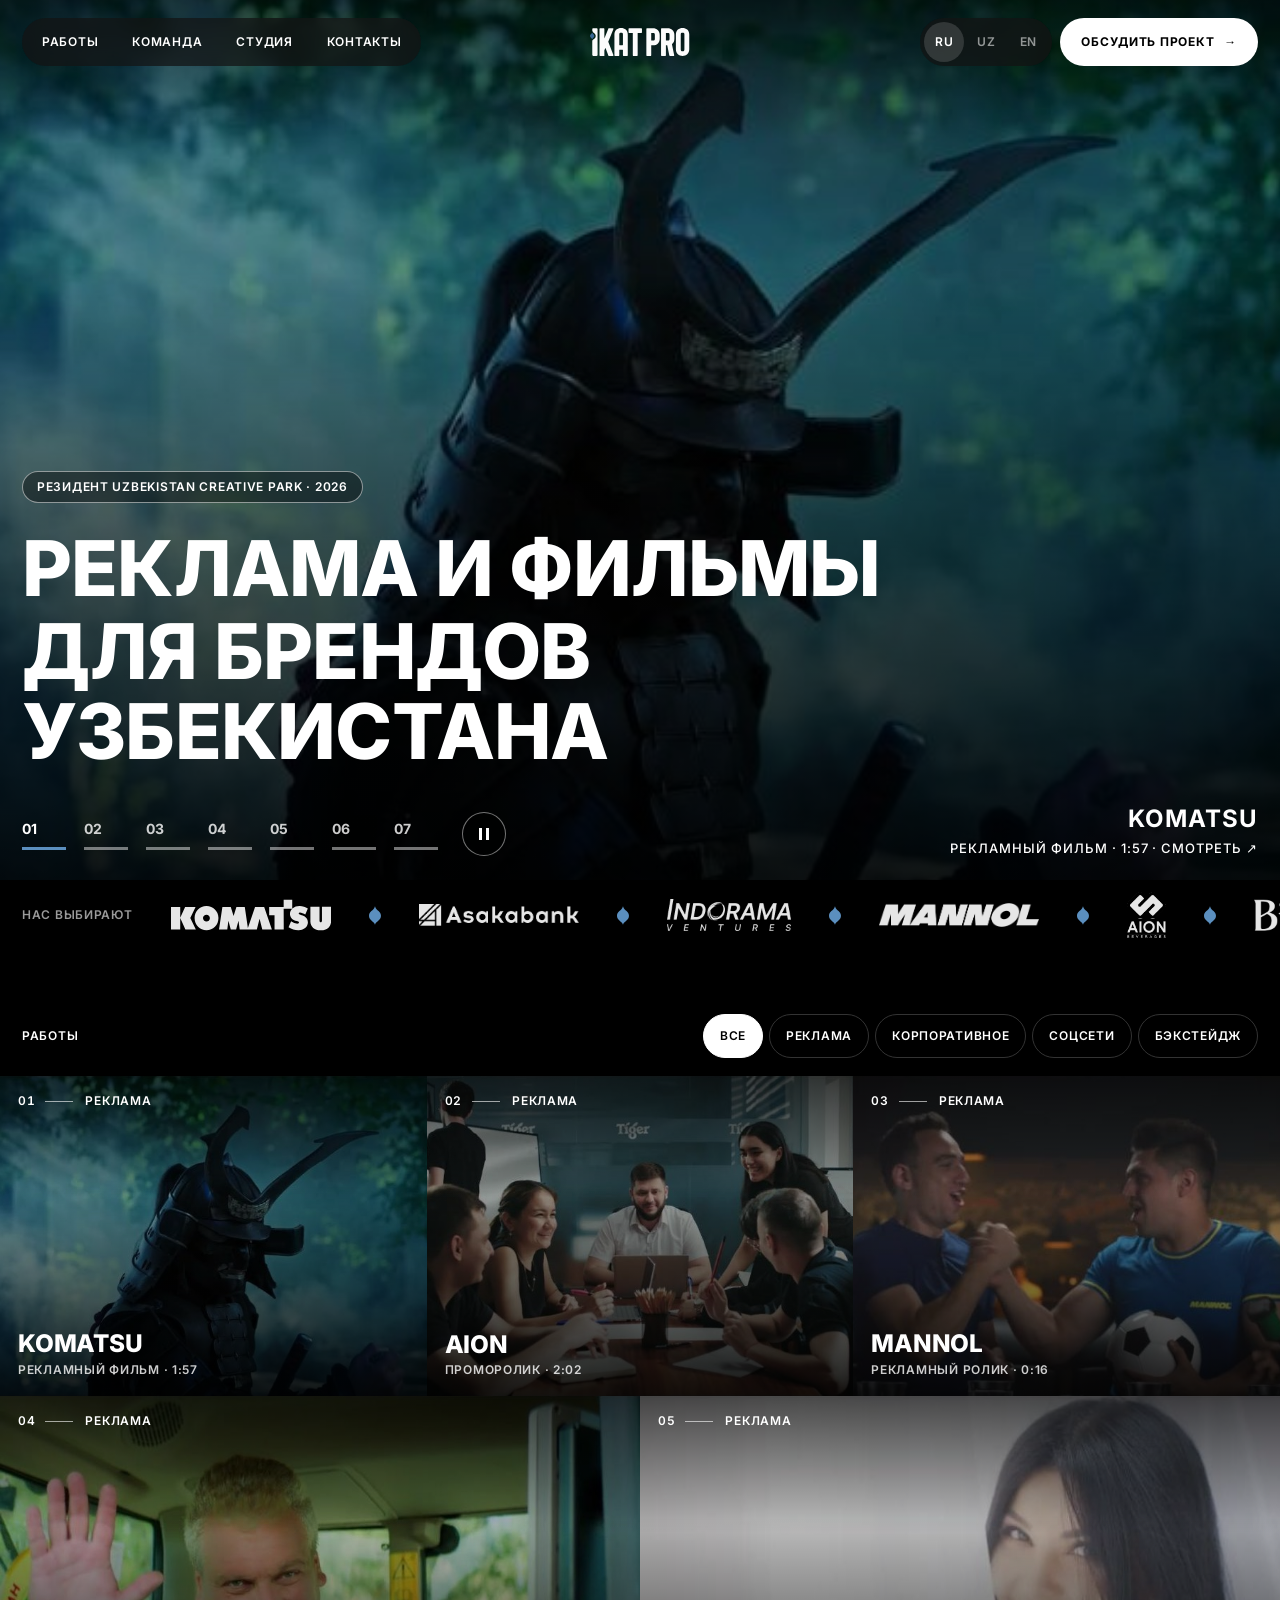
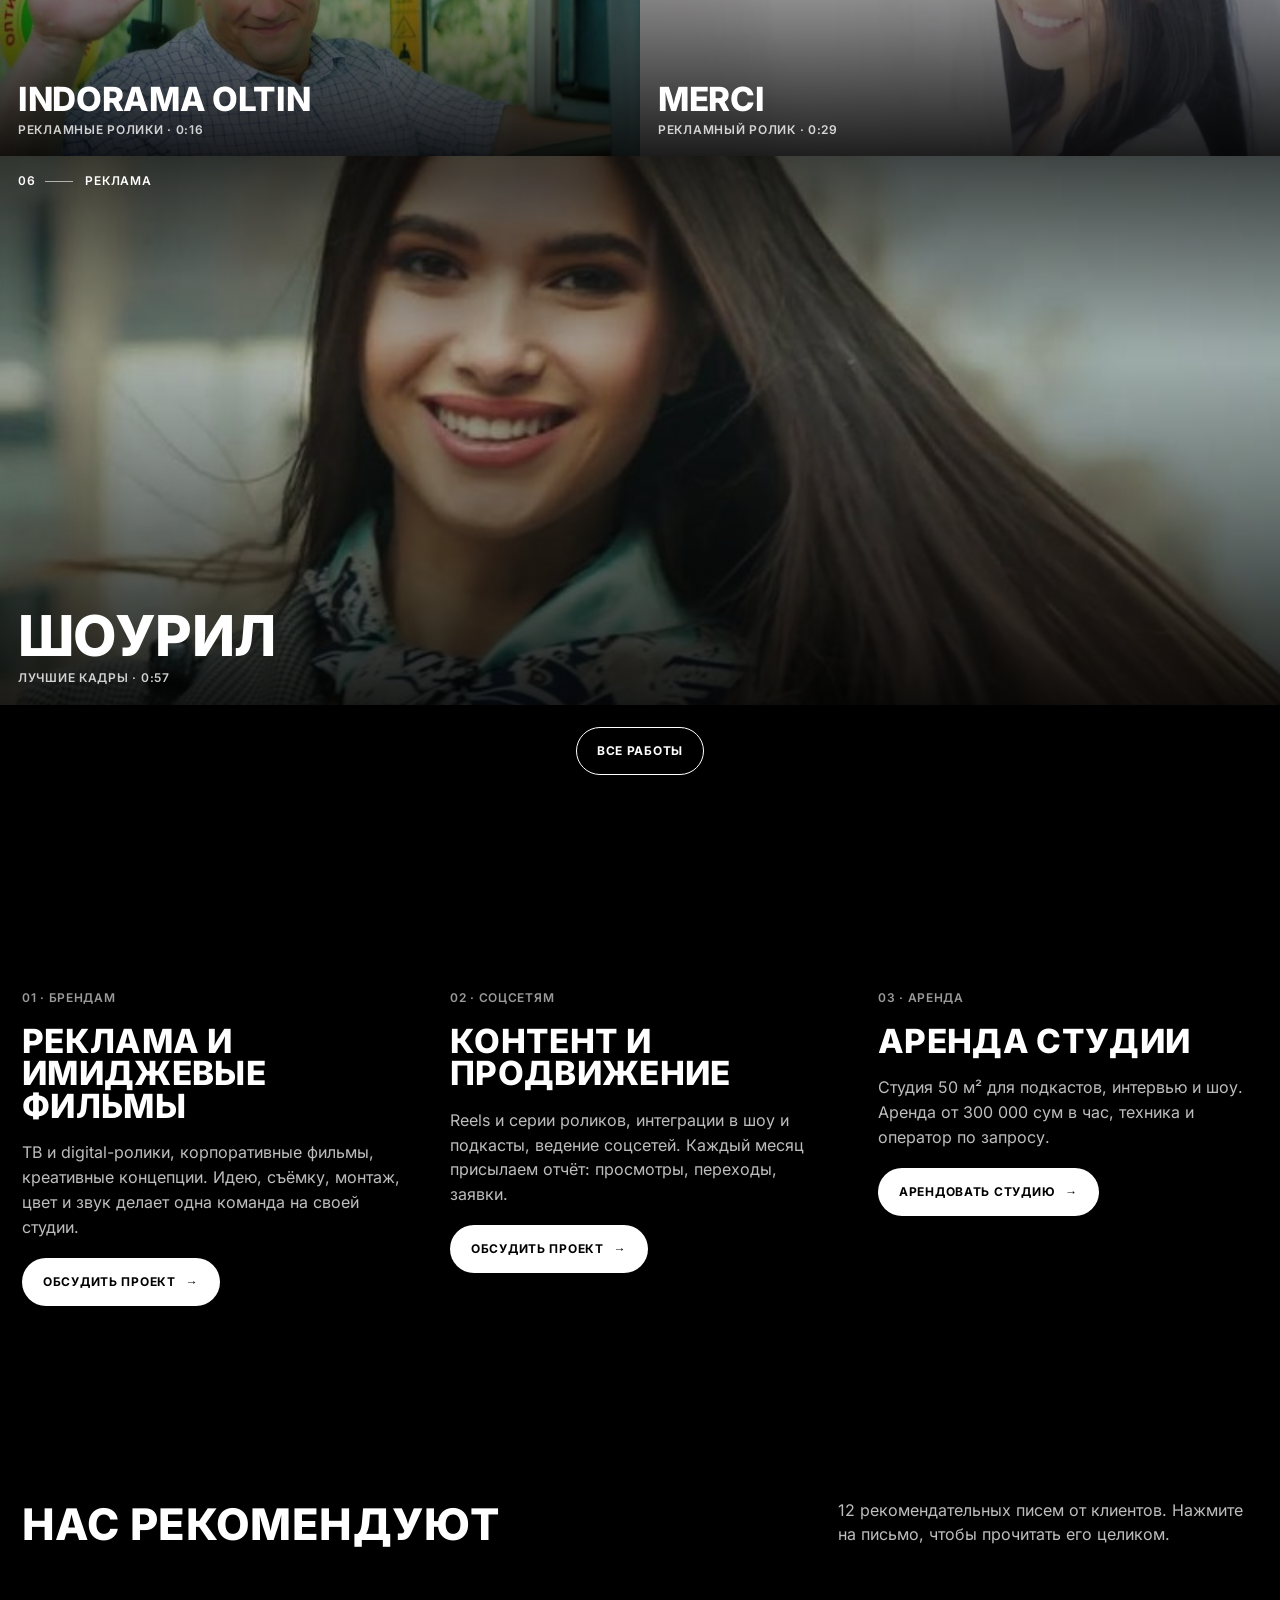
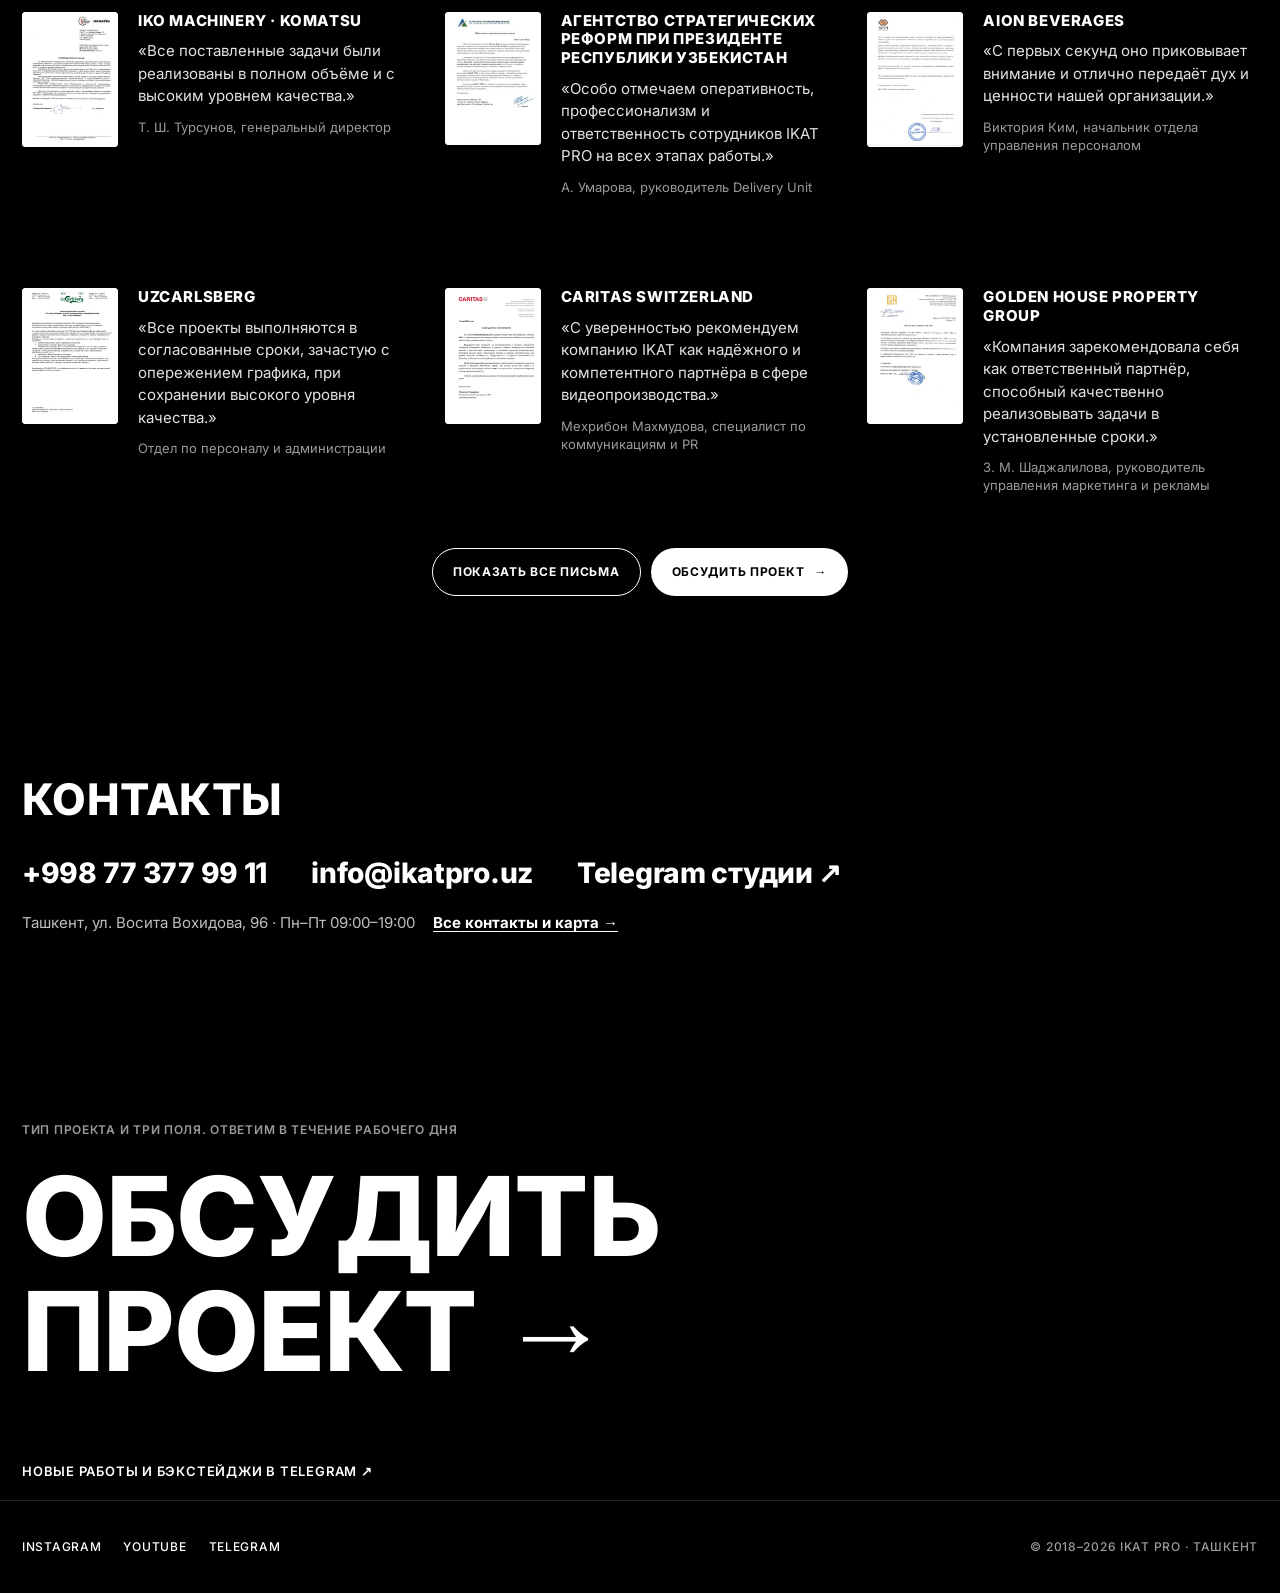
==== commit 75342a77: "Cache-busting for client logos, white Rozmetov logo" ====
--- a/index.html
+++ b/index.html
@@ -7,8 +7,8 @@
 <meta name="description" content="IKAT PRO: реклама, имиджевые фильмы и контент для соцсетей. Своя студия в Ташкенте, с 2018 года. Komatsu, Asakabank, Indorama, Mannol и другие.">
 <link rel="icon" href="assets/logo/favicon.svg" type="image/svg+xml">
 <link rel="preload" href="fonts/inter-cyrillic.woff2" as="font" type="font/woff2" crossorigin>
-<link rel="stylesheet" href="css/fonts.css?v=202611161306">
-<link rel="stylesheet" href="css/style.css?v=202611161306">
+<link rel="stylesheet" href="css/fonts.css?v=202611161318">
+<link rel="stylesheet" href="css/style.css?v=202611161318">
 </head>
 <body class="home" data-title="title.home" data-desc="desc.home">
 <a class="skip" href="#main" data-i18n="skip">К содержанию</a>
@@ -150,11 +150,11 @@
   <a href="contacts.html" data-i18n="nav.contacts">Контакты</a>
 </nav>
 
-<script src="data/works.js?v=202611161306"></script>
-<script src="data/letters.js?v=202611161306"></script>
-<script src="js/i18n.js?v=202611161306"></script>
-<script src="js/track.js?v=202611161306"></script>
-<script src="js/form.js?v=202611161306"></script>
-<script src="js/main.js?v=202611161306"></script>
+<script src="data/works.js?v=202611161318"></script>
+<script src="data/letters.js?v=202611161318"></script>
+<script src="js/i18n.js?v=202611161318"></script>
+<script src="js/track.js?v=202611161318"></script>
+<script src="js/form.js?v=202611161318"></script>
+<script src="js/main.js?v=202611161318"></script>
 </body>
 </html>
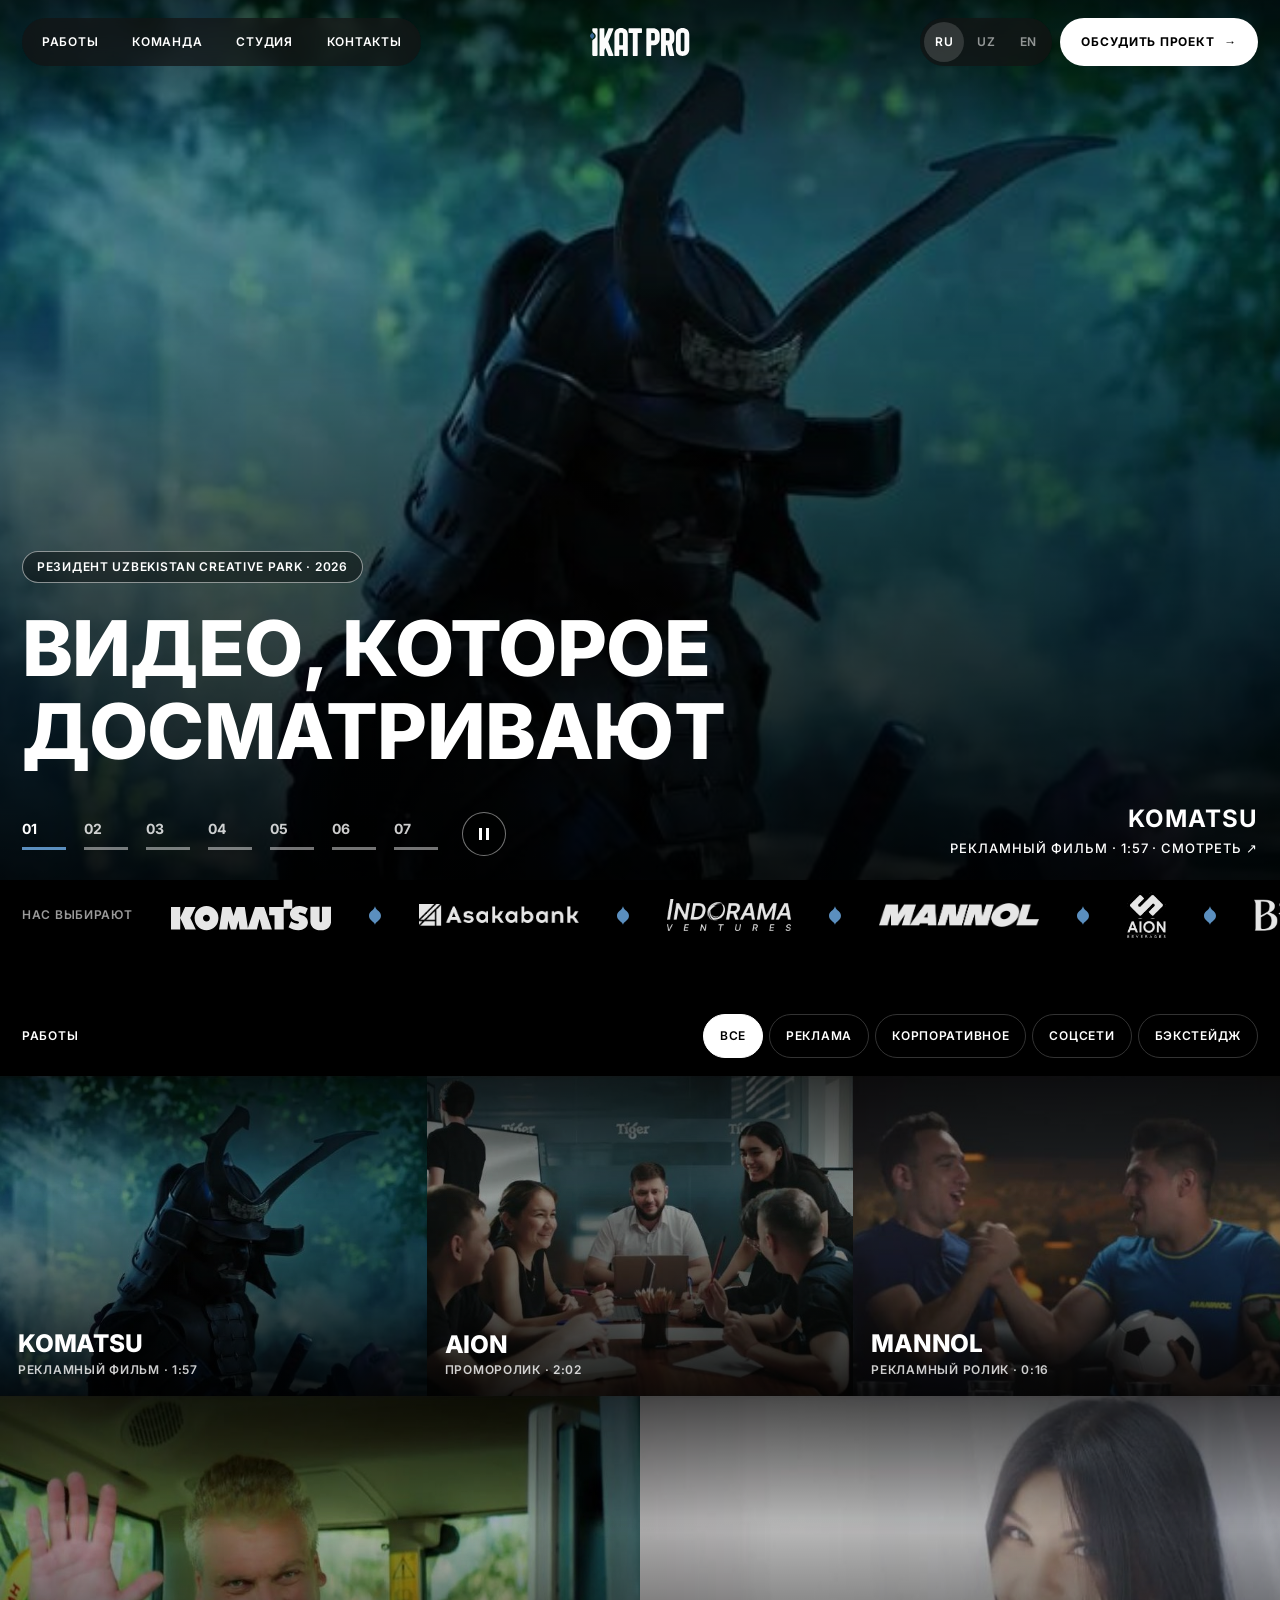
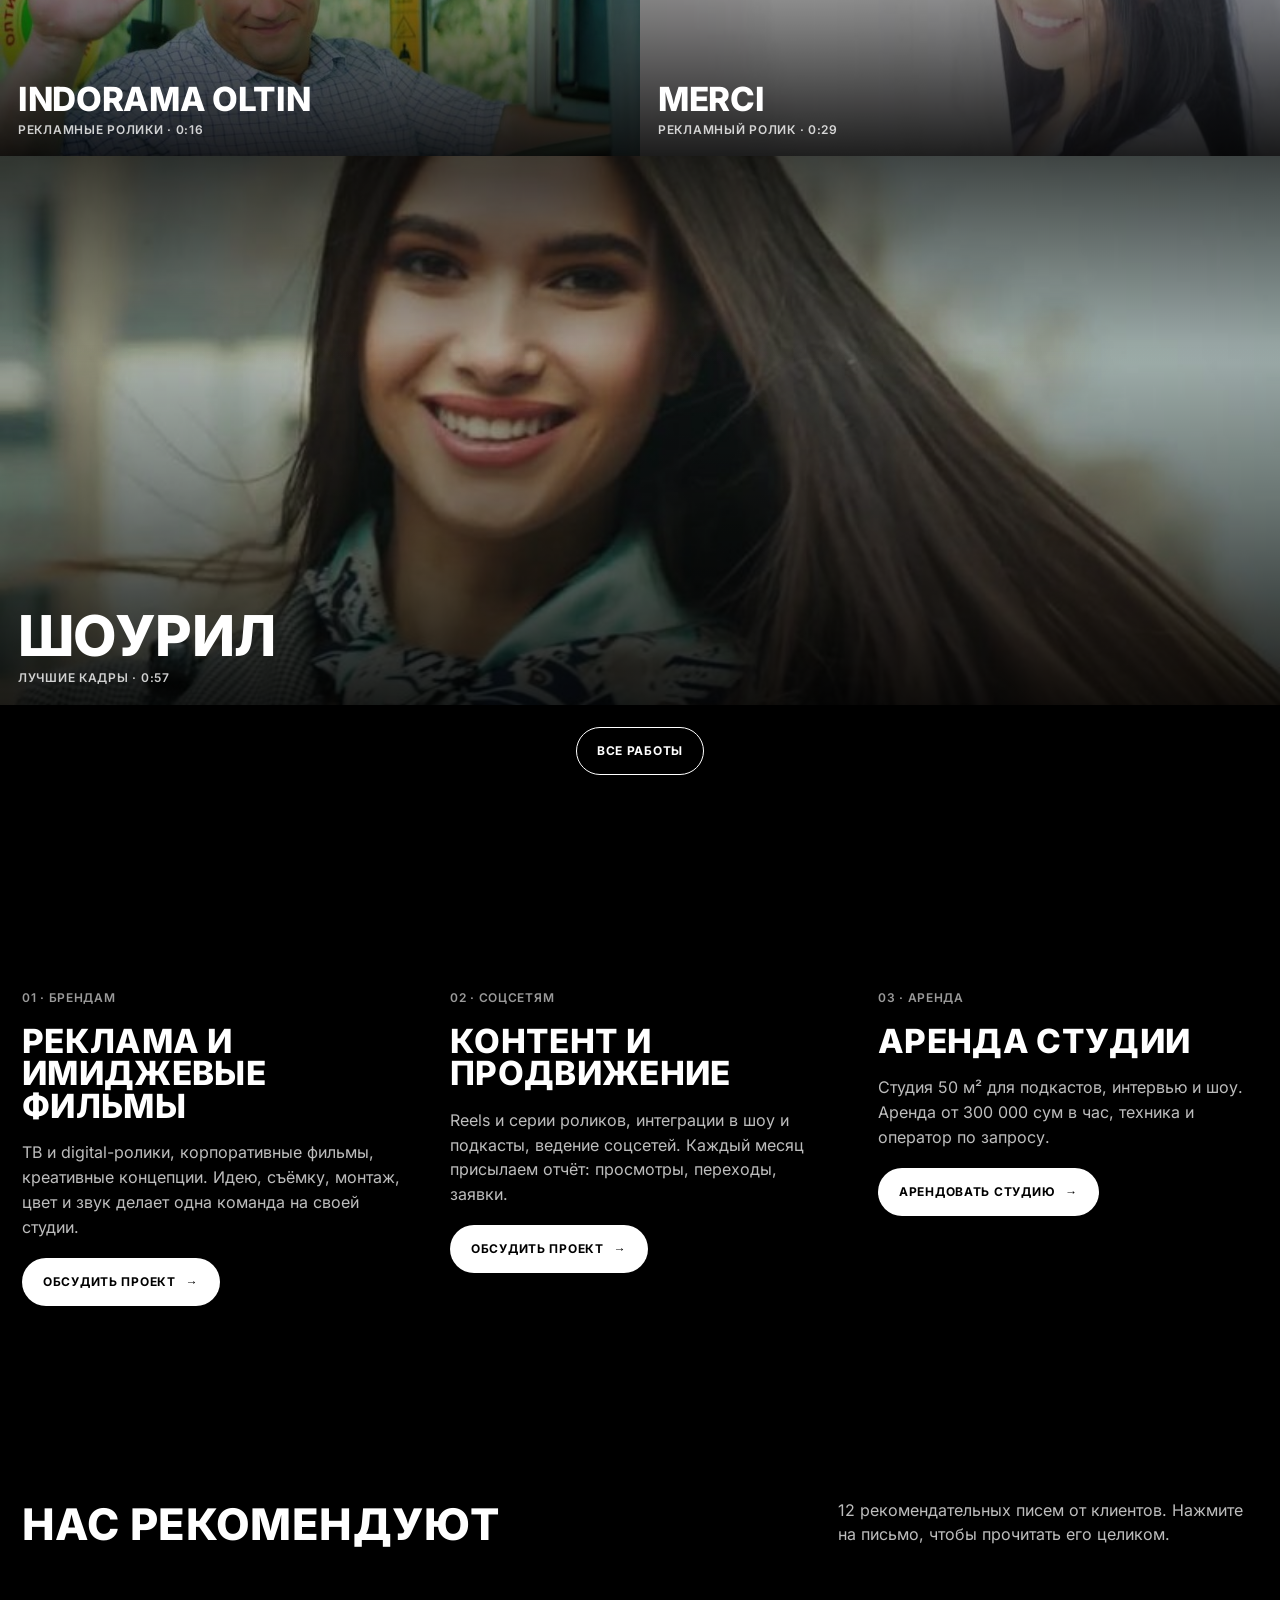
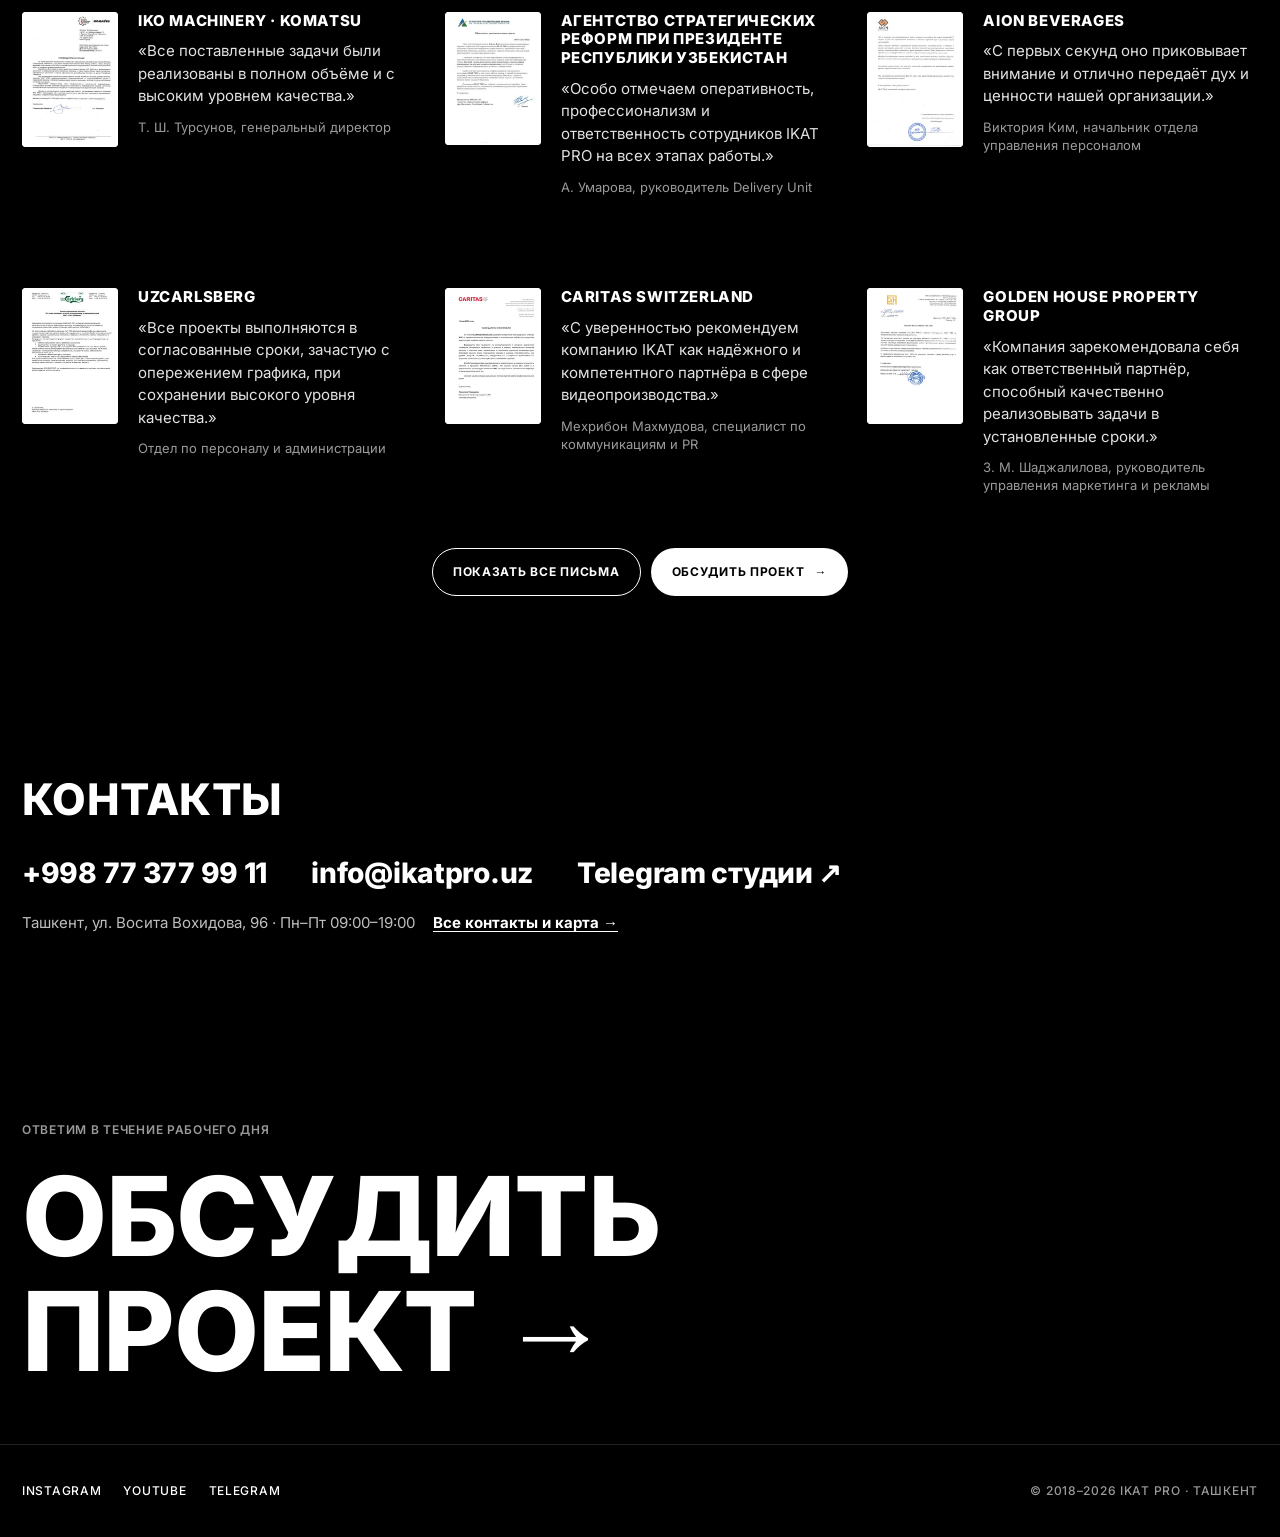
==== commit bc14605f: "Remove careers line, footer Telegram duplicate and tile labels" ====
--- a/index.html
+++ b/index.html
@@ -7,8 +7,8 @@
 <meta name="description" content="IKAT PRO: реклама, имиджевые фильмы и контент для соцсетей. Своя студия в Ташкенте, с 2018 года. Komatsu, Asakabank, Indorama, Mannol и другие.">
 <link rel="icon" href="assets/logo/favicon.svg" type="image/svg+xml">
 <link rel="preload" href="fonts/inter-cyrillic.woff2" as="font" type="font/woff2" crossorigin>
-<link rel="stylesheet" href="css/fonts.css?v=202611161318">
-<link rel="stylesheet" href="css/style.css?v=202611161318">
+<link rel="stylesheet" href="css/fonts.css?v=202611161607">
+<link rel="stylesheet" href="css/style.css?v=202611161607">
 </head>
 <body class="home" data-title="title.home" data-desc="desc.home">
 <a class="skip" href="#main" data-i18n="skip">К содержанию</a>
@@ -123,7 +123,7 @@
 <footer class="ftr">
   <div class="ftr-top">
     <button type="button" class="ftr-big" data-form="">
-      <span class="eyebrow" data-i18n="ftr.eyebrow">Тип проекта и три поля. Ответим в течение рабочего дня</span>
+      <span class="eyebrow" data-i18n="ftr.eyebrow">Ответим в течение рабочего дня</span>
       <span class="ftr-big-t" data-i18n-html="ftr.big">Обсудить<br>проект →</span>
     </button>
     <div class="ftr-info">
@@ -132,7 +132,6 @@
       <a href="contacts.html#map" data-i18n="c.address">Ташкент, ул. Восита Вохидова, 96 · Пн–Пт 09:00–19:00</a>
     </div>
   </div>
-  <a class="ftr-tg cap" href="https://t.me/Ikat_pro_ad" target="_blank" rel="noopener" data-tg="footer" data-i18n="ftr.tg">Новые работы и бэкстейджи в Telegram ↗</a>
   <div class="ftr-bot cap">
     <div class="ftr-soc">
       <a href="https://www.instagram.com/ikat.pro" target="_blank" rel="noopener">Instagram</a>
@@ -150,11 +149,11 @@
   <a href="contacts.html" data-i18n="nav.contacts">Контакты</a>
 </nav>
 
-<script src="data/works.js?v=202611161318"></script>
-<script src="data/letters.js?v=202611161318"></script>
-<script src="js/i18n.js?v=202611161318"></script>
-<script src="js/track.js?v=202611161318"></script>
-<script src="js/form.js?v=202611161318"></script>
-<script src="js/main.js?v=202611161318"></script>
+<script src="data/works.js?v=202611161607"></script>
+<script src="data/letters.js?v=202611161607"></script>
+<script src="js/i18n.js?v=202611161607"></script>
+<script src="js/track.js?v=202611161607"></script>
+<script src="js/form.js?v=202611161607"></script>
+<script src="js/main.js?v=202611161607"></script>
 </body>
 </html>
--- a/css/style.css
+++ b/css/style.css
@@ -4363,11 +4363,14 @@
   padding-top: 4px;
 }
 
-.home .ftr-info {
+/* Главная и «Контакты» уже показывают телефон, почту и адрес выше, подвал их не повторяет. */
+.home .ftr-info,
+.ct-page .ftr-info {
   display: none;
 }
 
-.home .ftr-top {
+.home .ftr-top,
+.ct-page .ftr-top {
   display: block;
 }
 
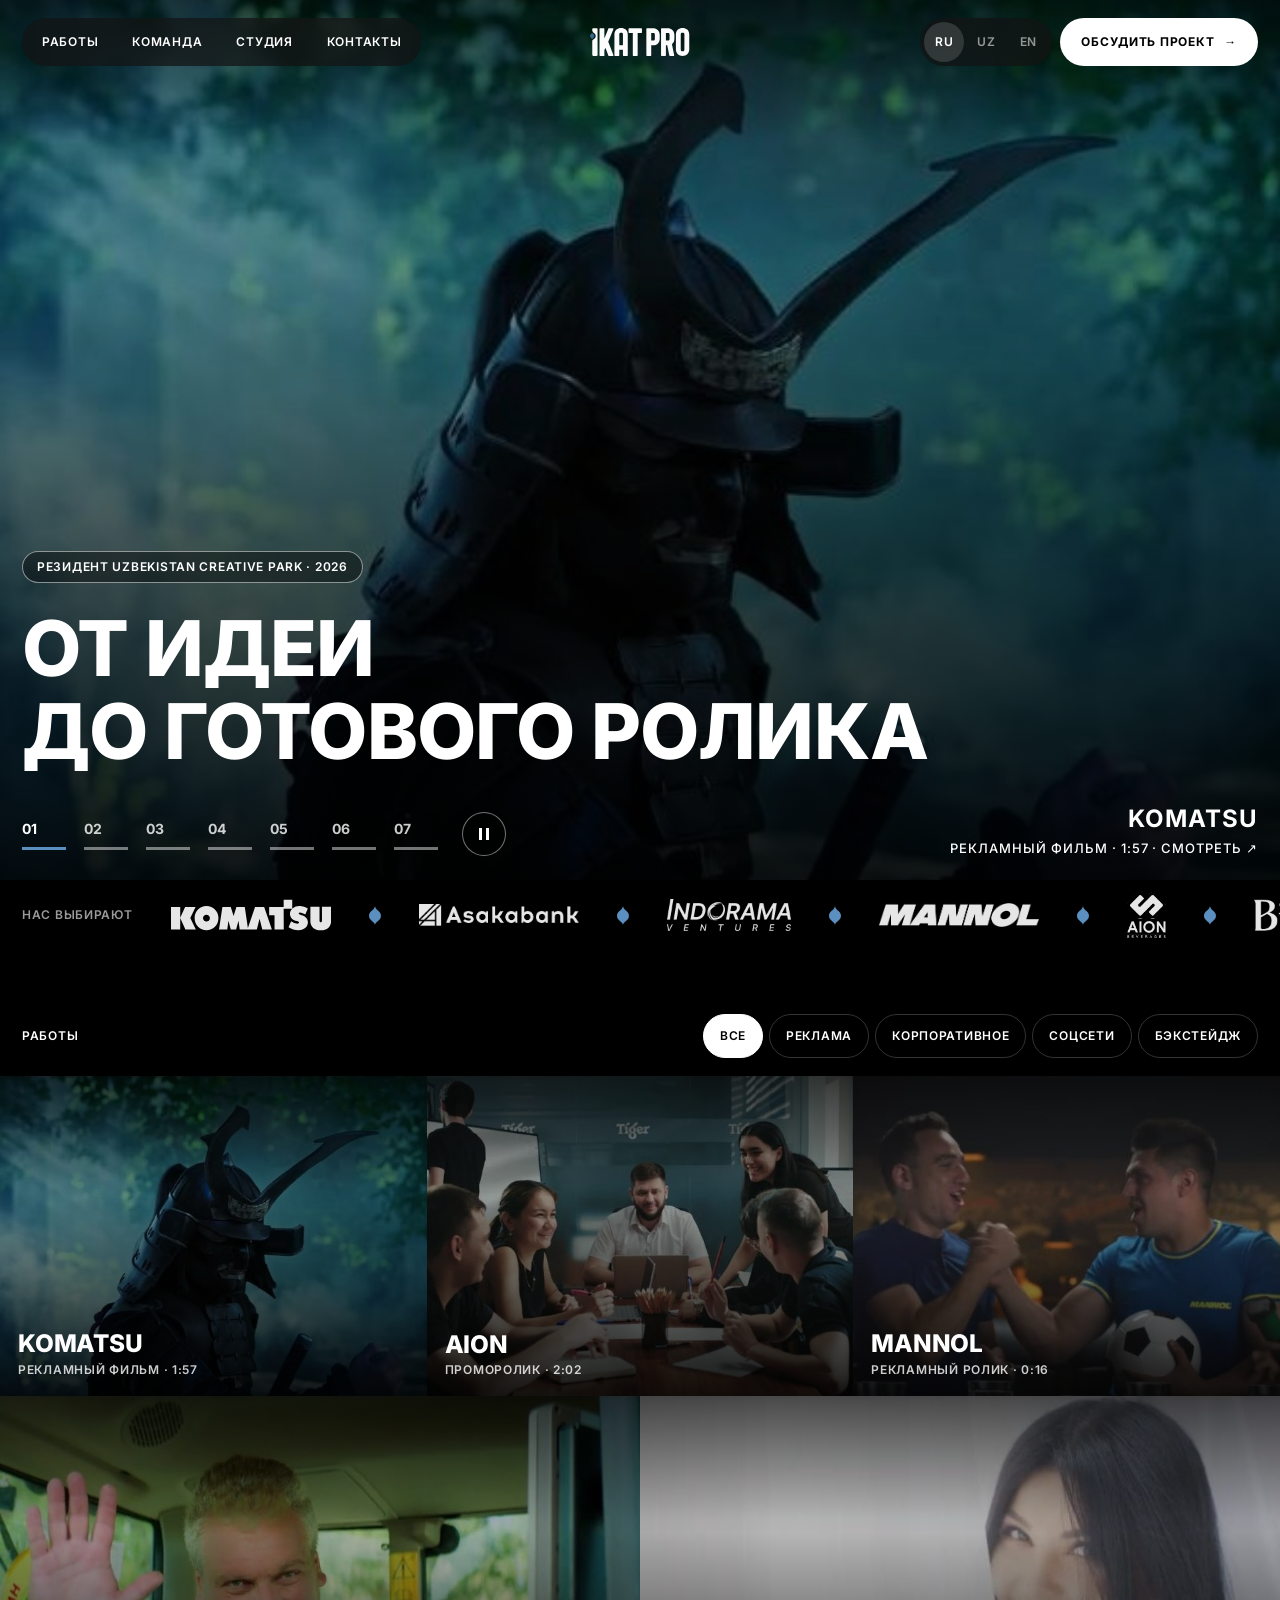
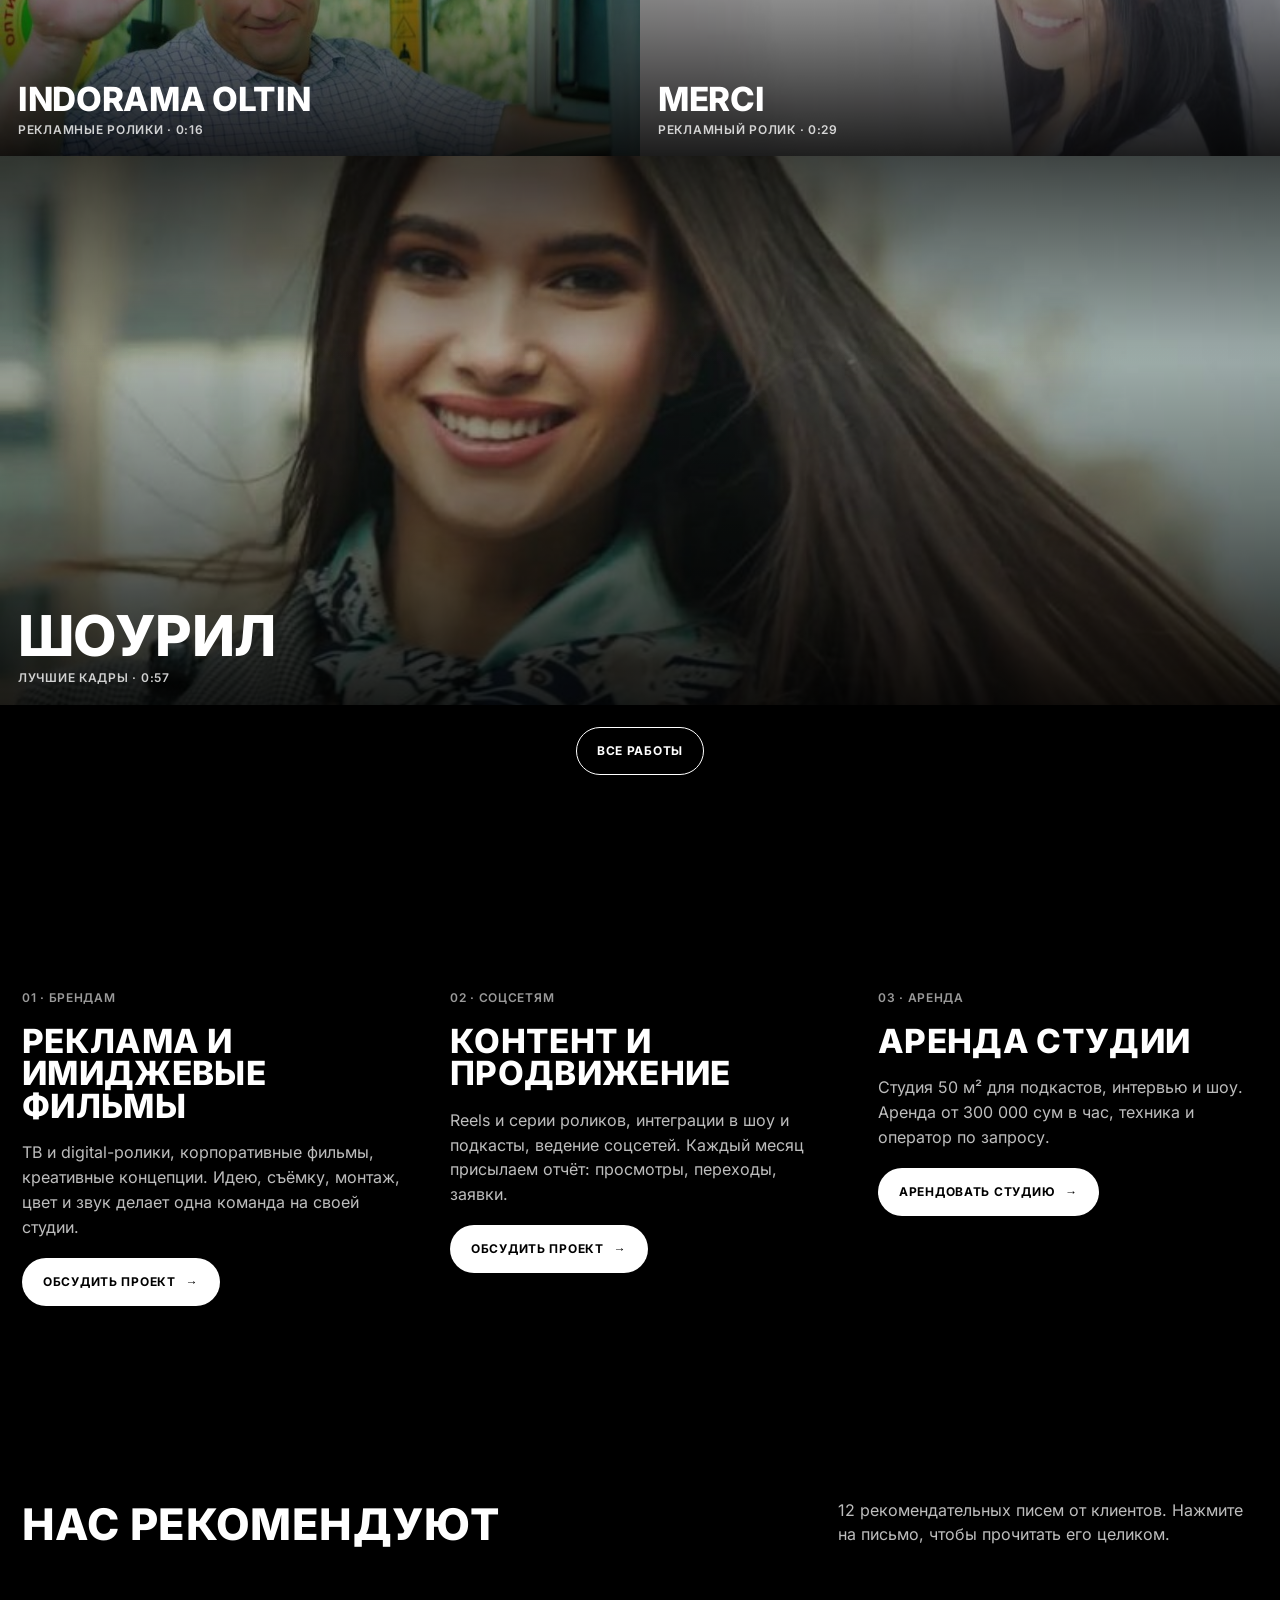
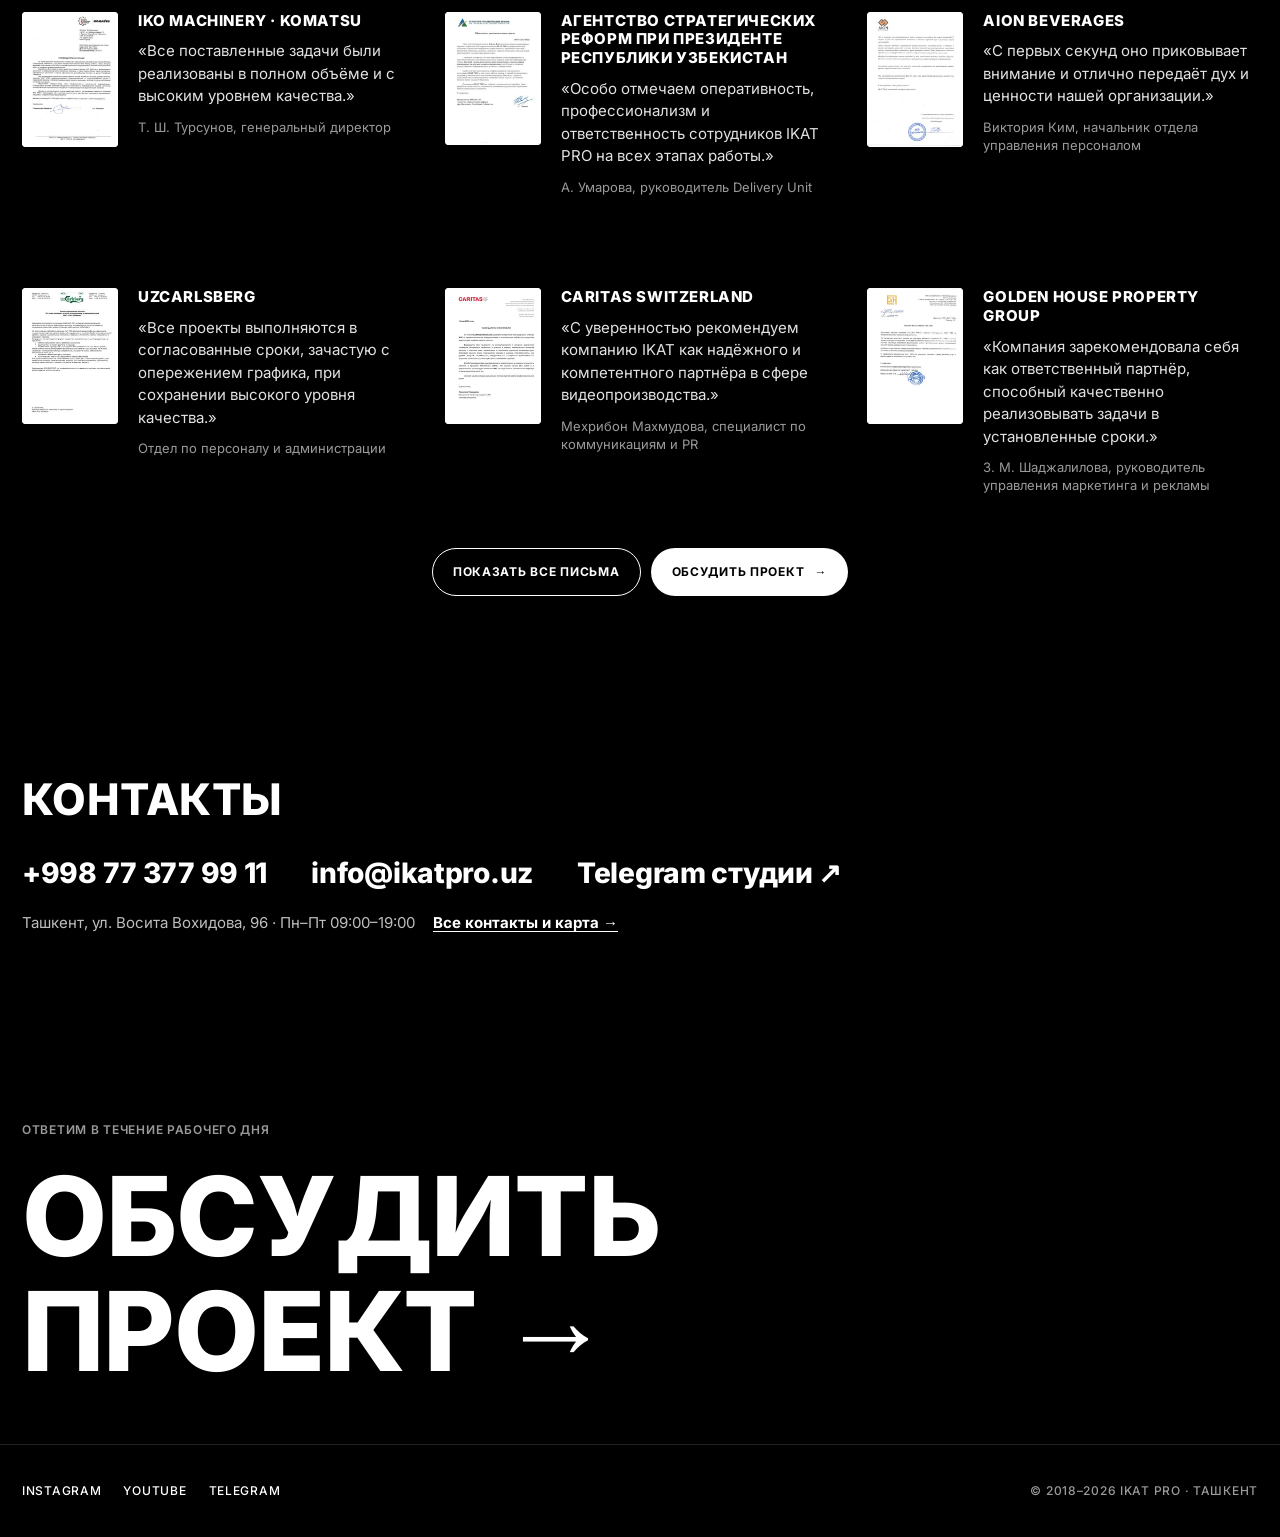
==== commit 379b0877: "Studio page as a rental page with collapsible details; drop repeated Telegram links and form hint" ====
--- a/index.html
+++ b/index.html
@@ -7,8 +7,8 @@
 <meta name="description" content="IKAT PRO: реклама, имиджевые фильмы и контент для соцсетей. Своя студия в Ташкенте, с 2018 года. Komatsu, Asakabank, Indorama, Mannol и другие.">
 <link rel="icon" href="assets/logo/favicon.svg" type="image/svg+xml">
 <link rel="preload" href="fonts/inter-cyrillic.woff2" as="font" type="font/woff2" crossorigin>
-<link rel="stylesheet" href="css/fonts.css?v=202611161607">
-<link rel="stylesheet" href="css/style.css?v=202611161607">
+<link rel="stylesheet" href="css/fonts.css?v=202611161923">
+<link rel="stylesheet" href="css/style.css?v=202611161923">
 </head>
 <body class="home" data-title="title.home" data-desc="desc.home">
 <a class="skip" href="#main" data-i18n="skip">К содержанию</a>
@@ -149,11 +149,11 @@
   <a href="contacts.html" data-i18n="nav.contacts">Контакты</a>
 </nav>
 
-<script src="data/works.js?v=202611161607"></script>
-<script src="data/letters.js?v=202611161607"></script>
-<script src="js/i18n.js?v=202611161607"></script>
-<script src="js/track.js?v=202611161607"></script>
-<script src="js/form.js?v=202611161607"></script>
-<script src="js/main.js?v=202611161607"></script>
+<script src="data/works.js?v=202611161923"></script>
+<script src="data/letters.js?v=202611161923"></script>
+<script src="js/i18n.js?v=202611161923"></script>
+<script src="js/track.js?v=202611161923"></script>
+<script src="js/form.js?v=202611161923"></script>
+<script src="js/main.js?v=202611161923"></script>
 </body>
 </html>
--- a/css/style.css
+++ b/css/style.css
@@ -4543,3 +4543,127 @@
   padding-left: var(--pad);
   padding-right: var(--pad);
 }
+
+/* ——— Студия v2: бронь в первом экране, подробности раскрываются по нажатию ——— */
+.st-actions {
+  display: flex;
+  flex-wrap: wrap;
+  gap: 12px;
+  margin-top: 32px;
+}
+
+.st-more {
+  padding: 120px var(--pad) 72px;
+}
+
+.accs {
+  display: grid;
+  gap: 12px;
+  margin-top: 40px;
+}
+
+.acc {
+  border-radius: 16px;
+  background: #0b0b0b;
+}
+
+.acc summary {
+  display: flex;
+  align-items: center;
+  justify-content: space-between;
+  gap: 16px;
+  min-height: 56px;
+  padding: 24px;
+  cursor: pointer;
+  list-style: none;
+}
+
+.acc summary::-webkit-details-marker {
+  display: none;
+}
+
+.acc summary:focus-visible {
+  outline: 2px solid #fff;
+  outline-offset: 2px;
+  border-radius: 16px;
+}
+
+.acc-t {
+  display: block;
+  font-size: 22px;
+  font-weight: 800;
+  text-transform: uppercase;
+}
+
+.acc-s {
+  display: block;
+  margin-top: 6px;
+  color: var(--muted-2);
+  font-size: 14px;
+  line-height: 1.4;
+}
+
+/* Плюс, который поворачивается в крестик. */
+.acc-i {
+  position: relative;
+  flex: none;
+  width: 44px;
+  height: 44px;
+  border-radius: 50%;
+  background: #1a1a1a;
+  transition: transform 0.25s ease, background-color 0.2s ease;
+}
+
+.acc-i::before,
+.acc-i::after {
+  content: "";
+  position: absolute;
+  top: 50%;
+  left: 50%;
+  width: 14px;
+  height: 2px;
+  margin: -1px 0 0 -7px;
+  border-radius: 1px;
+  background: #fff;
+}
+
+.acc-i::after {
+  transform: rotate(90deg);
+}
+
+.acc summary:hover .acc-i {
+  background: #262626;
+}
+
+.acc[open] .acc-i {
+  transform: rotate(45deg);
+}
+
+.acc .st-facts {
+  margin: 0;
+  padding: 4px 24px 28px;
+}
+
+@media (prefers-reduced-motion: reduce) {
+  .acc-i {
+    transition: none;
+  }
+}
+
+@media (max-width: 760px) {
+  .st-more {
+    padding-top: 80px;
+  }
+
+  .acc summary {
+    padding: 20px;
+  }
+
+  .acc .st-facts {
+    padding: 4px 20px 24px;
+  }
+
+  .acc-t {
+    font-size: 18px;
+  }
+}
